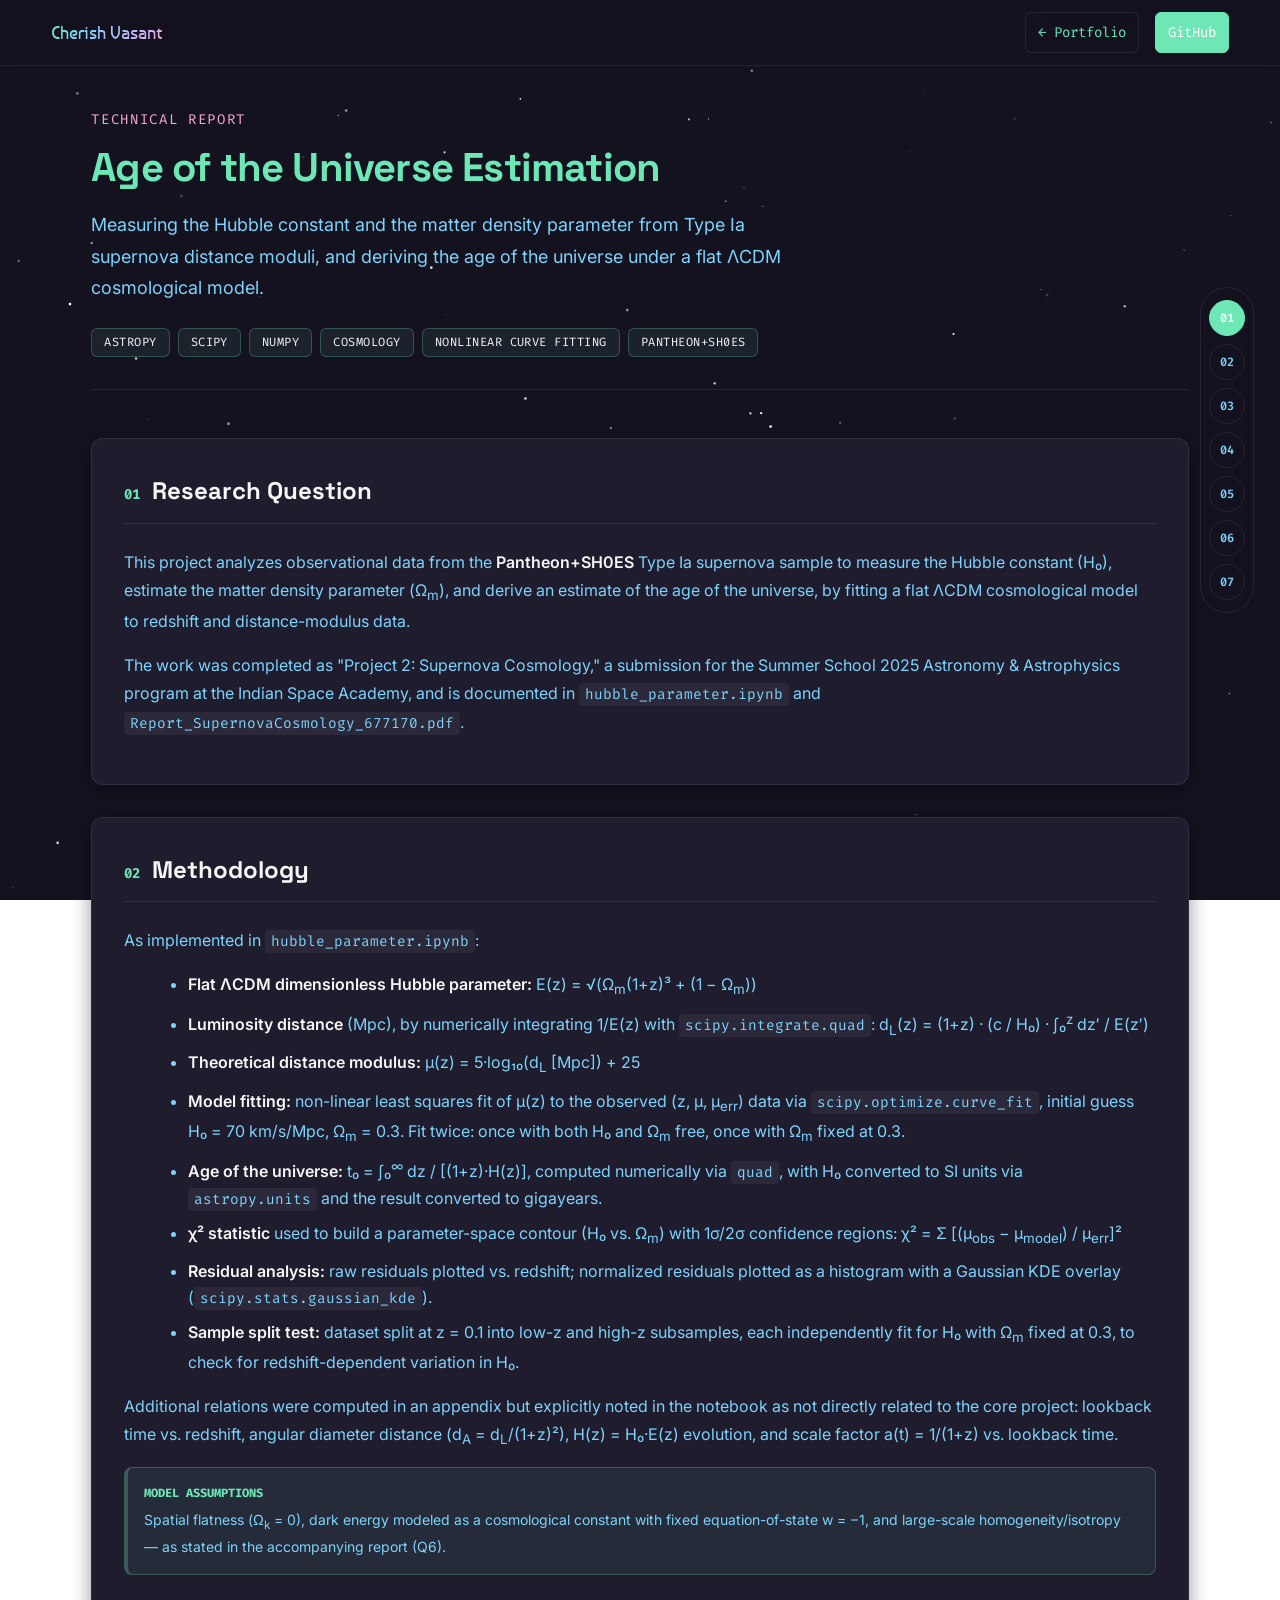
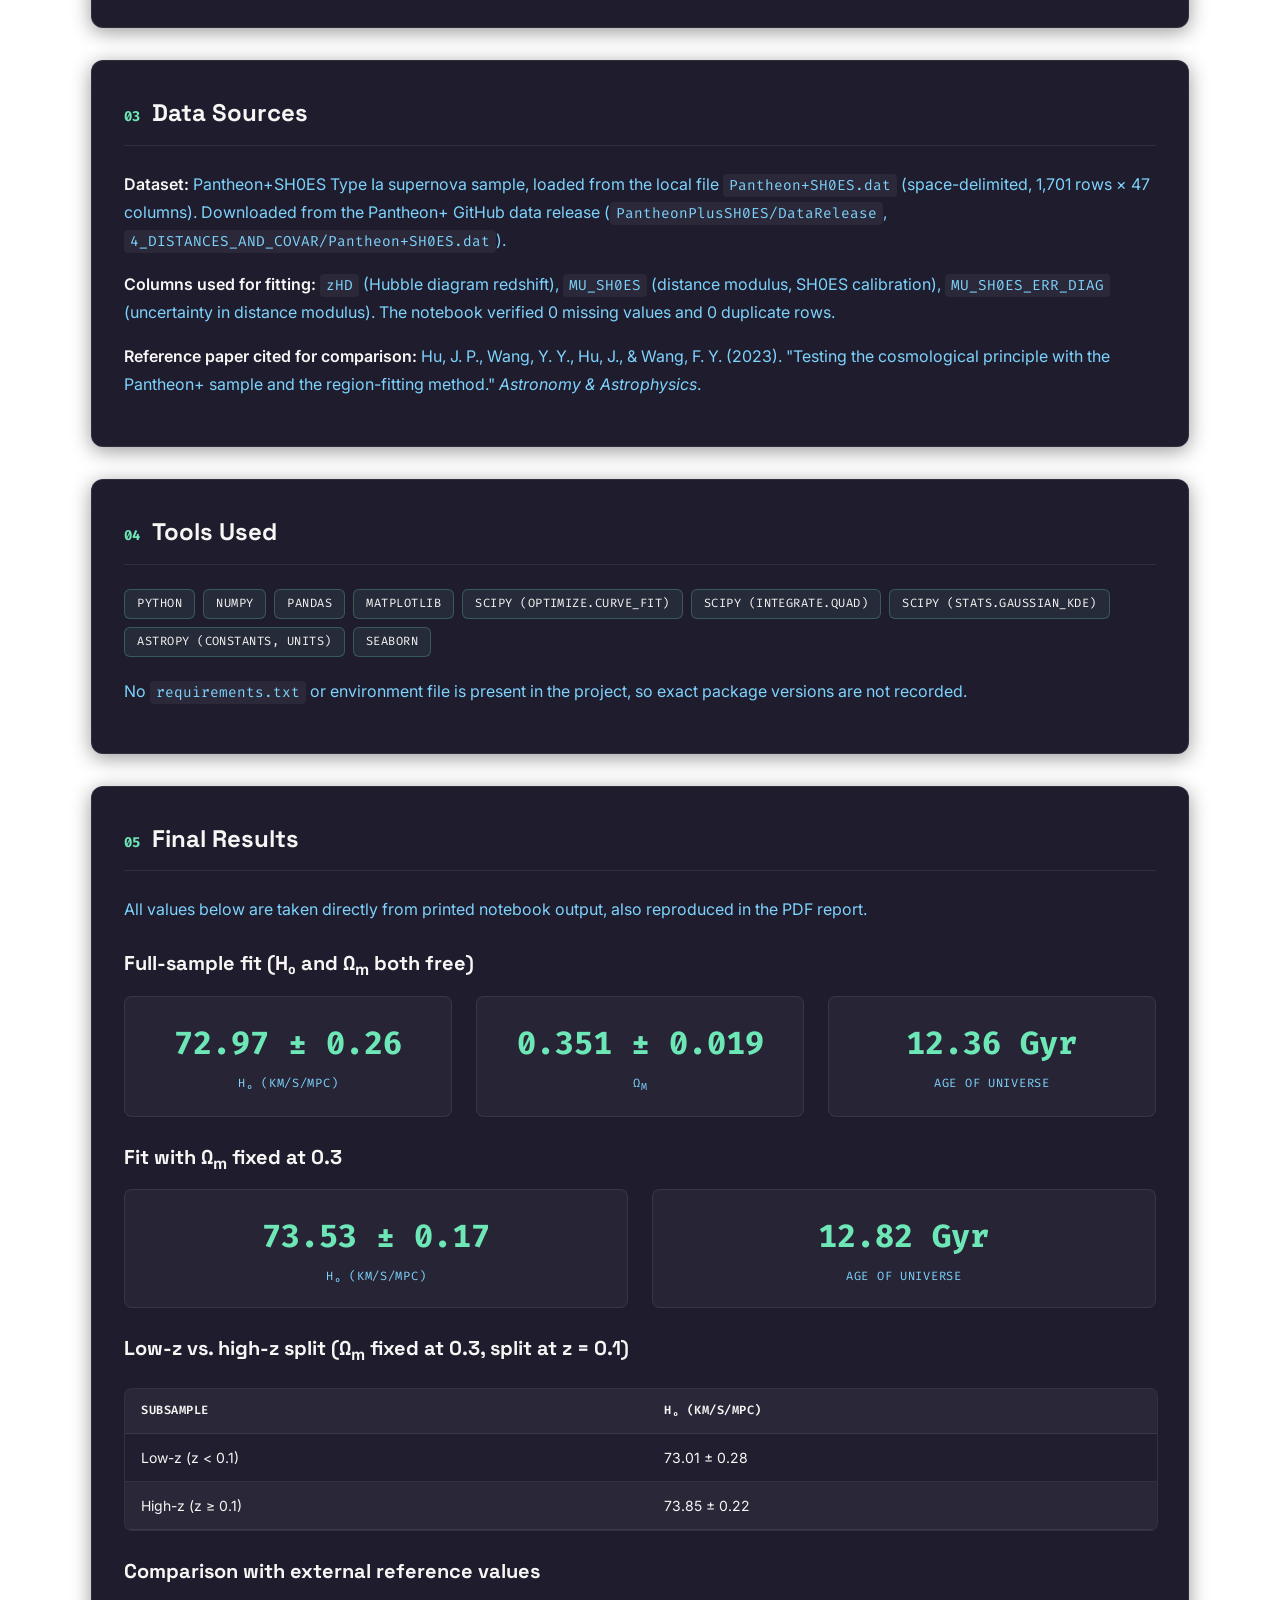
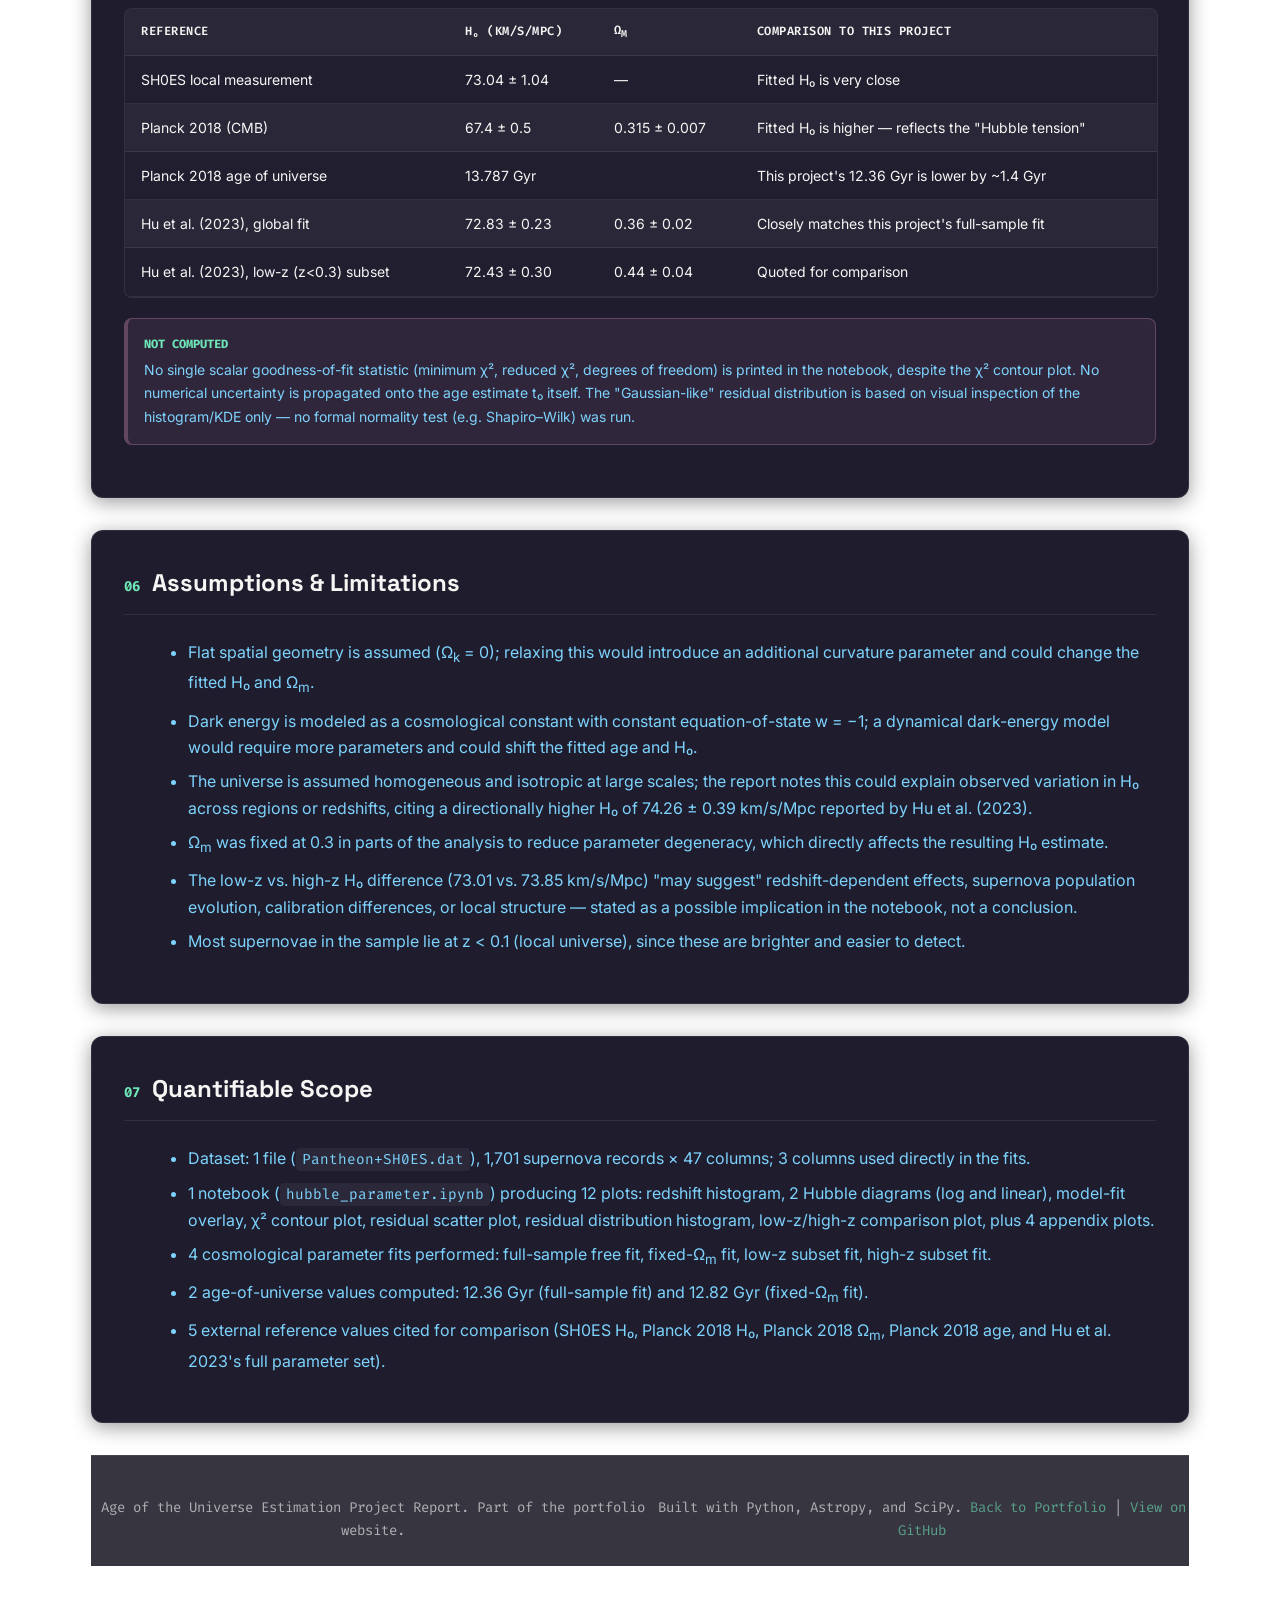
==== reports/Age-Of-Universe-Estimation_report.html @ efad7bba "Update" ====
<!DOCTYPE html>
<html lang="en">
<head>
    <meta charset="UTF-8">
    <meta name="viewport" content="width=device-width, initial-scale=1.0">
    <title>Age of the Universe Estimation — Technical Report</title>
    <meta name="description" content="Technical report on measuring the Hubble constant and estimating the age of the universe from Type Ia supernova data using a flat ΛCDM cosmological model.">

    <link rel="stylesheet" href="../styles.css">
    <link rel="preconnect" href="https://fonts.googleapis.com">
    <link rel="preconnect" href="https://fonts.gstatic.com" crossorigin>
    <link href="https://fonts.googleapis.com/css2?family=Baumans&family=Fira+Code:wght@400;500;700&family=Inter:wght@300;400;500;600;700&family=Space+Grotesk:wght@400;500;600;700&display=swap" rel="stylesheet">
    <link rel="stylesheet" href="reports.css">
    <script src="report.js" defer></script>
    <link rel="stylesheet" href="https://fonts.googleapis.com/css2?family=Material+Symbols+Outlined:opsz,wght,FILL,GRAD@24,400,0,0&icon_names=arrow_upward" />
</head>
<body class="report-page">
    <canvas id="starfield" aria-hidden="true"></canvas>
    <header>
        <nav class="navbar report-navbar">
            <a href="../index.html" class="nav-head"><span class="gradient-text">Cherish Vasant</span></a>
            <div class="report-nav-actions">
                <a href="../index.html" class="report-nav-link back-link">← Portfolio</a>
                <a href="https://github.com/CherishVasant/Age-Of-Universe-Estimation" class="report-nav-link github-link" target="_blank" rel="noopener">GitHub</a>
            </div>
        </nav>
    </header>
    <div class="report-layout">
        <nav class="section-nav-desktop" id="sectionNavDesktop" aria-label="Section navigation"></nav>
        <main class="report-main">

            <header class="report-hero">
                <span class="report-eyebrow">Technical Report</span>
                <h1 class="report-title">Age of the Universe Estimation</h1>
                <p class="report-intro">Measuring the Hubble constant and the matter density parameter from Type Ia supernova distance moduli, and deriving the age of the universe under a flat &Lambda;CDM cosmological model.</p>
                <div class="report-tags">
                    <span class="tag">Astropy</span>
                    <span class="tag">SciPy</span>
                    <span class="tag">NumPy</span>
                    <span class="tag">Cosmology</span>
                    <span class="tag">Nonlinear Curve Fitting</span>
                    <span class="tag">Pantheon+SH0ES</span>
                </div>
            </header>

            <section class="report-section card" id="research-question">
                <h2 class="section-header">Research Question</h2>
                <p>
                    This project analyzes observational data from the <span class="bold-text">Pantheon+SH0ES</span> Type Ia supernova sample to measure the Hubble constant (H&#8320;), estimate the matter density parameter (&Omega;<sub>m</sub>), and derive an estimate of the age of the universe, by fitting a flat &Lambda;CDM cosmological model to redshift and distance-modulus data.
                </p>
                <p>
                    The work was completed as "Project 2: Supernova Cosmology," a submission for the Summer School 2025 Astronomy &amp; Astrophysics program at the Indian Space Academy, and is documented in <code>hubble_parameter.ipynb</code> and <code>Report_SupernovaCosmology_677170.pdf</code>.
                </p>
            </section>

            <section class="report-section card" id="methodology">
                <h2 class="section-header">Methodology</h2>
                <p>As implemented in <code>hubble_parameter.ipynb</code>:</p>
                <ul>
                    <li><span class="bold-text">Flat &Lambda;CDM dimensionless Hubble parameter:</span> E(z) = &radic;(&Omega;<sub>m</sub>(1+z)&sup3; + (1 &minus; &Omega;<sub>m</sub>))</li>
                    <li><span class="bold-text">Luminosity distance</span> (Mpc), by numerically integrating 1/E(z) with <code>scipy.integrate.quad</code>: d<sub>L</sub>(z) = (1+z) &middot; (c / H&#8320;) &middot; &int;&#8320;<sup>z</sup> dz&prime; / E(z&prime;)</li>
                    <li><span class="bold-text">Theoretical distance modulus:</span> &mu;(z) = 5&middot;log&#8321;&#8320;(d<sub>L</sub> [Mpc]) + 25</li>
                    <li><span class="bold-text">Model fitting:</span> non-linear least squares fit of &mu;(z) to the observed (z, &mu;, &mu;<sub>err</sub>) data via <code>scipy.optimize.curve_fit</code>, initial guess H&#8320; = 70 km/s/Mpc, &Omega;<sub>m</sub> = 0.3. Fit twice: once with both H&#8320; and &Omega;<sub>m</sub> free, once with &Omega;<sub>m</sub> fixed at 0.3.</li>
                    <li><span class="bold-text">Age of the universe:</span> t&#8320; = &int;&#8320;<sup>&infin;</sup> dz / [(1+z)&middot;H(z)], computed numerically via <code>quad</code>, with H&#8320; converted to SI units via <code>astropy.units</code> and the result converted to gigayears.</li>
                    <li><span class="bold-text">&chi;&sup2; statistic</span> used to build a parameter-space contour (H&#8320; vs. &Omega;<sub>m</sub>) with 1&sigma;/2&sigma; confidence regions: &chi;&sup2; = &Sigma; [(&mu;<sub>obs</sub> &minus; &mu;<sub>model</sub>) / &mu;<sub>err</sub>]&sup2;</li>
                    <li><span class="bold-text">Residual analysis:</span> raw residuals plotted vs. redshift; normalized residuals plotted as a histogram with a Gaussian KDE overlay (<code>scipy.stats.gaussian_kde</code>).</li>
                    <li><span class="bold-text">Sample split test:</span> dataset split at z = 0.1 into low-z and high-z subsamples, each independently fit for H&#8320; with &Omega;<sub>m</sub> fixed at 0.3, to check for redshift-dependent variation in H&#8320;.</li>
                </ul>
                <p>
                    Additional relations were computed in an appendix but explicitly noted in the notebook as not directly related to the core project: lookback time vs. redshift, angular diameter distance (d<sub>A</sub> = d<sub>L</sub>/(1+z)&sup2;), H(z) = H&#8320;&middot;E(z) evolution, and scale factor a(t) = 1/(1+z) vs. lookback time.
                </p>
                <div class="alert">
                    <div class="alert-title">Model assumptions</div>
                    <div class="alert-text">Spatial flatness (&Omega;<sub>k</sub> = 0), dark energy modeled as a cosmological constant with fixed equation-of-state w = &minus;1, and large-scale homogeneity/isotropy &mdash; as stated in the accompanying report (Q6).</div>
                </div>
            </section>

            <section class="report-section card" id="data-sources">
                <h2 class="section-header">Data Sources</h2>
                <p>
                    <span class="bold-text">Dataset:</span> Pantheon+SH0ES Type Ia supernova sample, loaded from the local file <code>Pantheon+SH0ES.dat</code> (space-delimited, 1,701 rows &times; 47 columns). Downloaded from the Pantheon+ GitHub data release (<code>PantheonPlusSH0ES/DataRelease</code>, <code>4_DISTANCES_AND_COVAR/Pantheon+SH0ES.dat</code>).
                </p>
                <p>
                    <span class="bold-text">Columns used for fitting:</span> <code>zHD</code> (Hubble diagram redshift), <code>MU_SH0ES</code> (distance modulus, SH0ES calibration), <code>MU_SH0ES_ERR_DIAG</code> (uncertainty in distance modulus). The notebook verified 0 missing values and 0 duplicate rows.
                </p>
                <p>
                    <span class="bold-text">Reference paper cited for comparison:</span> Hu, J. P., Wang, Y. Y., Hu, J., &amp; Wang, F. Y. (2023). "Testing the cosmological principle with the Pantheon+ sample and the region-fitting method." <em>Astronomy &amp; Astrophysics</em>.
                </p>
            </section>

            <section class="report-section card" id="tools-used">
                <h2 class="section-header">Tools Used</h2>
                <div class="report-tags">
                    <span class="tag">Python</span>
                    <span class="tag">NumPy</span>
                    <span class="tag">Pandas</span>
                    <span class="tag">Matplotlib</span>
                    <span class="tag">SciPy (optimize.curve_fit)</span>
                    <span class="tag">SciPy (integrate.quad)</span>
                    <span class="tag">SciPy (stats.gaussian_kde)</span>
                    <span class="tag">Astropy (constants, units)</span>
                    <span class="tag">Seaborn</span>
                </div>
                <p style="margin-top: var(--space-5);">
                    No <code>requirements.txt</code> or environment file is present in the project, so exact package versions are not recorded.
                </p>
            </section>

            <section class="report-section card" id="results">
                <h2 class="section-header">Final Results</h2>
                <p>All values below are taken directly from printed notebook output, also reproduced in the PDF report.</p>

                <h3>Full-sample fit (H&#8320; and &Omega;<sub>m</sub> both free)</h3>
                <div class="metrics-summary-grid" style="margin-bottom: var(--space-6);">
                    <div class="metric-card">
                        <div class="metric-val">72.97 &plusmn; 0.26</div>
                        <div class="metric-lbl">H&#8320; (km/s/Mpc)</div>
                    </div>
                    <div class="metric-card">
                        <div class="metric-val">0.351 &plusmn; 0.019</div>
                        <div class="metric-lbl">&Omega;<sub>m</sub></div>
                    </div>
                    <div class="metric-card">
                        <div class="metric-val">12.36 Gyr</div>
                        <div class="metric-lbl">Age of universe</div>
                    </div>
                </div>

                <h3>Fit with &Omega;<sub>m</sub> fixed at 0.3</h3>
                <div class="metrics-summary-grid" style="margin-bottom: var(--space-6);">
                    <div class="metric-card">
                        <div class="metric-val">73.53 &plusmn; 0.17</div>
                        <div class="metric-lbl">H&#8320; (km/s/Mpc)</div>
                    </div>
                    <div class="metric-card">
                        <div class="metric-val">12.82 Gyr</div>
                        <div class="metric-lbl">Age of universe</div>
                    </div>
                </div>

                <h3>Low-z vs. high-z split (&Omega;<sub>m</sub> fixed at 0.3, split at z = 0.1)</h3>
                <div class="table-container">
                    <table>
                        <thead>
                            <tr><th>Subsample</th><th>H&#8320; (km/s/Mpc)</th></tr>
                        </thead>
                        <tbody>
                            <tr><td>Low-z (z &lt; 0.1)</td><td>73.01 &plusmn; 0.28</td></tr>
                            <tr><td>High-z (z &ge; 0.1)</td><td>73.85 &plusmn; 0.22</td></tr>
                        </tbody>
                    </table>
                </div>

                <h3>Comparison with external reference values</h3>
                <div class="table-container">
                    <table>
                        <thead>
                            <tr><th>Reference</th><th>H&#8320; (km/s/Mpc)</th><th>&Omega;<sub>m</sub></th><th>Comparison to this project</th></tr>
                        </thead>
                        <tbody>
                            <tr><td>SH0ES local measurement</td><td>73.04 &plusmn; 1.04</td><td>&mdash;</td><td>Fitted H&#8320; is very close</td></tr>
                            <tr><td>Planck 2018 (CMB)</td><td>67.4 &plusmn; 0.5</td><td>0.315 &plusmn; 0.007</td><td>Fitted H&#8320; is higher &mdash; reflects the "Hubble tension"</td></tr>
                            <tr><td>Planck 2018 age of universe</td><td colspan="2">13.787 Gyr</td><td>This project's 12.36 Gyr is lower by ~1.4 Gyr</td></tr>
                            <tr><td>Hu et al. (2023), global fit</td><td>72.83 &plusmn; 0.23</td><td>0.36 &plusmn; 0.02</td><td>Closely matches this project's full-sample fit</td></tr>
                            <tr><td>Hu et al. (2023), low-z (z&lt;0.3) subset</td><td>72.43 &plusmn; 0.30</td><td>0.44 &plusmn; 0.04</td><td>Quoted for comparison</td></tr>
                        </tbody>
                    </table>
                </div>

                <div class="alert alert-tip">
                    <div class="alert-title">Not computed</div>
                    <div class="alert-text">
                        No single scalar goodness-of-fit statistic (minimum &chi;&sup2;, reduced &chi;&sup2;, degrees of freedom) is printed in the notebook, despite the &chi;&sup2; contour plot. No numerical uncertainty is propagated onto the age estimate t&#8320; itself. The "Gaussian-like" residual distribution is based on visual inspection of the histogram/KDE only &mdash; no formal normality test (e.g. Shapiro&ndash;Wilk) was run.
                    </div>
                </div>
            </section>

            <section class="report-section card" id="assumptions-limitations">
                <h2 class="section-header">Assumptions &amp; Limitations</h2>
                <ul>
                    <li>Flat spatial geometry is assumed (&Omega;<sub>k</sub> = 0); relaxing this would introduce an additional curvature parameter and could change the fitted H&#8320; and &Omega;<sub>m</sub>.</li>
                    <li>Dark energy is modeled as a cosmological constant with constant equation-of-state w = &minus;1; a dynamical dark-energy model would require more parameters and could shift the fitted age and H&#8320;.</li>
                    <li>The universe is assumed homogeneous and isotropic at large scales; the report notes this could explain observed variation in H&#8320; across regions or redshifts, citing a directionally higher H&#8320; of 74.26 &plusmn; 0.39 km/s/Mpc reported by Hu et al. (2023).</li>
                    <li>&Omega;<sub>m</sub> was fixed at 0.3 in parts of the analysis to reduce parameter degeneracy, which directly affects the resulting H&#8320; estimate.</li>
                    <li>The low-z vs. high-z H&#8320; difference (73.01 vs. 73.85 km/s/Mpc) "may suggest" redshift-dependent effects, supernova population evolution, calibration differences, or local structure &mdash; stated as a possible implication in the notebook, not a conclusion.</li>
                    <li>Most supernovae in the sample lie at z &lt; 0.1 (local universe), since these are brighter and easier to detect.</li>
                </ul>
            </section>

            <section class="report-section card" id="quantifiable-scope">
                <h2 class="section-header">Quantifiable Scope</h2>
                <ul>
                    <li>Dataset: 1 file (<code>Pantheon+SH0ES.dat</code>), 1,701 supernova records &times; 47 columns; 3 columns used directly in the fits.</li>
                    <li>1 notebook (<code>hubble_parameter.ipynb</code>) producing 12 plots: redshift histogram, 2 Hubble diagrams (log and linear), model-fit overlay, &chi;&sup2; contour plot, residual scatter plot, residual distribution histogram, low-z/high-z comparison plot, plus 4 appendix plots.</li>
                    <li>4 cosmological parameter fits performed: full-sample free fit, fixed-&Omega;<sub>m</sub> fit, low-z subset fit, high-z subset fit.</li>
                    <li>2 age-of-universe values computed: 12.36 Gyr (full-sample fit) and 12.82 Gyr (fixed-&Omega;<sub>m</sub> fit).</li>
                    <li>5 external reference values cited for comparison (SH0ES H&#8320;, Planck 2018 H&#8320;, Planck 2018 &Omega;<sub>m</sub>, Planck 2018 age, and Hu et al. 2023's full parameter set).</li>
                </ul>
            </section>

            <footer class="report-footer">
                <p>Age of the Universe Estimation Project Report. Part of the portfolio website.</p>
                <p>
                    Built with Python, Astropy, and SciPy.
                    <a href="../index.html">Back to Portfolio</a> |
                    <a href="https://github.com/CherishVasant/Age-Of-Universe-Estimation" target="_blank" rel="noopener">View on GitHub</a>
                </p>
            </footer>

        </main>
    </div>
    <nav class="section-nav-mobile" id="sectionNavMobile" aria-label="Section navigation mobile">
        <div class="section-nav-mobile-inner"></div>
    </nav>
    <div class="back-to-top" id="backToTop" aria-label="Back to top">
        <span class="material-symbols-outlined" style="font-size:24px;color:#fff;">arrow_upward</span>
    </div>
</body>
</html>
---- styles.css ----
/* ═══════════════════════════════════════════════════════════
   DESIGN TOKENS — single source of truth for ALL colors
   Palette: Aurora Palette (Mint, Sky, Lavender, Pink)
   Change values here → updates the entire site
   ═══════════════════════════════════════════════════════════ */
:root {
    /* ── Aurora Palette Brand Tokens (Dark Mode Default) ── */
    --color-mint: #6EE7B7;
    --color-sky: #7DD3FC;
    --color-lavender: #C4B5FD;
    --color-pink: #F9A8D4;

    /* ── Core Brand Mappings ──────────────────────────── */
    --color-primary: var(--color-mint);
    --color-primary-dark: #34D399;
    --color-primary-dim: rgba(110, 231, 183, 0.15);
    --color-primary-faint: rgba(110, 231, 183, 0.08);
    --color-primary-border: rgba(110, 231, 183, 0.25);
    --color-primary-glow: rgba(110, 231, 183, 0.35);
    --color-primary-line: rgba(110, 231, 183, 0.20);

    --color-secondary: var(--color-sky);
    --color-secondary-dim: rgba(125, 211, 252, 0.15);
    --color-secondary-border: rgba(125, 211, 252, 0.25);

    --color-accent: var(--color-pink);
    --color-accent-dim: rgba(249, 168, 212, 0.15);
    --color-accent-faint: rgba(249, 168, 212, 0.08);
    --color-accent-border: rgba(249, 168, 212, 0.25);

    --color-accent-lavender: var(--color-lavender);
    --color-lavender-dim: rgba(196, 181, 253, 0.15);

    /* ── Aurora Gradient System ───────────────────────── */
    --gradient-aurora: linear-gradient(135deg, var(--color-mint) 0%, var(--color-sky) 33%, var(--color-lavender) 66%, var(--color-pink) 100%);
    --gradient-aurora-text: linear-gradient(135deg, var(--color-mint) 0%, var(--color-sky) 35%, var(--color-lavender) 70%, var(--color-pink) 100%);
    --gradient-aurora-btn: linear-gradient(135deg, rgba(110,231,183,0.15) 0%, rgba(125,211,252,0.15) 33%, rgba(196,181,253,0.15) 66%, rgba(249,168,212,0.15) 100%);

    /* ── Backgrounds (Deep Obsidian Dark Default) ─────── */
    --bg-dark: #14121F;
    --bg-dark-alpha: rgba(20, 18, 31, 0.45);
    --bg-dark-alpha-heavy: rgba(20, 18, 31, 0.85);
    --bg-card: #1f1c2e;
    --bg-card-hover: rgba(255, 255, 255, 0.05);
    --bg-mobile-menu: rgba(20, 18, 31, 0.98);
    --bg-mobile-menu-blur: rgba(20, 18, 31, 0.85);
    --bg-social-icon: rgba(20, 18, 31, 0.60);

    /* ── Borders ──────────────────────────────────────── */
    --border-color: rgba(255,255,255,0.08);
    --border-subtle: rgba(255,255,255,0.05);
    --border-faint: rgba(255,255,255,0.04);
    --border-hover: rgba(255,255,255,0.25);

    /* ── Text ─────────────────────────────────────────── */
    --text-primary: #F8F6F4;
    --text-secondary: var(--color-sky);
    --text-white: #ffffff;
    --text-white-dim: rgba(255,255,255,0.80);
    --text-white-muted: rgba(255,255,255,0.40);
    --text-white-soft: rgba(255,255,255,0.90);
    --text-body: #E2E8F0;

    /* ── Shadows ─────────────────────────────────────── */
    --shadow-sm: rgba(0, 0, 0, 0.20);
    --shadow-md: rgba(0, 0, 0, 0.30);
    --shadow-lg: rgba(0, 0, 0, 0.40);
    --shadow-xl: rgba(0, 0, 0, 0.50);
    --shadow-2xl: rgba(0, 0, 0, 0.60);

    /* ── Overlay dims ────────────────────────────────── */
    --overlay-light: rgba(255, 255, 255, 0.01);
    --overlay-subtle: rgba(0, 0, 0, 0.15);
    --overlay-medium: rgba(0, 0, 0, 0.25);
    --bg-mobile-menu-near: rgba(20, 18, 31, 0.95);

    /* ── Intensity scale ─────────────────────────────── */
    --intensity-high: rgba(110, 231, 183, 0.85);
    --intensity-medium: rgba(110, 231, 183, 0.55);
    --intensity-low: rgba(110, 231, 183, 0.25);

    /* ── Report / data UI (semantic) ─────────────────── */
    --color-success: #34d399;
    --color-success-bg: rgba(16, 185, 129, 0.12);
    --color-success-border: rgba(16, 185, 129, 0.35);
    --color-success-badge-bg: rgba(16, 185, 129, 0.15);
    --color-success-badge-border: rgba(16, 185, 129, 0.30);

    --color-error: #f87171;
    --color-error-bg: rgba(239, 68, 68, 0.10);
    --color-error-border: rgba(239, 68, 68, 0.30);
    --color-error-badge-bg: rgba(239, 68, 68, 0.15);
    --color-error-badge-border: rgba(239, 68, 68, 0.30);

    --color-accent-chat-bg: rgba(249, 168, 212, 0.08);
    --color-primary-chat-bg: rgba(110, 231, 183, 0.08);
    --color-primary-chat-border: rgba(110, 231, 183, 0.25);

    --react-thought-bg: rgba(59, 130, 246, 0.20);
    --react-thought-text: #60a5fa;
    --react-thought-border: rgba(59, 130, 246, 0.30);
    --react-action-bg: rgba(234, 179, 8, 0.20);
    --react-action-text: #facc15;
    --react-action-border: rgba(234, 179, 8, 0.30);
    --react-observation-bg: rgba(34, 197, 94, 0.20);
    --react-observation-text: #4ade80;
    --react-observation-border: rgba(34, 197, 94, 0.30);

    --color-json-text: #34d399;

    --terminal-dot-red: #ff5f56;
    --terminal-dot-yellow: #ffbd2e;
    --terminal-dot-green: #27c93f;

    --transition: all 0.3s ease;

    /* ── Typography ─────────────────────────────────── */
    --font-heading: 'Space Grotesk', 'Baumans', sans-serif;
    --font-body: 'Inter', sans-serif;
    --font-mono: 'Fira Code', monospace;
    --text-xs: 0.75rem;
    --text-sm: 0.875rem;
    --text-base: 1rem;
    --text-lg: 1.125rem;
    --text-xl: 1.25rem;
    --text-2xl: 1.5rem;
    --text-3xl: 2rem;
    --text-4xl: 2.5rem;
    --text-5xl: 3.5rem;
    --leading-tight: 1.25;
    --leading-normal: 1.65;
    --leading-relaxed: 1.75;

    /* ── Spacing ─────────────────────────────────────── */
    --space-1: 0.25rem;
    --space-2: 0.5rem;
    --space-3: 0.75rem;
    --space-4: 1rem;
    --space-5: 1.25rem;
    --space-6: 1.5rem;
    --space-8: 2rem;
    --space-10: 2.5rem;
    --space-12: 3rem;
    --space-16: 4rem;

    /* ── Layout ──────────────────────────────────────── */
    --container-max: 1120px;
    --navbar-height: 52px;
    --section-pad-x: clamp(1.25rem, 4vw, 5rem);
    --section-pad-y: clamp(2rem, 5vw, 4rem);
}

/* ── Light Theme Overrides (Aurora Light Palette) ── */
[data-theme="light"] {
    --color-mint: #34D399;
    --color-sky: #38BDF8;
    --color-lavender: #A78BFA;
    --color-pink: #F472B6;

    --color-primary: var(--color-mint);
    --color-primary-dark: #059669;
    --color-primary-dim: rgba(52, 211, 153, 0.15);
    --color-primary-faint: rgba(52, 211, 153, 0.08);
    --color-primary-border: rgba(52, 211, 153, 0.35);
    --color-primary-glow: rgba(52, 211, 153, 0.35);
    --color-primary-line: rgba(52, 211, 153, 0.25);

    --color-secondary: var(--color-sky);
    --color-secondary-dim: rgba(56, 189, 248, 0.15);
    --color-secondary-border: rgba(56, 189, 248, 0.30);

    --color-accent: var(--color-pink);
    --color-accent-dim: rgba(244, 114, 182, 0.15);
    --color-accent-faint: rgba(244, 114, 182, 0.08);
    --color-accent-border: rgba(244, 114, 182, 0.30);

    --color-accent-lavender: var(--color-lavender);
    --color-lavender-dim: rgba(167, 139, 250, 0.15);

    --gradient-aurora: linear-gradient(135deg, #34D399 0%, #38BDF8 33%, #A78BFA 66%, #F472B6 100%);
    --gradient-aurora-text: linear-gradient(135deg, #059669 0%, #0284C7 35%, #7C3AED 70%, #DB2777 100%);
    --gradient-aurora-btn: linear-gradient(135deg, rgba(52,211,153,0.15) 0%, rgba(56,189,248,0.15) 33%, rgba(167,139,250,0.15) 66%, rgba(244,114,182,0.15) 100%);

    --bg-dark: #F8FAFC;
    --bg-dark-alpha: rgba(248, 250, 252, 0.85);
    --bg-dark-alpha-heavy: rgba(248, 250, 252, 0.95);
    --bg-card: #FFFFFF;
    --bg-card-hover: rgba(0, 0, 0, 0.03);
    --bg-mobile-menu: rgba(248, 250, 252, 0.98);
    --bg-mobile-menu-blur: rgba(248, 250, 252, 0.90);
    --bg-social-icon: rgba(241, 245, 249, 0.90);

    --border-color: rgba(15, 23, 42, 0.12);
    --border-subtle: rgba(15, 23, 42, 0.08);
    --border-faint: rgba(15, 23, 42, 0.04);
    --border-hover: rgba(15, 23, 42, 0.30);

    --shadow-sm: rgba(0, 0, 0, 0.06);
    --shadow-md: rgba(0, 0, 0, 0.10);
    --shadow-lg: rgba(0, 0, 0, 0.14);
    --shadow-xl: rgba(0, 0, 0, 0.18);
    --shadow-2xl: rgba(0, 0, 0, 0.22);

    --text-primary: #0F172A;
    --text-secondary: #0284C7;
    --text-white: #0F172A;
    --text-white-dim: rgba(15, 23, 42, 0.85);
    --text-white-muted: rgba(15, 23, 42, 0.55);
    --text-white-soft: #334155;
    --text-body: #334155;
}em;
    --text-base: 1rem;
    --text-lg: 1.125rem;
    --text-xl: 1.25rem;
    --text-2xl: 1.5rem;
    --text-3xl: 2rem;
    --text-4xl: 2.5rem;
    --text-5xl: 3.5rem;
    --leading-tight: 1.25;
    --leading-normal: 1.65;
    --leading-relaxed: 1.75;

    /* ── Spacing ─────────────────────────────────────── */
    --space-1: 0.25rem;
    --space-2: 0.5rem;
    --space-3: 0.75rem;
    --space-4: 1rem;
    --space-5: 1.25rem;
    --space-6: 1.5rem;
    --space-8: 2rem;
    --space-10: 2.5rem;
    --space-12: 3rem;
    --space-16: 4rem;

    /* ── Layout ──────────────────────────────────────── */
    --container-max: 1120px;
    --navbar-height: 52px;
    --section-pad-x: clamp(1.25rem, 4vw, 5rem);
    --section-pad-y: clamp(2rem, 5vw, 4rem);
}



/* ═══════════════════════════════════════════════════════════
   BASE
═══════════════════════════════════════════════════════════ */
html {
    scroll-padding-top: calc(var(--navbar-height) + 16px);
    scroll-behavior: smooth;
}

/*
  REMOVED the local @font-face for "Baumans" that previously pointed at
  fonts/Baumans-Regular.ttf.

  Two real bugs there:
   1) format("ttf") is not a valid CSS format token — it should be
      format("truetype") — so most browsers silently ignored the rule.
   2) It depended on a fonts/ folder actually existing in the deployed
      repo with matching case. If that file wasn't committed (or the
      case didn't match, e.g. Baumans-regular.ttf vs Baumans-Regular.ttf),
      it 404s on GitHub Pages' case-sensitive Linux server even though it
      may have resolved fine locally on Windows/Mac.

  Baumans is already loaded reliably via the Google Fonts <link> in
  index.html, which --font-heading already references as a fallback, so
  this local @font-face was redundant risk with no upside. If you want
  to self-host it later, re-add it correctly as:

  @font-face {
    font-family: "Baumans";
    src: url("fonts/Baumans-Regular.ttf") format("truetype");
    font-display: swap;
  }
*/

::-webkit-scrollbar {
    width: 8px;
    height: 8px;
    background-color: var(--bg-dark);
}

::-webkit-scrollbar-track {
    background: var(--bg-dark);
}

::-webkit-scrollbar-thumb {
    background: var(--border-color);
    border-radius: 4px;
}

::-webkit-scrollbar-thumb:hover {
    background: var(--color-primary);
}

header {
    position: relative;
    z-index: 100;
}

h1,
h2,
h3,
h4 {
    font-family: var(--font-heading);
}

h1.cherish,
.nav-head,
.section-head {
    font-family: 'Baumans', var(--font-heading);
}

body,
p,
button,
input,
textarea {
    font-family: var(--font-body);
}

body {
    background-color: transparent;
    color: var(--text-white);
    font-size: 1rem;
    margin: 0;
    padding: 0;
    width: 100%;
    overflow-x: hidden;
}


/* ═══════════════════════════════════════════════════════════
   NAVBAR
═══════════════════════════════════════════════════════════ */
.navbar {
    display: flex;
    justify-content: space-between;
    align-items: center;
    background-color: var(--bg-dark-alpha);
    backdrop-filter: blur(10px);
    -webkit-backdrop-filter: blur(10px);
    border-bottom: 1px solid var(--border-color);
    color: var(--text-primary);
    width: 100%;
    position: fixed;
    top: 0;
    left: 0;
    z-index: 100;
    opacity: 1;
    pointer-events: all;
    transition: all 0.4s ease;
    padding: var(--space-2) var(--section-pad-x);
    box-sizing: border-box;
    min-height: var(--navbar-height);
}

.navbar.scrolled {
    background-color: var(--bg-mobile-menu-blur);
    border-bottom: 1px solid var(--color-primary-dim);
    box-shadow: 0 4px 20px var(--shadow-xl);
}

.nav-toggle {
    display: none;
    flex-direction: column;
    justify-content: space-between;
    width: 26px;
    height: 18px;
    background: transparent;
    border: none;
    cursor: pointer;
    padding: 0;
    z-index: 102;
    margin-right: 20px;
}

.nav-toggle span {
    width: 100%;
    height: 2px;
    background-color: var(--text-white);
    border-radius: 2px;
    transition: all 0.3s cubic-bezier(0.4, 0, 0.2, 1);
}

.nav-toggle.active span:nth-child(1) {
    transform: translateY(8px) rotate(45deg);
}

.nav-toggle.active span:nth-child(2) {
    opacity: 0;
}

.nav-toggle.active span:nth-child(3) {
    transform: translateY(-8px) rotate(-45deg);
}

.nav-head {
    margin: 0;
    padding: 0;
    font-size: clamp(1.15rem, 2.5vw, 1.5rem);
    color: var(--color-primary);
}

ul.menu {
    list-style: none;
    display: flex;
    justify-content: flex-end;
    margin: 0;
    padding: 0;
}

ul.menu li {
    position: relative;
    margin: 0 15px;
}

ul.menu li a {
    display: block;
    padding: 10px;
    text-decoration: none;
    color: var(--text-secondary);
    font-size: 1.125rem;
    transition: color 0.3s ease, text-shadow 0.3s ease;
}

ul.menu li a:hover {
    color: var(--color-accent);
    text-shadow: 0 0 10px var(--color-accent-dim);
}

a.selected {
    border-bottom: 2px solid var(--color-accent);
    color: var(--color-accent) !important;
}

.gradient-text {
    background: var(--gradient-aurora-text);
    -webkit-background-clip: text;
    background-clip: text;
    -webkit-text-fill-color: transparent;
    color: var(--color-mint);
    display: inline-block;
}

.theme-toggle-btn {
    background: var(--bg-social-icon);
    border: 1px solid var(--border-color);
    color: var(--text-primary);
    width: 38px;
    height: 38px;
    border-radius: 50%;
    display: flex;
    align-items: center;
    justify-content: center;
    cursor: pointer;
    font-size: 1.1rem;
    transition: all 0.3s ease;
    margin-left: 15px;
}

.theme-toggle-btn:hover {
    border-color: var(--color-sky);
    color: var(--color-sky);
    transform: rotate(15deg) scale(1.05);
    box-shadow: 0 0 12px var(--color-secondary-dim);
}


/* ═══════════════════════════════════════════════════════════
   HERO — left-aligned, minimal, one thesis + two CTAs
═══════════════════════════════════════════════════════════ */
.hero {
    position: relative;
    background-color: transparent;
    width: 100%;
    min-height: 100vh;
    min-height: 100dvh;
    display: flex;
    align-items: center;
    overflow: hidden;
    padding: calc(var(--navbar-height) + var(--space-8)) var(--section-pad-x) var(--space-16);
    box-sizing: border-box;
}

.hero-glow {
    position: absolute;
    top: -15%;
    left: -12%;
    width: 65%;
    height: 70%;
    background: radial-gradient(circle at 30% 30%, var(--color-primary-glow) 0%, var(--color-secondary-dim) 35%, var(--color-lavender-dim) 65%, transparent 85%);
    filter: blur(80px);
    opacity: 0.85;
    pointer-events: none;
    z-index: 1;
}

.cosmic-dust {
    position: absolute;
    inset: 0;
    background: none;
    pointer-events: none;
}

.hero-content {
    position: relative;
    z-index: 5;
    display: flex;
    flex-direction: column;
    align-items: flex-start;
    text-align: left;
    max-width: 850px;
    width: 100%;
}

.hire-badge {
    display: inline-flex;
    align-items: center;
    gap: 6px;
    background-color: var(--color-accent-faint);
    border: 1px solid var(--color-accent-border);
    color: var(--color-mint);
    padding: 6px 14px;
    border-radius: 999px;
    font-size: clamp(0.8rem, 2vw, 0.9rem);
    font-family: var(--font-mono);
    font-weight: 500;
    margin-bottom: var(--space-4);
    letter-spacing: 0.5px;
    animation: pulse-glow 2.5s infinite ease-in-out;
}

@keyframes pulse-glow {
    0%,
    100% {
        box-shadow: 0 0 5px var(--color-primary-dim);
        border-color: var(--color-accent-border);
    }

    50% {
        box-shadow: 0 0 15px var(--color-primary-glow);
        border-color: var(--color-mint);
    }
}

.greeting {
    font-size: clamp(1rem, 2vw, 1.15rem);
    margin: 0 0 var(--space-3);
    letter-spacing: 1.5px;
    text-transform: uppercase;
    font-family: var(--font-mono);
    color: var(--color-primary);
}

.name-line {
    font-family: var(--font-heading);
    font-size: clamp(2.8rem, 6.5vw, 4.8rem);
    font-weight: 700;
    line-height: 1.1;
    margin: 0 0 var(--space-5);
    color: var(--text-primary);
    white-space: nowrap;
}

.name-line .accent {
    background: var(--gradient-aurora-text);
    -webkit-background-clip: text;
    background-clip: text;
    -webkit-text-fill-color: transparent;
    color: var(--color-pink);
    display: inline-block;
}

.tagline {
    font-size: clamp(1.15rem, 2.5vw, 1.35rem);
    line-height: var(--leading-relaxed);
    color: var(--text-white);
    max-width: 600px;
    margin: 0 0 var(--space-4);
}

.contact-info-header {
    font-family: var(--font-mono);
    font-size: clamp(0.9rem, 2vw, 1.05rem);
    color: var(--text-secondary);
    margin: 0 0 var(--space-8);
    letter-spacing: 0.5px;
}

.contact-info-header a {
    color: var(--color-accent);
    text-decoration: none;
}

.cta-group {
    display: flex;
    flex-wrap: wrap;
    gap: 16px;
    margin-bottom: var(--space-8);
}

.cta {
    display: inline-block;
    text-decoration: none;
    text-align: center;
    padding: 13px 28px;
    border-radius: 30px;
    font-size: 1rem;
    font-weight: 600;
    font-family: var(--font-heading);
    transition: var(--transition);
}

.cta-primary {
    background-color: transparent;
    color: var(--text-white);
    border: 2px solid var(--color-accent);
}

.cta-primary:hover {
    transform: translateY(-2px);
}

.cta-secondary {
    background-color: var(--color-accent);
    color: var(--text-white);
    border: 2px solid var(--color-accent);
}

.cta-secondary:hover {
    transform: translateY(-2px);
}

.cta i {
    margin-right: 8px;
}

.social-buttons {
    display: flex;
    gap: 16px;
    align-items: center;
}

.social-buttons a {
    text-decoration: none;
    font-size: 20px;
    width: 42px;
    height: 42px;
    display: flex;
    align-items: center;
    justify-content: center;
    border-radius: 50%;
    color: var(--text-secondary);
    background: var(--bg-social-icon);
    backdrop-filter: blur(4px);
    border: 1px solid var(--border-color);
    transition: all 0.3s ease-in-out;
}

.social-buttons a:hover {
    transform: scale(1.1);
    color: var(--color-accent);
    border-color: var(--color-accent);
}


/* ═══════════════════════════════════════════════════════════
   ABOUT ME
═══════════════════════════════════════════════════════════ */
.about-grid {
    display: grid;
    grid-template-columns: 260px 1fr;
    gap: var(--space-10);
    align-items: start;
    margin-top: var(--space-6);
}

.about-media {
    display: flex;
    flex-direction: column;
    align-items: center;
    gap: var(--space-5);
}

.image-container {
    width: 220px;
    height: 280px;
    border: 2px solid var(--color-primary);
    border-radius: 8px;
    overflow: hidden;
    box-shadow: 0 4px 15px var(--shadow-lg);
}

.image-container img {
    width: 100%;
    height: 100%;
    object-fit: cover;
}

.resume-download-btn {
    display: inline-flex;
    align-items: center;
    gap: 8px;
    text-decoration: none;
    padding: 11px 22px;
    border-radius: 8px;
    font-family: var(--font-heading);
    font-weight: 600;
    font-size: 0.95rem;
    background: transparent;
    border: 1.5px solid var(--color-accent);
    color: var(--color-accent);
    transition: var(--transition);
    white-space: nowrap;
}

.resume-download-btn:hover {
    background: var(--color-accent);
    color: var(--bg-dark);
    transform: translateY(-2px);
}

.cert-grid {
    display: grid;
    grid-template-columns: repeat(auto-fill, minmax(210px, 1fr));
    gap: 12px;
    margin-top: 12px;
}

.cert-card {
    display: flex;
    flex-direction: column;
    gap: 8px;
    background-color: var(--bg-card);
    border: 1px solid var(--border-color);
    border-radius: 8px;
    padding: 14px 16px;
    text-decoration: none;
    transition: transform 0.25s ease, border-color 0.25s ease, box-shadow 0.25s ease;
}

.cert-card:hover {
    transform: translateY(-3px);
    border-color: var(--color-primary-border);
    box-shadow: 0 8px 20px var(--shadow-md);
}

.cert-card-icon {
    color: var(--color-primary);
    font-size: 1.1rem;
}

.cert-card-title {
    color: var(--text-primary);
    font-weight: 600;
    font-size: 0.88rem;
    line-height: 1.35;
}

.cert-card-meta {
    color: var(--text-secondary);
    font-size: 0.75rem;
    line-height: 1.4;
}

.cert-card-action {
    margin-top: auto;
    padding-top: 4px;
    color: var(--color-primary);
    font-family: var(--font-mono);
    font-size: 0.72rem;
    letter-spacing: 0.4px;
    text-transform: uppercase;
    display: flex;
    align-items: center;
    gap: 6px;
}

.cert-card.cert-card-compact {
    flex-direction: row;
    align-items: center;
    gap: 10px;
    padding: 10px 14px;
    width: fit-content;
}

.cert-card.cert-card-compact .cert-card-action {
    margin-top: 0;
    padding-top: 0;
}

.research-card {
    background-color: var(--bg-card);
    border: 1px solid var(--border-color);
    border-radius: 10px;
    padding: clamp(18px, 4vw, 28px);
    max-width: 720px;
}

.research-card-header {
    display: flex;
    align-items: center;
    gap: 12px;
    margin-bottom: 12px;
}

.research-card-icon {
    color: var(--color-primary);
    font-size: 1.3rem;
}

.research-card-title {
    color: var(--text-primary);
    font-weight: 600;
    font-size: clamp(0.95rem, 2.5vw, 1.1rem);
    line-height: 1.5;
    margin-bottom: 8px;
}

.research-card-meta {
    color: var(--text-secondary);
    font-size: 0.9rem;
    line-height: 1.5;
}

.about-me-content {
    max-width: 720px;
}

.about-quote {
    font-style: italic;
    font-size: 1.25rem;
    margin: 0 0 var(--space-6);
    font-family: var(--font-heading);
    color: var(--color-accent);
    border-left: 3px solid var(--color-primary);
    padding-left: 16px;
    font-weight: 500;
}

.about-text {
    font-family: var(--font-body);
    font-size: 1.05rem;
    line-height: var(--leading-relaxed);
    color: var(--text-white-soft);
    margin: 0 0 var(--space-5);
}

.about-text .accent {
    color: var(--color-accent);
    font-weight: 600;
}

.highlight-primary {
    color: var(--color-primary) !important;
}

.highlight-accent {
    color: var(--color-accent) !important;
}

.highlight-italic {
    font-style: italic !important;
}

.role {
    font-size: 1.12rem;
    font-weight: 700;
    font-style: italic;
    color: var(--color-primary);
    margin: 0 0 4px 0;
    font-family: var(--font-heading);
}





/* ═══════════════════════════════════════════════════════════
   UTILITIES & LAYOUT
═══════════════════════════════════════════════════════════ */
hr {
    margin: 0;
    border: 1px solid var(--border-color);
}

#starfield {
    position: fixed;
    top: 0;
    left: 0;
    width: 100vw;
    height: 100vh;
    z-index: -1;
    pointer-events: none;
    background-color: var(--bg-dark);
}

.fade-in {
    opacity: 1;
    transform: none;
}

.back-to-top {
    z-index: 20;
    position: fixed;
    bottom: 30px;
    right: 30px;
    width: 50px;
    height: 50px;
    background: var(--color-primary);
    border-radius: 50%;
    display: flex;
    align-items: center;
    justify-content: center;
    cursor: pointer;
    opacity: 0;
    visibility: hidden;
    transition: all 0.3s ease;
    box-shadow: 0px 4px 10px var(--shadow-md);
}

.material-symbols-outlined {
    font-size: 30px;
    color: var(--text-white);
    transition: all 0.3s ease;
}

.back-to-top.show {
    opacity: 1;
    visibility: visible;
    transform: scale(1);
}

.back-to-top:hover {
    background: var(--color-accent);
}

.back-to-top:hover .material-symbols-outlined {
    transform: translateY(-5px);
    color: var(--bg-dark);
}

.content {
    position: relative;
    display: grid;
    width: 100%;
    max-width: var(--container-max);
    margin: 0 auto;
    box-sizing: border-box;
}

.component {
    z-index: 15;
    padding: var(--section-pad-y) var(--section-pad-x);
    border-color: var(--text-white);
    box-sizing: border-box;
    width: 100%;
}

.comp,
.comp2 {
    background-color: transparent;
}

.glow {
    box-shadow: none;
}

h1.section-head {
    display: block;
    font-size: clamp(1.85rem, 4vw, 2.8rem);
    color: var(--text-primary);
    margin: 0;
    margin-bottom: 0.5em;
    font-weight: bold;
    font-family: var(--font-heading);
    text-shadow: none;
    border-bottom: 2px solid var(--color-primary-line);
    padding-bottom: 10px;
}

p,
.project-card p,
.timeline-content p,
.connect-intro {
    font-family: var(--font-body) !important;
    font-size: 1.05rem;
    line-height: 1.65;
    color: var(--text-secondary);
}

img,
svg,
video,
canvas:not(#starfield) {
    max-width: 100%;
    height: auto;
}

table {
    max-width: 100%;
}


/* ═══════════════════════════════════════════════════════════
   PROJECTS GRID
═══════════════════════════════════════════════════════════ */
.projects-grid {
    display: grid;
    grid-template-columns: repeat(2, 1fr);
    gap: clamp(20px, 4.5vw, 40px);
    margin-top: 30px;
    width: 100%;
    box-sizing: border-box;
}

.project-card {
    background-color: var(--bg-card);
    border: 1px solid var(--border-color);
    border-radius: 8px;
    overflow: hidden;
    display: flex;
    flex-direction: column;
    box-shadow: 0 2px 10px var(--shadow-sm);
    transition: transform 0.3s ease, border-color 0.3s ease, box-shadow 0.3s ease;
}

.project-card:hover {
    transform: translateY(-4px);
    border-color: var(--color-primary-border);
    box-shadow: 0 12px 30px var(--shadow-xl);
}

.project-card img {
    width: 100%;
    height: 190px;
    object-fit: cover;
    border-bottom: 1px solid var(--border-color);
}

.project-card-content {
    padding: clamp(20px, 4.5vw, 32px);
    display: flex;
    flex-direction: column;
    flex-grow: 1;
}

.project-eyebrow {
    display: flex;
    align-items: center;
    gap: 8px;
    margin-bottom: 8px;
    color: var(--text-secondary);
}

.project-eyebrow i {
    font-size: clamp(0.8rem, 1.8vw, 0.9rem);
}

.status-pill {
    margin-left: auto;
    background-color: var(--color-accent-faint);
    border: 1px solid var(--color-accent-border);
    color: var(--color-accent);
    padding: 3px 10px;
    border-radius: 999px;
    white-space: nowrap;
}

.project-eyebrow span {
    font-family: var(--font-mono);
    font-size: clamp(0.65rem, 1.5vw, 0.72rem);
    letter-spacing: 1.2px;
    text-transform: uppercase;
    font-weight: 500;
}

.project-card-content h2 {
    margin-top: 0;
    margin-bottom: 10px;
    font-size: clamp(1.1rem, 2.5vw, 1.25rem);
    line-height: 1.3;
    color: var(--text-primary);
    font-weight: 600;
    font-family: var(--font-heading);
}

.project-card-content p {
    color: var(--text-white-soft) !important;
    font-size: clamp(0.85rem, 1.8vw, 0.92rem);
    line-height: 1.6;
    margin: 0 0 10px 0;
}

.project-stat {
    font-family: var(--font-mono);
    font-size: clamp(0.75rem, 1.6vw, 0.8rem);
    font-weight: 500;
    color: var(--color-mint);
    margin: 8px 0;
}

.card-divider {
    border: none;
    border-top: 1px solid var(--border-subtle);
    margin: 16px 0;
    width: 100%;
}

.tech-tags {
    display: flex;
    flex-wrap: wrap;
    gap: 6px;
    margin: 0;
}

.tech-tag {
    background: var(--color-primary-faint);
    color: var(--text-primary);
    border: 1px solid var(--border-subtle);
    padding: 3px 9px;
    border-radius: 4px;
    font-size: clamp(0.7rem, 1.5vw, 0.75rem);
    font-family: var(--font-mono);
    transition: border-color 0.2s ease, background-color 0.2s ease;
}

.tech-tag:hover {
    border-color: var(--color-primary-border);
    background-color: var(--color-primary-dim);
}

.project-ctas {
    display: flex;
    justify-content: flex-start;
    align-items: center;
    gap: 20px;
    margin-top: auto;
}

.project-cta {
    flex: 0 0 auto;
    width: clamp(120px, 30vw, 150px);
    padding: 10px 0;
    text-align: center;
    border-radius: 6px;
    font-size: clamp(0.78rem, 1.8vw, 0.85rem);
    font-weight: 600;
    letter-spacing: 0.3px;
    text-decoration: none;
    font-family: var(--font-heading);
    background: var(--gradient-aurora);
    color: #0F172A;
    transition: transform 0.2s ease, box-shadow 0.2s ease, opacity 0.2s ease;
    border: none;
    box-shadow: 0 4px 15px var(--color-primary-dim);
}

.project-cta:hover {
    opacity: 0.92;
    transform: translateY(-2px);
    box-shadow: 0 6px 20px var(--color-primary-glow);
}

.project-cta.secondary {
    background: transparent;
    border: none;
    padding: 0;
    color: #D5D9EC;
    text-decoration: none;
    text-align: left;
    font-size: clamp(0.78rem, 1.8vw, 0.85rem);
    font-weight: 600;
    width: auto;
    flex: 0 0 auto;
    transition: color 0.2s ease;
    display: inline-flex;
    align-items: center;
    gap: 6px;
}

.project-cta.secondary:hover {
    background: transparent;
    border: none;
    color: #F8F6F4;
    text-decoration: underline;
}


/* ═══════════════════════════════════════════════════════════
   SKILLS — terminal style
═══════════════════════════════════════════════════════════ */
.terminal-bio-container {
    background-color: var(--bg-card);
    border: 1px solid rgba(255, 255, 255, 0.08);
    border-radius: 8px;
    overflow: hidden;
    box-shadow: 0 4px 20px rgba(0, 0, 0, 0.40);
    width: 100%;
}

.terminal-header {
    background-color: rgba(255, 255, 255, 0.03);
    padding: 12px 18px;
    display: flex;
    align-items: center;
    gap: 8px;
    border-bottom: 1px solid var(--border-color);
}

.terminal-dot {
    width: 12px;
    height: 12px;
    border-radius: 50%;
}

.terminal-dot.red {
    background-color: var(--terminal-dot-red);
}

.terminal-dot.yellow {
    background-color: var(--terminal-dot-yellow);
}

.terminal-dot.green {
    background-color: var(--terminal-dot-green);
}

.terminal-title {
    margin: 0 auto;
    font-family: var(--font-mono);
    font-size: 0.8rem;
    color: rgba(255, 255, 255, 0.40);
    transform: translateX(-15px);
}

.terminal-body {
    padding: 24px;
}

.prompt-line {
    font-family: var(--font-mono);
    font-size: 0.95rem;
    color: rgba(255, 255, 255, 0.90);
    margin: 0 0 12px 0;
}

.prompt {
    color: var(--color-primary);
    font-weight: bold;
}

.terminal-text {
    color: rgba(255, 255, 255, 0.90);
    font-family: var(--font-mono);
    font-size: 0.95rem;
    margin: 4px 0 12px 0;
}

.skills-terminal {
    padding: 18px 24px 24px;
}

.skills-category {
    margin-bottom: 22px;
}

.skills-category:last-child {
    margin-bottom: 0;
}

.skills-list {
    display: flex;
    flex-wrap: wrap;
    gap: 10px;
}

.skills-list .skill-tag {
    background-color: var(--color-primary-faint);
    border: 1px solid var(--color-primary-border);
    color: #F8F6F4;
    padding: 8px 16px;
    border-radius: 6px;
    font-size: 0.9rem;
    font-family: var(--font-mono);
    transition: all 0.2s ease;
}

.skills-list .skill-tag:hover {
    border-color: var(--color-primary);
    background-color: var(--color-primary-dim);
    transform: translateY(-2px);
}


/* ═══════════════════════════════════════════════════════════
   RESUME / JOURNEY — stacked (work experience, then education)
═══════════════════════════════════════════════════════════ */
.journey-stack {
    display: flex;
    flex-direction: column;
    gap: var(--space-16);
    margin-top: 30px;
}

.work-experience-block h2,
.education-block h2 {
    margin-top: 0;
    color: var(--color-primary);
    margin-bottom: 25px;
    font-family: var(--font-heading);
    font-size: 1.5rem;
}

.timeline {
    position: relative;
    padding-left: 30px;
    margin-left: 10px;
    border-left: 3px solid var(--color-primary-line);
}

.timeline-item {
    position: relative;
    margin-bottom: 30px;
}

.timeline-item:last-child {
    margin-bottom: 10px;
}

.timeline-dot {
    position: absolute;
    left: -41px;
    top: 6px;
    width: 14px;
    height: 14px;
    background: var(--color-primary);
    border-radius: 50%;
    border: 3px solid var(--bg-dark);
}

.timeline-content {
    padding: 0;
}

.timeline-header {
    display: flex;
    justify-content: space-between;
    align-items: flex-start;
    width: 100%;
    gap: 16px;
    margin-bottom: 8px;
}

.timeline-title-group {
    display: flex;
    flex-direction: column;
}

.year {
    font-weight: normal;
    font-style: italic;
    color: #94a3b8;
    font-size: 0.95rem;
    margin: 0;
    font-family: var(--font-mono);
    white-space: nowrap;
    text-align: right;
}

.institute {
    font-size: 1.15rem;
    font-weight: bold;
    color: var(--text-white);
    margin: 0;
    font-family: var(--font-heading);
}

.cont {
    font-size: 1.02rem;
    opacity: 0.95;
    margin: 4px 0;
    color: var(--text-white-soft) !important;
}

.timeline-content p {
    color: var(--text-white-soft) !important;
}


/* ═══════════════════════════════════════════════════════════
   CONTACT — single row of link cards, no form
═══════════════════════════════════════════════════════════ */
.connect-links {
    display: grid;
    grid-template-columns: repeat(2, 1fr);
    gap: 20px;
    margin-top: 30px;
}

@media (max-width: 768px) {
    .connect-links {
        grid-template-columns: 1fr;
    }
}

.connect-card {
    display: flex;
    align-items: center;
    gap: 16px;
    text-decoration: none;
    background: var(--bg-card);
    border: 1px solid var(--border-subtle);
    border-radius: 12px;
    padding: 20px 22px;
    box-shadow: 0 4px 20px var(--shadow-sm);
    transition: transform 0.25s ease, border-color 0.25s ease, box-shadow 0.25s ease;
}

.connect-card:hover {
    transform: translateY(-4px);
    border-color: var(--color-accent) !important;
    box-shadow: 0 12px 30px var(--shadow-2xl);
}

.connect-icon {
    flex-shrink: 0;
    width: 46px;
    height: 46px;
    border-radius: 50%;
    display: flex;
    align-items: center;
    justify-content: center;
    font-size: 1.2rem;
    color: var(--color-accent);
    background: var(--bg-dark);
    border: 1px solid var(--border-color);
    transition: all 0.25s ease;
}

.connect-card:hover .connect-icon {
    border-color: var(--color-accent) !important;
}

.connect-text {
    display: flex;
    flex-direction: column;
    gap: 4px;
    min-width: 0;
}

.connect-label {
    font-family: var(--font-mono);
    font-size: 0.78rem;
    letter-spacing: 0.5px;
    text-transform: uppercase;
    color: var(--text-secondary);
}

.connect-value {
    font-family: var(--font-body);
    font-size: clamp(0.85rem, 1.8vw, 0.98rem);
    color: var(--text-primary);
    white-space: normal;
    word-break: break-all;
}


/* ═══════════════════════════════════════════════════════════
   ACCESSIBILITY
═══════════════════════════════════════════════════════════ */
a:focus-visible,
button:focus-visible,
input:focus-visible,
textarea:focus-visible {
    outline: 2px solid var(--color-accent) !important;
    outline-offset: 3px !important;
}


/* ═══════════════════════════════════════════════════════════
   FOOTER
═══════════════════════════════════════════════════════════ */
footer {
    background-color: var(--bg-dark-alpha-heavy);
    border-top: 1px solid var(--border-subtle);
    padding: var(--space-5) 0;
    margin-top: var(--space-16);
    display: flex;
    justify-content: center;
    align-items: center;
}

footer p {
    font-family: var(--font-mono) !important;
    font-size: var(--text-sm) !important;
    margin: 0;
    opacity: 0.6;
    color: var(--text-white);
}


/* ═══════════════════════════════════════════════════════════
   RESPONSIVE — BREAKPOINTS
═══════════════════════════════════════════════════════════ */
@media (max-width: 992px) {
    .name-line {
        font-size: 3rem;
    }

    .tagline {
        font-size: 1.05rem;
    }

    h1.section-head {
        font-size: 2.25rem;
    }

    .about-grid {
        grid-template-columns: 1fr;
        text-align: center;
    }

    .about-media {
        flex-direction: row;
        justify-content: center;
        position: static;
    }

    .about-me-content {
        text-align: left;
        margin: 0 auto;
    }

    .projects-grid {
        grid-template-columns: 1fr;
        gap: var(--space-6);
    }

    .journey-stack {
        gap: var(--space-10);
    }

    .skills-categories {
        grid-template-columns: repeat(auto-fit, minmax(240px, 1fr));
    }
}

@media (max-width: 768px) {
    .name-line {
        font-size: 2.3rem;
        white-space: normal;
    }

    .contact-info-header {
        font-size: 0.8rem !important;
        line-height: 1.6;
        word-break: break-word;
    }

    .hero {
        min-height: auto;
        padding-top: calc(var(--navbar-height) + var(--space-10));
        padding-bottom: var(--space-12);
    }

    .cta-group {
        flex-direction: column;
        align-items: stretch;
        width: 100%;
    }

    .cta {
        width: 100%;
    }

    .navbar {
        padding: var(--space-3) var(--section-pad-x);
    }

    .nav-toggle {
        display: flex;
    }

    ul.menu {
        display: flex;
        flex-direction: column;
        justify-content: flex-start;
        position: fixed;
        top: 0;
        right: -100%;
        width: min(75%, 320px);
        height: 100vh;
        background-color: var(--bg-mobile-menu);
        backdrop-filter: blur(20px);
        -webkit-backdrop-filter: blur(20px);
        box-shadow: -10px 0 30px var(--shadow-xl);
        padding-top: 80px;
        transition: right 0.4s cubic-bezier(0.4, 0, 0.2, 1);
        z-index: 101;
    }

    ul.menu.active {
        right: 0;
    }

    ul.menu li {
        margin: var(--space-4) var(--space-8);
    }

    ul.menu li a {
        font-size: var(--text-xl);
        padding: var(--space-2) 0;
    }

    .connect-links {
        grid-template-columns: 1fr;
        gap: var(--space-4);
    }

    .about-media {
        flex-direction: column;
    }

    .projects-grid {
        grid-template-columns: 1fr;
    }

    .project-ctas {
        flex-direction: row;
        align-items: center;
        gap: 20px;
    }

    .skills-categories {
        grid-template-columns: 1fr;
    }
}

@media (max-width: 576px) {
    .name-line {
        font-size: 2rem;
        letter-spacing: 0.5px;
    }

    h1.section-head {
        font-size: 1.85rem;
    }

    .image-container {
        width: 170px;
        height: 170px;
    }
}

@media (max-width: 768px) {
    .component {
        padding: var(--section-pad-y) var(--section-pad-x);
    }
}
---- reports/reports.css ----
/* ============================================================
   Unified Report Design System — shared across all report pages
   ============================================================ */

/* Legacy aliases — keeps migrated report markup on-brand */
.report-page {
    --accent-mint: var(--color-mint);
    --accent-sky: var(--color-sky);
    --accent-lavender: var(--color-lavender);
    --accent-pink: var(--color-pink);
    --accent-purple: var(--color-lavender);
    --bg-tertiary: var(--bg-card);
    --text-muted: var(--text-secondary);
    --monospace-font: var(--font-mono);
    --success: var(--color-success);
    --color-json-text: var(--color-mint);
    --react-observation-bg: rgba(110, 231, 183, 0.15);
    --react-observation-text: var(--color-mint);
    --react-observation-border: rgba(110, 231, 183, 0.30);
}

.report-page {
    background-color: transparent;
    color: var(--text-primary);
    font-family: var(--font-body);
    line-height: var(--leading-normal);
    overflow-x: hidden;
    padding-top: calc(var(--navbar-height) + var(--space-6));
    padding-bottom: calc(var(--space-16) + 60px);
}

.report-page a {
    color: var(--color-primary);
    text-decoration: none;
    transition: color 0.2s ease;
}

.report-page a:hover {
    color: var(--color-accent);
}

.report-page .mono {
    font-family: var(--font-mono);
}

/* Report navbar */
.report-navbar {
    padding: var(--space-3) var(--section-pad-x);
}

.report-navbar .nav-head {
    font-size: var(--text-lg);
    text-decoration: none;
}

.report-nav-actions {
    display: flex;
    align-items: center;
    gap: var(--space-4);
}

.report-nav-link {
    color: var(--text-secondary);
    font-family: var(--font-mono);
    font-size: var(--text-sm);
    text-decoration: none;
    padding: var(--space-2) var(--space-3);
    border: 1px solid var(--border-color);
    border-radius: 6px;
    background: var(--bg-social-icon);
    transition: var(--transition);
    white-space: nowrap;
}

.report-nav-link:hover {
    color: var(--color-primary);
    border-color: var(--color-primary-glow);
}

.report-nav-link.github-link {
    background: var(--color-primary);
    color: var(--text-white);
    border-color: var(--color-primary);
}

.report-nav-link.github-link:hover {
    background: transparent;
    color: var(--color-primary);
}

/* Report layout shell */
.report-layout {
    display: flex;
    justify-content: center;
    gap: var(--space-8);
    max-width: calc(var(--container-max) + 80px);
    margin: 0 auto;
    padding: 0 var(--section-pad-x);
    box-sizing: border-box;
}

.report-main {
    flex: 1;
    min-width: 0;
    max-width: var(--container-max);
    padding: var(--space-8) 0 var(--space-16);
}

/* Report hero header */
.report-hero {
    margin-bottom: var(--space-12);
    padding-bottom: var(--space-8);
    border-bottom: 1px solid var(--border-color);
}

.report-eyebrow {
    font-family: var(--font-mono);
    font-size: var(--text-sm);
    color: var(--color-accent);
    text-transform: uppercase;
    letter-spacing: 0.12em;
    margin-bottom: var(--space-3);
    display: block;
}

.report-title {
    font-family: var(--font-heading);
    font-size: clamp(1.75rem, 4vw, var(--text-4xl));
    font-weight: 700;
    color: var(--color-primary);
    margin: 0 0 var(--space-4);
    line-height: var(--leading-tight);
    letter-spacing: -0.02em;
}

.report-intro,
.report-subtitle,
.project-subtitle,
.subtitle,
.problem-statement {
    font-size: var(--text-lg);
    color: var(--text-secondary);
    max-width: 720px;
    margin: 0 0 var(--space-6);
    line-height: var(--leading-relaxed);
    font-weight: 400;
}

.report-tags,
.tech-stack,
.tech-tags,
.tags,
.tag-container {
    display: flex;
    flex-wrap: wrap;
    gap: var(--space-2);
}

.report-tags .tag,
.tech-stack .tag,
.tech-tags .tech-tag,
.tags .tag,
.tag-container .tag {
    font-family: var(--font-mono);
    font-size: var(--text-xs);
    padding: var(--space-1) var(--space-3);
    border-radius: 6px;
    background: var(--color-primary-faint);
    border: 1px solid var(--color-primary-border);
    color: var(--text-primary);
    text-transform: uppercase;
    letter-spacing: 0.04em;
}

.tag-ai {
    border-color: var(--color-accent-dim) !important;
    background: var(--color-accent-faint) !important;
    color: var(--color-accent) !important;
}

.tag-infra {
    border-color: var(--color-primary-dim) !important;
    background: var(--color-primary-faint) !important;
    color: var(--color-primary) !important;
}

/* Report sections */
.report-section,
.report-page section.report-section,
.report-page section[id].report-section,
.report-page section.card.report-section,
.report-page article.card.report-section {
    background-color: var(--bg-card);
    border: 1px solid var(--border-color);
    border-radius: 12px;
    padding: clamp(1.25rem, 3vw, 2rem);
    margin-bottom: var(--space-8);
    box-shadow: 0 4px 20px var(--shadow-lg);
    scroll-margin-top: calc(var(--navbar-height) + 24px);
    transition: border-color 0.3s ease;
}

.report-section:hover {
    border-color: var(--color-primary-glow);
}

.report-section.summary-section {
    border-color: var(--color-primary-dim);
    background-color: var(--bg-card);
}

/* Numbered section headings */
.report-section-heading,
.report-section .section-title,
.report-section .section-header,
.report-section h2.section-title,
.report-section h2.section-header,
.report-section h2:not(.chart-box h2) {
    display: flex;
    align-items: baseline;
    flex-wrap: wrap;
    gap: var(--space-3);
    font-family: var(--font-heading);
    font-size: clamp(1.15rem, 2.5vw, var(--text-2xl));
    color: var(--text-primary);
    margin: 0 0 var(--space-6);
    padding-bottom: var(--space-3);
    border-bottom: 1px solid var(--border-color);
    border-left: none;
    text-transform: none;
    letter-spacing: normal;
}

.report-section-heading::before,
.report-section .section-title::before {
    content: none !important;
}

.section-number {
    font-family: var(--font-mono);
    font-size: var(--text-sm);
    font-weight: 700;
    color: var(--color-primary);
    flex-shrink: 0;
}

.section-title-text {
    flex: 1;
    min-width: 0;
}

.report-section h3 {
    font-family: var(--font-heading);
    font-size: var(--text-xl);
    color: var(--text-primary);
    margin: var(--space-6) 0 var(--space-3);
}

.report-section p,
.report-page section p {
    color: var(--text-secondary);
    font-size: var(--text-base);
    line-height: var(--leading-relaxed);
    margin-bottom: var(--space-4);
}

.report-section ol,
.report-section ul {
    margin: 0 0 var(--space-4) var(--space-6);
    color: var(--text-secondary);
}

.report-section li {
    margin-bottom: var(--space-2);
    line-height: var(--leading-normal);
}

.report-section li strong,
.bold-text {
    color: var(--text-primary);
    font-weight: 600;
}

.report-section code {
    font-family: var(--font-mono);
    font-size: 0.9em;
    background: var(--border-subtle);
    padding: 2px 6px;
    border-radius: 4px;
}

/* Section navigator — desktop */
.section-nav-desktop {
    position: fixed;
    right: clamp(12px, 2vw, 28px);
    top: 50%;
    transform: translateY(-50%);
    z-index: 90;
    display: flex;
    flex-direction: column;
    align-items: center;
    gap: var(--space-2);
    padding: var(--space-3) var(--space-2);
    background: var(--bg-mobile-menu-blur);
    border: 1px solid var(--border-color);
    border-radius: 999px;
    backdrop-filter: blur(12px);
    -webkit-backdrop-filter: blur(12px);
}

.section-nav-item {
    width: 36px;
    height: 36px;
    border: 1px solid var(--border-color);
    border-radius: 50%;
    background: transparent;
    color: var(--text-secondary);
    font-family: var(--font-mono);
    font-size: var(--text-xs);
    font-weight: 600;
    cursor: pointer;
    transition: var(--transition);
    display: flex;
    align-items: center;
    justify-content: center;
    padding: 0;
}

.section-nav-item:hover {
    border-color: var(--color-primary-glow);
    color: var(--color-primary);
}

.section-nav-item.active {
    background: var(--color-primary);
    border-color: var(--color-primary);
    color: var(--text-white);
}

.section-nav-item.active:hover {
    background: var(--color-primary);
    color: var(--text-white);
}

/* Chart panels */
.chart-panel {
    background: var(--bg-tertiary);
    border: 1px solid var(--border-color);
    border-radius: 8px;
    padding: var(--space-5);
}

.chart-panel-title {
    font-family: var(--font-mono);
    font-size: var(--text-sm);
    margin-bottom: var(--space-4);
    text-align: center;
    color: var(--color-primary);
}

.chart-panel-title.accent {
    color: var(--color-accent);
}

.chart-panel-body {
    position: relative;
    height: clamp(220px, 40vw, 300px);
}

.chart-panel-body canvas {
    max-width: 100%;
}

/* CKD confusion matrix */
.matrix-title {
    font-family: var(--font-mono);
    font-size: var(--text-sm);
    color: var(--text-primary);
    text-align: center;
    margin-bottom: var(--space-4);
}

.matrix-label-top,
.matrix-label-left {
    font-family: var(--font-mono);
    font-size: var(--text-xs);
    color: var(--text-secondary);
    display: flex;
    align-items: center;
    justify-content: center;
}

.matrix-header {
    font-size: var(--text-xs);
    color: var(--text-secondary);
    display: flex;
    align-items: center;
    justify-content: center;
    text-align: center;
}

.matrix-value {
    font-family: var(--font-mono);
    font-size: var(--text-xl);
    font-weight: 700;
}

.matrix-value.tp,
.matrix-value.tn {
    color: var(--color-success);
}

.matrix-value.fn,
.matrix-value.fp {
    color: var(--color-error);
}

.matrix-cell-label {
    font-family: var(--font-mono);
    font-size: 0.6rem;
    color: var(--text-secondary);
    text-transform: uppercase;
    letter-spacing: 0.04em;
}

.matrix-stats {
    display: flex;
    flex-wrap: wrap;
    gap: var(--space-3);
    justify-content: center;
    margin-top: var(--space-5);
}

.stat-badge {
    background: var(--color-primary-faint);
    border: 1px solid var(--color-primary-border);
    border-radius: 999px;
    padding: var(--space-2) var(--space-4);
    font-family: var(--font-mono);
    font-size: var(--text-xs);
}

.stat-badge-title {
    color: var(--text-secondary);
    margin-right: var(--space-2);
}

.stat-badge-value {
    color: var(--color-primary);
    font-weight: 700;
}

/* Confusion matrix grid labels */
.cm-label {
    font-family: var(--font-mono);
    font-size: var(--text-xs);
    color: var(--text-secondary);
    display: flex;
    align-items: center;
    justify-content: center;
    padding: var(--space-1);
}

.cm-count {
    font-family: var(--font-mono);
    font-size: var(--text-sm);
    font-weight: 700;
    color: var(--text-primary);
}

.cm-pct {
    font-family: var(--font-mono);
    font-size: 0.65rem;
    color: var(--text-secondary);
}

.alert-body,
.alert-text {
    margin: 0;
    color: var(--text-secondary);
    font-size: var(--text-sm);
    line-height: var(--leading-normal);
}

.model-name {
    font-weight: 600;
    color: var(--text-primary);
}

.matrix-table {
    width: 100%;
    border-collapse: collapse;
}

.report-page .matrix-table td,
.report-page .matrix-table th {
    padding: var(--space-2);
    text-align: center;
    font-size: var(--text-xs);
}

/* Report footer */
.report-footer .footer-links {
    display: flex;
    flex-wrap: wrap;
    gap: var(--space-4);
    justify-content: center;
    margin-bottom: var(--space-3);
}

.report-footer .footer-link {
    font-family: var(--font-mono);
    font-size: var(--text-sm);
    color: var(--color-primary);
    text-decoration: none;
    transition: color 0.2s ease;
}

.report-footer .footer-link:hover {
    color: var(--color-accent);
}

.report-footer .footer-text {
    font-size: var(--text-xs);
    color: var(--text-secondary);
    opacity: 0.8;
}

/* Back-to-top offset above mobile section nav */
.report-page .back-to-top {
    z-index: 94;
}

@media (max-width: 992px) {
    .report-page .back-to-top {
        bottom: calc(72px + env(safe-area-inset-bottom, 0px));
    }
}

/* Section navigator — mobile bottom bar */
.section-nav-mobile {
    display: none;
    position: fixed;
    bottom: 0;
    left: 0;
    right: 0;
    z-index: 95;
    padding: var(--space-2) var(--space-3);
    padding-bottom: max(var(--space-2), env(safe-area-inset-bottom));
    background: var(--bg-mobile-menu-near);
    border-top: 1px solid var(--border-color);
    backdrop-filter: blur(16px);
    -webkit-backdrop-filter: blur(16px);
    overflow-x: auto;
    -webkit-overflow-scrolling: touch;
    scrollbar-width: none;
}

.section-nav-mobile::-webkit-scrollbar {
    display: none;
}

.section-nav-mobile-inner {
    display: flex;
    gap: var(--space-2);
    justify-content: flex-start;
    min-width: min-content;
    margin: 0 auto;
    max-width: var(--container-max);
}

.section-nav-mobile .section-nav-item {
    width: auto;
    min-width: 44px;
    height: 36px;
    border-radius: 999px;
    padding: 0 var(--space-3);
    flex-shrink: 0;
}

/* Grids */
.grid-2,
.charts-container,
.metrics-summary-grid,
.pages-details,
.section-split {
    display: grid;
    gap: var(--space-6);
    grid-template-columns: 1fr;
}

@media (min-width: 768px) {

    .grid-2,
    .charts-container {
        grid-template-columns: 1fr 1fr;
    }

    .metrics-summary-grid {
        grid-template-columns: repeat(auto-fit, minmax(200px, 1fr));
    }

    .pages-details {
        grid-template-columns: repeat(3, 1fr);
    }

    .section-split {
        grid-template-columns: 1fr 1.2fr;
    }
}

/* Tables */
.table-container,
.table-responsive {
    width: 100%;
    overflow-x: auto;
    -webkit-overflow-scrolling: touch;
    border: 1px solid var(--border-color);
    border-radius: 8px;
    margin: var(--space-5) 0;
    background: var(--overlay-light);
}

.report-page table {
    width: 100%;
    min-width: 480px;
    border-collapse: collapse;
    font-size: var(--text-sm);
    text-align: left;
}

.report-page th,
.report-page td {
    padding: var(--space-3) var(--space-4);
    border-bottom: 1px solid var(--border-color);
}

.report-page th {
    background: var(--border-faint);
    font-family: var(--font-mono);
    font-weight: 600;
    color: var(--text-primary);
    text-transform: uppercase;
    font-size: var(--text-xs);
    letter-spacing: 0.04em;
    white-space: nowrap;
}

.report-page tr:nth-child(even) td {
    background: var(--border-faint);
}

.report-page tr:hover td {
    background: var(--color-primary-faint);
}

/* Charts */
.chart-container,
.chart-box {
    position: relative;
    width: 100%;
    height: clamp(240px, 40vw, 320px);
    margin: var(--space-5) 0;
}

.chart-box canvas,
.chart-container canvas {
    max-width: 100%;
}

/* Timeline */
.report-page .timeline {
    display: flex;
    flex-direction: column;
    gap: var(--space-4);
    margin: var(--space-6) 0;
    padding-left: var(--space-5);
    position: relative;
    border-left: none;
}

.report-page .timeline::before {
    content: '';
    position: absolute;
    left: 4px;
    top: 8px;
    bottom: 8px;
    width: 2px;
    background: var(--border-color);
}

.timeline-step {
    position: relative;
}

.timeline-step::before {
    content: '';
    position: absolute;
    left: calc(-1 * var(--space-5) + 1px);
    top: 8px;
    width: 10px;
    height: 10px;
    border-radius: 50%;
    background: var(--color-accent);
    border: 2px solid var(--bg-dark);
}

.timeline-number {
    color: var(--color-primary);
    font-family: var(--font-mono);
    font-weight: 700;
    margin-right: var(--space-2);
}

.timeline-text {
    color: var(--text-primary);
    font-weight: 500;
}

.timeline-desc {
    color: var(--text-secondary);
    font-size: var(--text-sm);
    margin: var(--space-1) 0 0 var(--space-6);
}

/* Metrics */
.metric-card {
    background: var(--border-faint);
    border: 1px solid var(--border-color);
    border-radius: 8px;
    padding: var(--space-5);
    text-align: center;
    transition: var(--transition);
}

.metric-card:hover {
    border-color: var(--color-primary-dim);
    transform: translateY(-2px);
}

.metric-val {
    font-family: var(--font-mono);
    font-size: var(--text-3xl);
    font-weight: 700;
    color: var(--color-primary);
    margin-bottom: var(--space-1);
}

.metric-lbl {
    font-family: var(--font-mono);
    font-size: var(--text-xs);
    color: var(--text-secondary);
    text-transform: uppercase;
    letter-spacing: 0.06em;
}

/* Alerts */
.alert {
    border-radius: 8px;
    padding: var(--space-4);
    margin-bottom: var(--space-5);
    border-left: 4px solid transparent;
    font-size: var(--text-sm);
}

.alert-important,
.alert {
    background: var(--color-primary-faint);
    border-left-color: var(--color-primary);
    border: 1px solid var(--color-primary-border);
    border-left-width: 4px;
}

.alert-tip {
    background: var(--color-accent-faint);
    border-left-color: var(--color-accent);
    border: 1px solid var(--color-accent-border);
    border-left-width: 4px;
}

.alert-title {
    font-family: var(--font-mono);
    font-size: var(--text-xs);
    color: var(--color-primary);
    font-weight: 700;
    text-transform: uppercase;
    margin-bottom: var(--space-1);
}

/* Confusion matrix — shared */
.confusion-matrix-wrapper,
.matrix-wrapper {
    overflow-x: auto;
    margin: var(--space-5) 0;
}

.matrix-grid-container {
    display: grid;
    grid-template-columns: 80px 100px 100px;
    grid-template-rows: 40px 100px 100px;
    gap: 6px;
    margin: 0 auto;
    max-width: 100%;
}

.matrix-cell {
    background: var(--bg-card-hover);
    border: 1px solid var(--border-color);
    border-radius: 6px;
    display: flex;
    flex-direction: column;
    justify-content: center;
    align-items: center;
    transition: var(--transition);
    cursor: help;
}

.matrix-cell.tp,
.matrix-cell.tn {
    background: var(--color-success-bg);
    border-color: var(--color-success-border);
}

.matrix-cell.fn,
.matrix-cell.fp {
    background: var(--color-error-bg);
    border-color: var(--color-error-border);
}

.cm-grid {
    display: grid;
    grid-template-columns: repeat(5, 1fr);
    gap: 4px;
    max-width: 420px;
    margin: var(--space-5) auto;
    text-align: center;
}

.cm-cell {
    background: var(--bg-card);
    border: 1px solid var(--border-color);
    border-radius: 6px;
    aspect-ratio: 1;
    display: flex;
    flex-direction: column;
    justify-content: center;
    align-items: center;
    transition: var(--transition);
    cursor: pointer;
}

.intensity-high {
    background-color: var(--intensity-high);
}

.intensity-medium {
    background-color: var(--intensity-medium);
}

.intensity-low {
    background-color: var(--intensity-low);
}

.intensity-zero {
    background-color: var(--border-faint);
}

/* TrebleAI components */
.resume-highlights {
    background: var(--border-faint);
    border: 1px solid var(--border-color);
    border-radius: 8px;
    padding: var(--space-5);
    margin-bottom: var(--space-6);
}

.resume-list {
    list-style: none;
    margin: 0;
    padding: 0;
}

.resume-list li {
    position: relative;
    padding-left: var(--space-6);
    margin-bottom: var(--space-3);
    color: var(--text-primary);
}

.resume-list li::before {
    content: "•";
    position: absolute;
    left: var(--space-2);
    color: var(--color-primary);
    font-weight: bold;
}

.agent-trace-box {
    background: var(--bg-mobile-menu-blur);
    border: 1px solid var(--border-color);
    border-radius: 8px;
    padding: var(--space-5);
    margin-top: var(--space-5);
}

.chat-bubble {
    display: flex;
    flex-direction: column;
    gap: var(--space-2);
    margin-bottom: var(--space-5);
    max-width: 90%;
}

.chat-bubble.user {
    margin-left: auto;
}

.chat-bubble.tutor {
    margin-right: auto;
}

.chat-header {
    font-family: var(--font-mono);
    font-size: var(--text-xs);
    color: var(--text-secondary);
}

.chat-content {
    padding: var(--space-4);
    border-radius: 12px;
    font-size: var(--text-sm);
}

.chat-bubble.user .chat-content {
    background: var(--color-primary-chat-bg);
    border: 1px solid var(--color-primary-chat-border);
    border-top-right-radius: 2px;
}

.chat-bubble.tutor .chat-content {
    background: var(--color-accent-chat-bg);
    border: 1px solid var(--color-accent-border);
    border-top-left-radius: 2px;
}

.react-container {
    border-left: 2px dashed var(--color-accent);
    padding-left: var(--space-5);
    margin: var(--space-4) 0 var(--space-5) var(--space-4);
    display: flex;
    flex-direction: column;
    gap: var(--space-3);
}

.react-step {
    background: var(--border-faint);
    border: 1px solid var(--border-color);
    border-radius: 6px;
    padding: var(--space-3) var(--space-4);
}

.react-badge {
    font-family: var(--font-mono);
    font-size: 0.7rem;
    text-transform: uppercase;
    padding: 2px 6px;
    border-radius: 3px;
    font-weight: 600;
    display: inline-block;
    margin-bottom: var(--space-1);
}

.react-badge.thought {
    background: var(--react-thought-bg);
    color: var(--react-thought-text);
    border: 1px solid var(--react-thought-border);
}

.react-badge.action {
    background: var(--react-action-bg);
    color: var(--react-action-text);
    border: 1px solid var(--react-action-border);
}

.react-badge.observation {
    background: var(--react-observation-bg);
    color: var(--react-observation-text);
    border: 1px solid var(--react-observation-border);
}

.react-text {
    font-size: var(--text-sm);
    color: var(--text-secondary);
    font-family: var(--font-mono);
    white-space: pre-line;
    line-height: 1.5;
}

.json-wrapper {
    margin-top: var(--space-4);
    border: 1px solid var(--border-color);
    border-radius: 6px;
    overflow: hidden;
}

.json-header {
    background: var(--border-subtle);
    padding: var(--space-2) var(--space-4);
    font-family: var(--font-mono);
    font-size: var(--text-xs);
    color: var(--text-secondary);
    display: flex;
    justify-content: space-between;
    align-items: center;
    cursor: pointer;
}

.json-content {
    background: var(--bg-dark);
    padding: var(--space-4);
    font-family: var(--font-mono);
    font-size: var(--text-xs);
    color: var(--color-json-text);
    overflow-x: auto;
    border-top: 1px solid var(--border-color);
}

.json-content.collapsed {
    display: none;
}

.arch-diagram-wrapper {
    margin: var(--space-6) 0;
    padding: var(--space-4);
    background: var(--overlay-medium);
    border-radius: 8px;
    border: 1px solid var(--border-color);
    overflow-x: auto;
}

.arch-diagram-wrapper svg {
    max-width: 100%;
    height: auto;
}

.page-card {
    background: var(--border-faint);
    border: 1px solid var(--border-color);
    border-radius: 8px;
    padding: var(--space-5);
    transition: var(--transition);
}

.page-card:hover {
    border-color: var(--color-primary-glow);
}

.guide-step {
    display: flex;
    gap: var(--space-4);
    margin-bottom: var(--space-5);
    background: var(--overlay-subtle);
    border: 1px solid var(--border-color);
    padding: var(--space-5);
    border-radius: 8px;
}

.guide-step-num {
    font-family: var(--font-mono);
    font-weight: 700;
    color: var(--color-primary);
    background: var(--color-accent-faint);
    border: 1px solid var(--color-accent-border);
    width: 32px;
    height: 32px;
    border-radius: 50%;
    display: flex;
    align-items: center;
    justify-content: center;
    flex-shrink: 0;
}

.info-pane {
    background: var(--overlay-subtle);
    border: 1px solid var(--border-color);
    padding: var(--space-5);
    border-radius: 8px;
}

.highlight-cell {
    font-weight: 600;
    color: var(--color-primary);
}

/* Atrial Fibrillation — single column override */
.report-page .af-layout {
    display: flex;
    flex-direction: column;
    gap: var(--space-6);
}

.report-page .column-left,
.report-page .column-right {
    display: contents;
}

.report-page .hero-section {
    background: var(--bg-card);
    border: 1px solid var(--border-color);
    border-radius: 12px;
    padding: clamp(1.5rem, 4vw, 2.5rem);
    margin-bottom: var(--space-8);
    box-shadow: 0 4px 20px var(--shadow-md);
    position: relative;
    overflow: hidden;
}

.report-page .hero-section::before {
    content: '';
    position: absolute;
    top: 0;
    left: 0;
    width: 100%;
    height: 4px;
    background: var(--color-primary);
}

/* Report footer */
.report-footer {
    text-align: center;
    padding: var(--space-10) 0 var(--space-6);
    border-top: 1px solid var(--border-color);
    margin-top: var(--space-8);
    color: var(--text-secondary);
    font-family: var(--font-mono);
    font-size: var(--text-sm);
}

.report-footer a {
    color: var(--color-primary);
}

.custom-tooltip {
    position: fixed;
    background: var(--bg-card);
    border: 1px solid var(--color-primary);
    border-radius: 6px;
    padding: var(--space-2) var(--space-3);
    color: var(--text-primary);
    font-family: var(--font-mono);
    font-size: var(--text-xs);
    pointer-events: none;
    display: none;
    z-index: 1000;
    box-shadow: 0 6px 20px var(--shadow-2xl);
    white-space: nowrap;
}

.badge {
    display: inline-block;
    padding: 2px 8px;
    border-radius: 4px;
    font-size: var(--text-xs);
    font-family: var(--font-mono);
    font-weight: bold;
}

.badge-pass {
    background: var(--color-success-badge-bg);
    color: var(--color-success);
    border: 1px solid var(--color-success-badge-border);
}

.badge-fail {
    background: var(--color-error-badge-bg);
    color: var(--color-error);
    border: 1px solid var(--color-error-badge-border);
}

/* Responsive report layout */
@media (max-width: 1200px) {
    .section-nav-desktop {
        right: 12px;
    }
}

@media (max-width: 992px) {
    .section-nav-desktop {
        display: none;
    }

    .section-nav-mobile {
        display: block;
    }

    .report-page {
        padding-bottom: calc(var(--space-16) + 72px);
    }

    .report-nav-actions .report-nav-link:not(.github-link):not(.back-link) {
        display: none;
    }

    .report-navbar {
        justify-content: space-between;
    }
}

@media (max-width: 768px) {
    .report-layout {
        padding: 0 var(--section-pad-x);
    }

    .report-main {
        padding: var(--space-6) 0 var(--space-12);
    }

    .report-nav-actions {
        gap: var(--space-2);
    }

    .report-nav-link {
        font-size: var(--text-xs);
        padding: var(--space-1) var(--space-2);
    }

    .chat-bubble {
        max-width: 100%;
    }

    .matrix-grid-container {
        grid-template-columns: 60px 80px 80px;
        grid-template-rows: 32px 80px 80px;
        transform-origin: left center;
    }

    .cm-grid {
        max-width: 100%;
        gap: 3px;
    }

    .pages-details {
        grid-template-columns: 1fr;
    }

    .guide-step {
        flex-direction: column;
    }

    .matrix-stats {
        flex-direction: column;
        align-items: stretch;
    }

    .stat-badge {
        text-align: center;
    }
}

@media (max-width: 576px) {
    .report-navbar {
        padding: var(--space-2) var(--space-4);
    }

    .report-navbar .nav-head {
        font-size: 1.1rem;
    }

    .report-nav-actions {
        gap: 6px;
    }

    .report-nav-link {
        font-size: 11px;
        padding: 4px 8px;
    }

    .report-title {
        font-size: 1.5rem;
    }

    .report-intro,
    .report-subtitle {
        font-size: var(--text-base);
    }

    .report-section {
        padding: var(--space-4);
    }

    .section-nav-mobile .section-nav-item {
        min-width: 40px;
        height: 32px;
        font-size: 0.65rem;
    }

    .matrix-grid-container {
        transform: scale(0.92);
    }
}
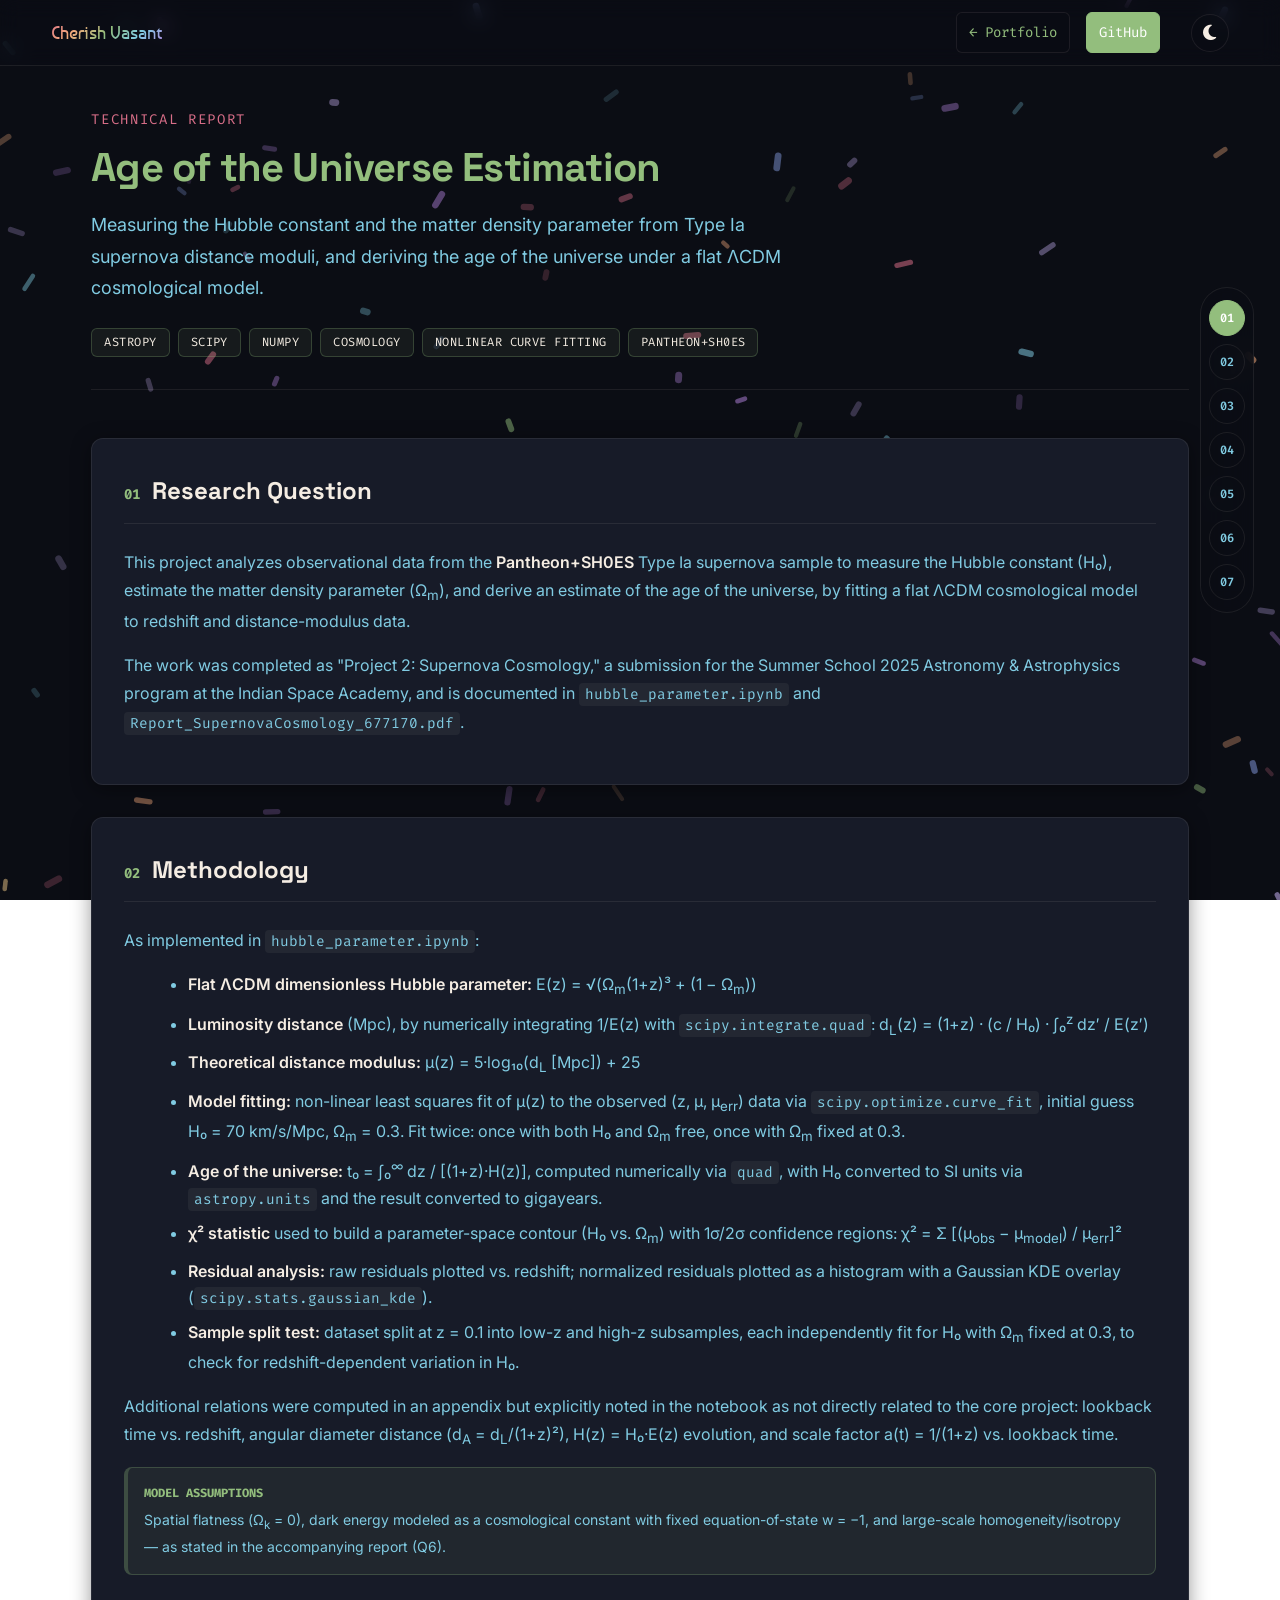
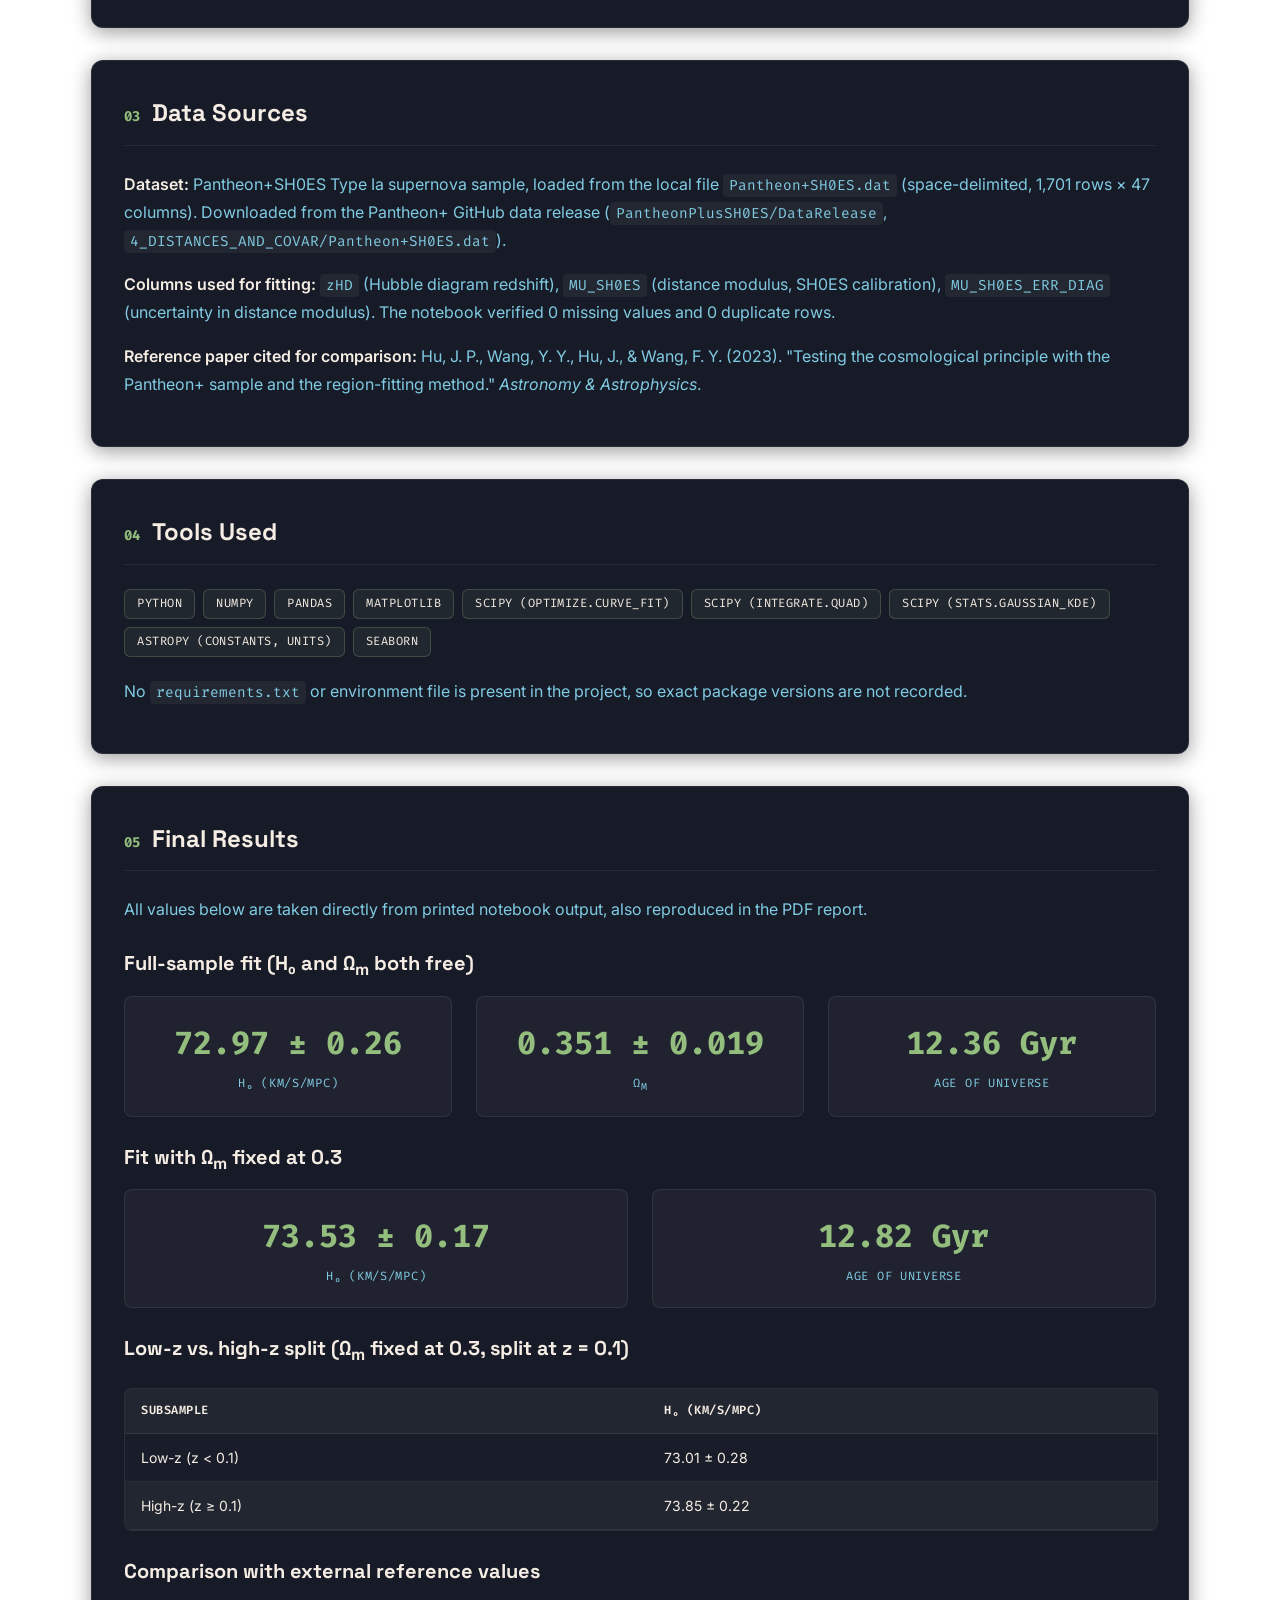
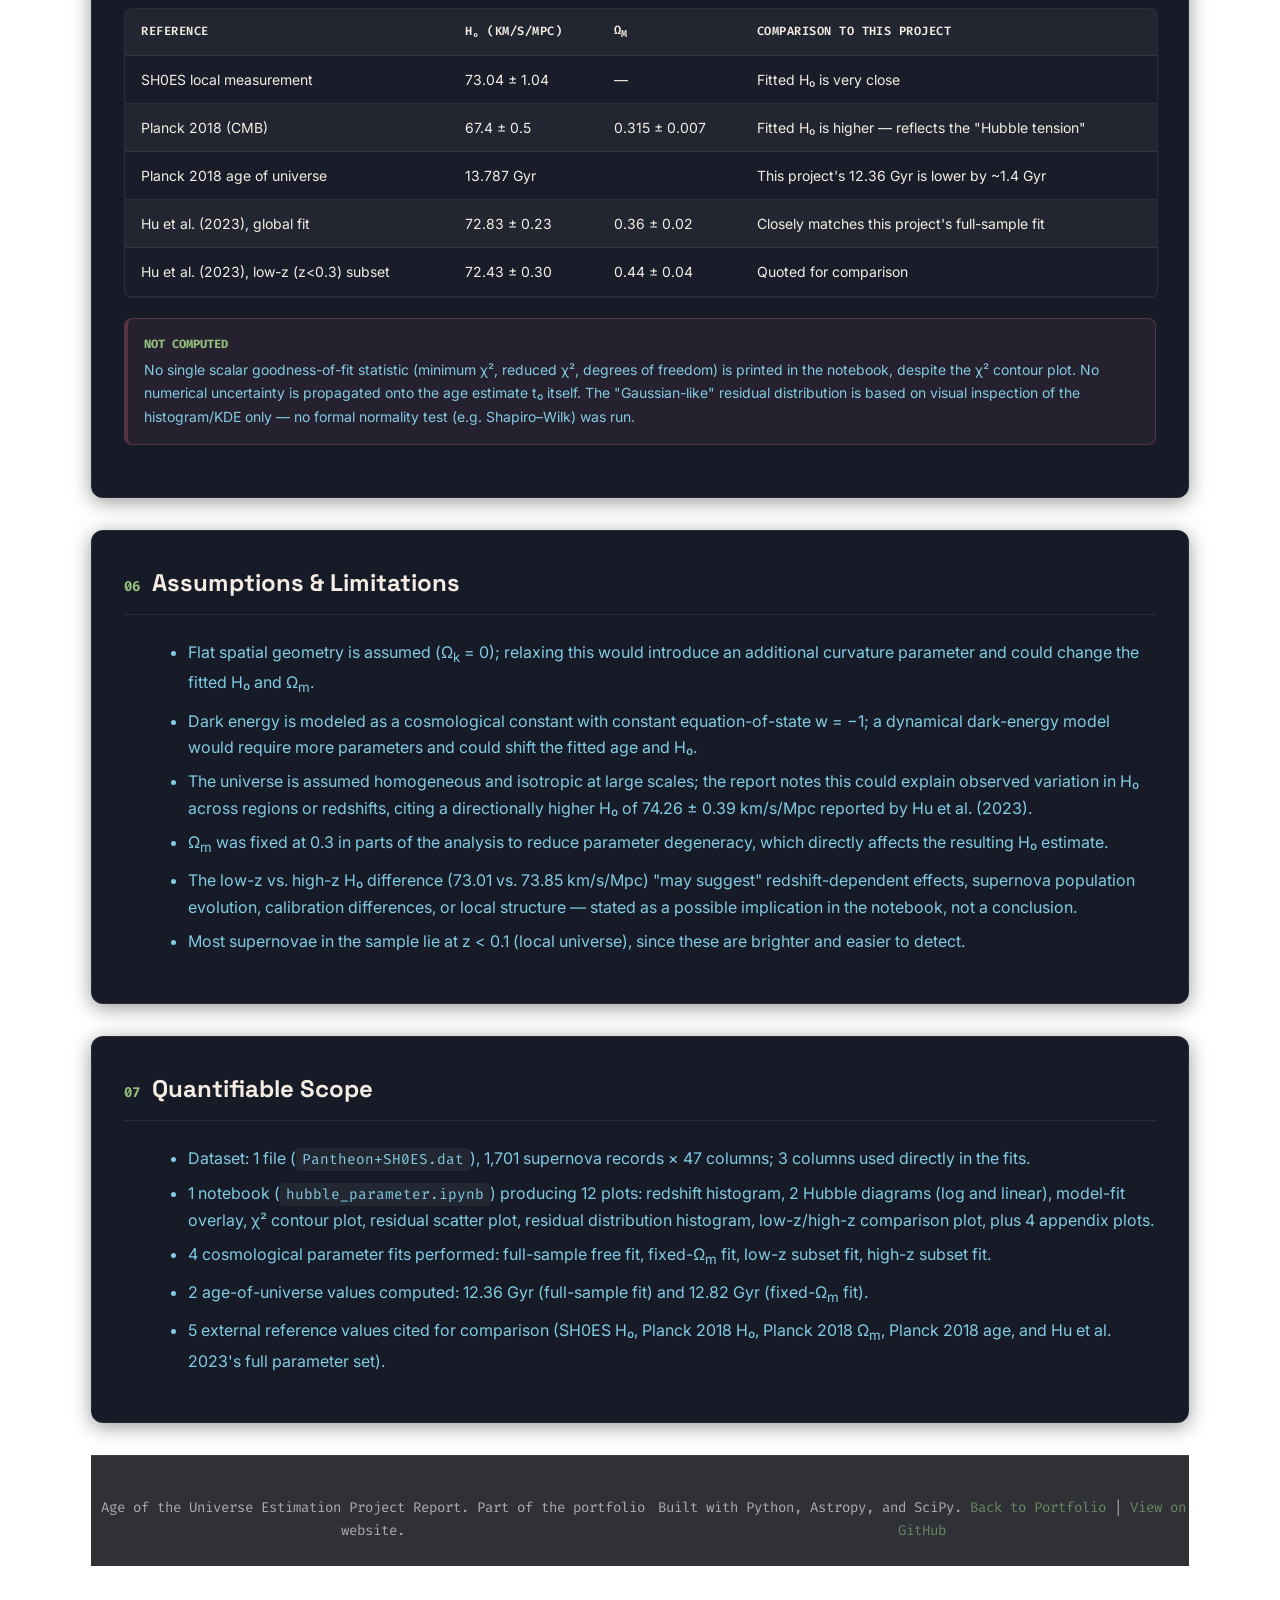
==== commit 9f4e4673: "Update" ====
--- a/reports/Age-Of-Universe-Estimation_report.html
+++ b/reports/Age-Of-Universe-Estimation_report.html
@@ -6,22 +6,26 @@
     <title>Age of the Universe Estimation — Technical Report</title>
     <meta name="description" content="Technical report on measuring the Hubble constant and estimating the age of the universe from Type Ia supernova data using a flat ΛCDM cosmological model.">
 
-    <link rel="stylesheet" href="../styles.css">
+    <link rel="stylesheet" href="../styles.css?v=5">
     <link rel="preconnect" href="https://fonts.googleapis.com">
     <link rel="preconnect" href="https://fonts.gstatic.com" crossorigin>
     <link href="https://fonts.googleapis.com/css2?family=Baumans&family=Fira+Code:wght@400;500;700&family=Inter:wght@300;400;500;600;700&family=Space+Grotesk:wght@400;500;600;700&display=swap" rel="stylesheet">
-    <link rel="stylesheet" href="reports.css">
-    <script src="report.js" defer></script>
+    <link rel="stylesheet" href="reports.css?v=3">
+    <script src="report.js?v=4" defer></script>
     <link rel="stylesheet" href="https://fonts.googleapis.com/css2?family=Material+Symbols+Outlined:opsz,wght,FILL,GRAD@24,400,0,0&icon_names=arrow_upward" />
+    <link rel="stylesheet" href="https://cdnjs.cloudflare.com/ajax/libs/font-awesome/6.4.2/css/all.min.css" />
 </head>
 <body class="report-page">
-    <canvas id="starfield" aria-hidden="true"></canvas>
+    <canvas id="sprinkles" aria-hidden="true"></canvas>
     <header>
         <nav class="navbar report-navbar">
             <a href="../index.html" class="nav-head"><span class="gradient-text">Cherish Vasant</span></a>
             <div class="report-nav-actions">
                 <a href="../index.html" class="report-nav-link back-link">← Portfolio</a>
                 <a href="https://github.com/CherishVasant/Age-Of-Universe-Estimation" class="report-nav-link github-link" target="_blank" rel="noopener">GitHub</a>
+                <button type="button" class="theme-toggle-btn" id="themeToggle" aria-label="Toggle Light and Dark Mode" title="Toggle Theme">
+                    <i class="fa-solid fa-moon" id="themeIcon"></i>
+                </button>
             </div>
         </nav>
     </header>
@@ -213,7 +217,7 @@
         <div class="section-nav-mobile-inner"></div>
     </nav>
     <div class="back-to-top" id="backToTop" aria-label="Back to top">
-        <span class="material-symbols-outlined" style="font-size:24px;color:#fff;">arrow_upward</span>
+        <span class="material-symbols-outlined" style="font-size:24px;">arrow_upward</span>
     </div>
 </body>
 </html>
--- a/styles.css
+++ b/styles.css
@@ -1,65 +1,93 @@
 /* ═══════════════════════════════════════════════════════════
    DESIGN TOKENS — single source of truth for ALL colors
-   Palette: Aurora Palette (Mint, Sky, Lavender, Pink)
+   Palette: Warm Rainbow (9-color, no single primary — each
+   token is used for a different part of the site in sequence)
    Change values here → updates the entire site
    ═══════════════════════════════════════════════════════════ */
 :root {
-    /* ── Aurora Palette Brand Tokens (Dark Mode Default) ── */
-    --color-mint: #6EE7B7;
-    --color-sky: #7DD3FC;
-    --color-lavender: #C4B5FD;
-    --color-pink: #F9A8D4;
+    /* ── Rainbow Palette Tokens (Dark Mode Default) ── */
+    --color-rose: #DA6F89;
+    --color-salmon: #EA93A0;
+    --color-coral: #F3AA7C;
+    --color-gold: #EEC888;
+    --color-sage: #93BE7D;
+    --color-sky: #80CBE2;
+    --color-periwinkle: #8CA4EC;
+    --color-lavender: #C6B0F1;
+    --color-amethyst: #B685E1;
+
+    /* ── Legacy aliases (kept so existing rules still resolve) ── */
+    --color-mint: var(--color-sage);
+    --color-pink: var(--color-rose);
 
     /* ── Core Brand Mappings ──────────────────────────── */
-    --color-primary: var(--color-mint);
-    --color-primary-dark: #34D399;
-    --color-primary-dim: rgba(110, 231, 183, 0.15);
-    --color-primary-faint: rgba(110, 231, 183, 0.08);
-    --color-primary-border: rgba(110, 231, 183, 0.25);
-    --color-primary-glow: rgba(110, 231, 183, 0.35);
-    --color-primary-line: rgba(110, 231, 183, 0.20);
+    --color-primary: var(--color-sage);
+    --color-primary-dark: #6B9950;
+    --color-primary-dim: rgba(147, 190, 125, 0.15);
+    --color-primary-faint: rgba(147, 190, 125, 0.08);
+    --color-primary-border: rgba(147, 190, 125, 0.25);
+    --color-primary-glow: rgba(147, 190, 125, 0.35);
+    --color-primary-line: rgba(147, 190, 125, 0.20);
 
     --color-secondary: var(--color-sky);
-    --color-secondary-dim: rgba(125, 211, 252, 0.15);
-    --color-secondary-border: rgba(125, 211, 252, 0.25);
-
-    --color-accent: var(--color-pink);
-    --color-accent-dim: rgba(249, 168, 212, 0.15);
-    --color-accent-faint: rgba(249, 168, 212, 0.08);
-    --color-accent-border: rgba(249, 168, 212, 0.25);
-
-    --color-accent-lavender: var(--color-lavender);
-    --color-lavender-dim: rgba(196, 181, 253, 0.15);
-
-    /* ── Aurora Gradient System ───────────────────────── */
-    --gradient-aurora: linear-gradient(135deg, var(--color-mint) 0%, var(--color-sky) 33%, var(--color-lavender) 66%, var(--color-pink) 100%);
-    --gradient-aurora-text: linear-gradient(135deg, var(--color-mint) 0%, var(--color-sky) 35%, var(--color-lavender) 70%, var(--color-pink) 100%);
-    --gradient-aurora-btn: linear-gradient(135deg, rgba(110,231,183,0.15) 0%, rgba(125,211,252,0.15) 33%, rgba(196,181,253,0.15) 66%, rgba(249,168,212,0.15) 100%);
-
-    /* ── Backgrounds (Deep Obsidian Dark Default) ─────── */
-    --bg-dark: #14121F;
-    --bg-dark-alpha: rgba(20, 18, 31, 0.45);
-    --bg-dark-alpha-heavy: rgba(20, 18, 31, 0.85);
-    --bg-card: #1f1c2e;
+    --color-secondary-dim: rgba(128, 203, 226, 0.15);
+    --color-secondary-border: rgba(128, 203, 226, 0.25);
+
+    --color-accent: var(--color-rose);
+    --color-accent-dim: rgba(218, 111, 137, 0.15);
+    --color-accent-faint: rgba(218, 111, 137, 0.08);
+    --color-accent-border: rgba(218, 111, 137, 0.25);
+
+    --color-accent-lavender: var(--color-periwinkle);
+    --color-lavender-dim: rgba(140, 164, 236, 0.15);
+    --color-lavender-faint: rgba(140, 164, 236, 0.08);
+    --color-lavender-border: rgba(140, 164, 236, 0.25);
+    --color-lavender-glow: rgba(140, 164, 236, 0.35);
+    --color-lavender-line: rgba(140, 164, 236, 0.20);
+
+    --color-salmon-faint: rgba(234, 147, 160, 0.08);
+    --color-salmon-border: rgba(234, 147, 160, 0.30);
+    --color-coral-faint: rgba(243, 170, 124, 0.08);
+    --color-coral-border: rgba(243, 170, 124, 0.30);
+    --color-gold-faint: rgba(238, 200, 136, 0.08);
+    --color-gold-border: rgba(238, 200, 136, 0.30);
+    --color-gold-dim: rgba(238, 200, 136, 0.15);
+    --color-gold-glow: rgba(238, 200, 136, 0.40);
+    --color-lavender-light-faint: rgba(198, 176, 241, 0.08);
+    --color-lavender-light-border: rgba(198, 176, 241, 0.30);
+    --color-amethyst-faint: rgba(182, 133, 225, 0.08);
+    --color-amethyst-border: rgba(182, 133, 225, 0.30);
+
+    /* ── Rainbow Gradient System ───────────────────────── */
+    --gradient-aurora: linear-gradient(135deg, var(--color-rose) 0%, var(--color-coral) 25%, var(--color-sage) 50%, var(--color-sky) 75%, var(--color-amethyst) 100%);
+    --gradient-aurora-text: var(--gradient-aurora);
+    --gradient-aurora-btn: linear-gradient(135deg, rgba(218,111,137,0.15) 0%, rgba(243,170,124,0.15) 25%, rgba(147,190,125,0.15) 50%, rgba(128,203,226,0.15) 75%, rgba(182,133,225,0.15) 100%);
+
+    /* ── Backgrounds (Night Sky Dark Default) ─────── */
+    --bg-dark: #0B0D14;
+    --bg-dark-alpha: rgba(11, 13, 20, 0.45);
+    --bg-dark-alpha-heavy: rgba(11, 13, 20, 0.85);
+    --bg-card: #171B28;
     --bg-card-hover: rgba(255, 255, 255, 0.05);
-    --bg-mobile-menu: rgba(20, 18, 31, 0.98);
-    --bg-mobile-menu-blur: rgba(20, 18, 31, 0.85);
-    --bg-social-icon: rgba(20, 18, 31, 0.60);
+    --bg-mobile-menu: rgba(11, 13, 20, 0.98);
+    --bg-mobile-menu-blur: rgba(11, 13, 20, 0.85);
+    --bg-social-icon: rgba(11, 13, 20, 0.60);
+    --hero-cloud-color: rgba(255, 255, 255, 0.55);
 
     /* ── Borders ──────────────────────────────────────── */
-    --border-color: rgba(255,255,255,0.08);
-    --border-subtle: rgba(255,255,255,0.05);
-    --border-faint: rgba(255,255,255,0.04);
-    --border-hover: rgba(255,255,255,0.25);
+    --border-color: rgba(255,241,224,0.08);
+    --border-subtle: rgba(255,241,224,0.05);
+    --border-faint: rgba(255,241,224,0.04);
+    --border-hover: rgba(255,241,224,0.25);
 
     /* ── Text ─────────────────────────────────────────── */
-    --text-primary: #F8F6F4;
+    --text-primary: #F5EDE3;
     --text-secondary: var(--color-sky);
     --text-white: #ffffff;
     --text-white-dim: rgba(255,255,255,0.80);
     --text-white-muted: rgba(255,255,255,0.40);
     --text-white-soft: rgba(255,255,255,0.90);
-    --text-body: #E2E8F0;
+    --text-body: #E9E0D4;
 
     /* ── Shadows ─────────────────────────────────────── */
     --shadow-sm: rgba(0, 0, 0, 0.20);
@@ -150,93 +178,93 @@
     --section-pad-y: clamp(2rem, 5vw, 4rem);
 }
 
-/* ── Light Theme Overrides (Aurora Light Palette) ── */
+/* ── Light Theme Overrides (Warm Paper Rainbow) ── */
 [data-theme="light"] {
-    --color-mint: #34D399;
-    --color-sky: #38BDF8;
-    --color-lavender: #A78BFA;
-    --color-pink: #F472B6;
-
-    --color-primary: var(--color-mint);
-    --color-primary-dark: #059669;
-    --color-primary-dim: rgba(52, 211, 153, 0.15);
-    --color-primary-faint: rgba(52, 211, 153, 0.08);
-    --color-primary-border: rgba(52, 211, 153, 0.35);
-    --color-primary-glow: rgba(52, 211, 153, 0.35);
-    --color-primary-line: rgba(52, 211, 153, 0.25);
+    /* Exact user-provided rainbow palette tokens (same as dark theme default) */
+    --color-rose: #DA6F89;
+    --color-salmon: #EA93A0;
+    --color-coral: #F3AA7C;
+    --color-gold: #C98E1C;
+    --color-sage: #93BE7D;
+    --color-sky: #80CBE2;
+    --color-periwinkle: #8CA4EC;
+    --color-lavender: #C6B0F1;
+    --color-amethyst: #B685E1;
+
+    --color-mint: var(--color-sage);
+    --color-pink: var(--color-rose);
+
+    --color-primary: var(--color-sage);
+    --color-primary-dark: #6B9950;
+    --color-primary-dim: rgba(147, 190, 125, 0.15);
+    --color-primary-faint: rgba(147, 190, 125, 0.08);
+    --color-primary-border: rgba(147, 190, 125, 0.35);
+    --color-primary-glow: rgba(147, 190, 125, 0.35);
+    --color-primary-line: rgba(147, 190, 125, 0.25);
 
     --color-secondary: var(--color-sky);
-    --color-secondary-dim: rgba(56, 189, 248, 0.15);
-    --color-secondary-border: rgba(56, 189, 248, 0.30);
-
-    --color-accent: var(--color-pink);
-    --color-accent-dim: rgba(244, 114, 182, 0.15);
-    --color-accent-faint: rgba(244, 114, 182, 0.08);
-    --color-accent-border: rgba(244, 114, 182, 0.30);
-
-    --color-accent-lavender: var(--color-lavender);
-    --color-lavender-dim: rgba(167, 139, 250, 0.15);
-
-    --gradient-aurora: linear-gradient(135deg, #34D399 0%, #38BDF8 33%, #A78BFA 66%, #F472B6 100%);
-    --gradient-aurora-text: linear-gradient(135deg, #059669 0%, #0284C7 35%, #7C3AED 70%, #DB2777 100%);
-    --gradient-aurora-btn: linear-gradient(135deg, rgba(52,211,153,0.15) 0%, rgba(56,189,248,0.15) 33%, rgba(167,139,250,0.15) 66%, rgba(244,114,182,0.15) 100%);
-
-    --bg-dark: #F8FAFC;
-    --bg-dark-alpha: rgba(248, 250, 252, 0.85);
-    --bg-dark-alpha-heavy: rgba(248, 250, 252, 0.95);
-    --bg-card: #FFFFFF;
-    --bg-card-hover: rgba(0, 0, 0, 0.03);
-    --bg-mobile-menu: rgba(248, 250, 252, 0.98);
-    --bg-mobile-menu-blur: rgba(248, 250, 252, 0.90);
-    --bg-social-icon: rgba(241, 245, 249, 0.90);
-
-    --border-color: rgba(15, 23, 42, 0.12);
-    --border-subtle: rgba(15, 23, 42, 0.08);
-    --border-faint: rgba(15, 23, 42, 0.04);
-    --border-hover: rgba(15, 23, 42, 0.30);
-
-    --shadow-sm: rgba(0, 0, 0, 0.06);
-    --shadow-md: rgba(0, 0, 0, 0.10);
-    --shadow-lg: rgba(0, 0, 0, 0.14);
-    --shadow-xl: rgba(0, 0, 0, 0.18);
-    --shadow-2xl: rgba(0, 0, 0, 0.22);
-
-    --text-primary: #0F172A;
-    --text-secondary: #0284C7;
-    --text-white: #0F172A;
-    --text-white-dim: rgba(15, 23, 42, 0.85);
-    --text-white-muted: rgba(15, 23, 42, 0.55);
-    --text-white-soft: #334155;
-    --text-body: #334155;
-}em;
-    --text-base: 1rem;
-    --text-lg: 1.125rem;
-    --text-xl: 1.25rem;
-    --text-2xl: 1.5rem;
-    --text-3xl: 2rem;
-    --text-4xl: 2.5rem;
-    --text-5xl: 3.5rem;
-    --leading-tight: 1.25;
-    --leading-normal: 1.65;
-    --leading-relaxed: 1.75;
-
-    /* ── Spacing ─────────────────────────────────────── */
-    --space-1: 0.25rem;
-    --space-2: 0.5rem;
-    --space-3: 0.75rem;
-    --space-4: 1rem;
-    --space-5: 1.25rem;
-    --space-6: 1.5rem;
-    --space-8: 2rem;
-    --space-10: 2.5rem;
-    --space-12: 3rem;
-    --space-16: 4rem;
-
-    /* ── Layout ──────────────────────────────────────── */
-    --container-max: 1120px;
-    --navbar-height: 52px;
-    --section-pad-x: clamp(1.25rem, 4vw, 5rem);
-    --section-pad-y: clamp(2rem, 5vw, 4rem);
+    --color-secondary-dim: rgba(128, 203, 226, 0.15);
+    --color-secondary-border: rgba(128, 203, 226, 0.30);
+
+    --color-accent: var(--color-rose);
+    --color-accent-dim: rgba(218, 111, 137, 0.15);
+    --color-accent-faint: rgba(218, 111, 137, 0.08);
+    --color-accent-border: rgba(218, 111, 137, 0.30);
+
+    --color-accent-lavender: var(--color-periwinkle);
+    --color-lavender-dim: rgba(140, 164, 236, 0.15);
+    --color-lavender-faint: rgba(140, 164, 236, 0.08);
+    --color-lavender-border: rgba(140, 164, 236, 0.35);
+    --color-lavender-glow: rgba(140, 164, 236, 0.35);
+    --color-lavender-line: rgba(140, 164, 236, 0.25);
+
+    --color-salmon-faint: rgba(234, 147, 160, 0.08);
+    --color-salmon-border: rgba(234, 147, 160, 0.30);
+    --color-coral-faint: rgba(243, 170, 124, 0.08);
+    --color-coral-border: rgba(243, 170, 124, 0.30);
+    --color-gold-faint: rgba(201, 142, 28, 0.08);
+    --color-gold-border: rgba(201, 142, 28, 0.30);
+    --color-gold-dim: rgba(201, 142, 28, 0.15);
+    --color-gold-glow: rgba(201, 142, 28, 0.40);
+    --color-lavender-light-faint: rgba(198, 176, 241, 0.08);
+    --color-lavender-light-border: rgba(198, 176, 241, 0.30);
+    --color-amethyst-faint: rgba(182, 133, 225, 0.08);
+    --color-amethyst-border: rgba(182, 133, 225, 0.30);
+
+    --gradient-aurora: linear-gradient(135deg, var(--color-rose) 0%, var(--color-coral) 25%, var(--color-sage) 50%, var(--color-sky) 75%, var(--color-amethyst) 100%);
+    --gradient-aurora-text: var(--gradient-aurora);
+    --gradient-aurora-btn: linear-gradient(135deg, rgba(218,111,137,0.15) 0%, rgba(243,170,124,0.15) 25%, rgba(147,190,125,0.15) 50%, rgba(128,203,226,0.15) 75%, rgba(182,133,225,0.15) 100%);
+
+    /* Soft paper / cream background */
+    --bg-dark: #EFE6D8;
+    --bg-dark-alpha: rgba(239, 230, 216, 0.85);
+    --bg-dark-alpha-heavy: rgba(239, 230, 216, 0.95);
+    --bg-card: #F3E9D7;
+    --bg-card-hover: rgba(58, 46, 34, 0.03);
+    --bg-mobile-menu: rgba(239, 230, 216, 0.98);
+    --bg-mobile-menu-blur: rgba(239, 230, 216, 0.90);
+    --bg-social-icon: rgba(243, 233, 215, 0.90);
+    --hero-cloud-color: rgba(255, 255, 255, 0.9);
+
+    --border-color: rgba(58, 46, 34, 0.12);
+    --border-subtle: rgba(58, 46, 34, 0.08);
+    --border-faint: rgba(58, 46, 34, 0.04);
+    --border-hover: rgba(58, 46, 34, 0.30);
+
+    --shadow-sm: rgba(58, 46, 34, 0.06);
+    --shadow-md: rgba(58, 46, 34, 0.10);
+    --shadow-lg: rgba(58, 46, 34, 0.14);
+    --shadow-xl: rgba(58, 46, 34, 0.18);
+    --shadow-2xl: rgba(58, 46, 34, 0.22);
+
+    --text-primary: #3A2E22;
+    --text-secondary: var(--color-sky);
+    --text-white: #3A2E22;
+    --text-white: #3A2E22;
+    --text-white-dim: rgba(58, 46, 34, 0.85);
+    --text-white-muted: rgba(58, 46, 34, 0.55);
+    --text-white-soft: #55442F;
+    --text-body: #55442F;
 }
 
 
@@ -483,18 +511,93 @@
     box-sizing: border-box;
 }
 
-.hero-glow {
+.name-line {
+    position: relative;
+}
+
+/* Clouds are nested inside .accent (the "Cherish Vasant" span itself),
+   so left:0/right:0 always spans exactly the rendered width of the name
+   — no matter the viewport or font-size — instead of a fixed pixel
+   cluster that only lined up at one screen size. Sized in em so they
+   scale with the name's own responsive font-size. z-index:-1 sits them
+   behind the name text (see .name-line .accent for the stacking context). */
+.hero-name-clouds {
     position: absolute;
-    top: -15%;
-    left: -12%;
-    width: 65%;
-    height: 70%;
-    background: radial-gradient(circle at 30% 30%, var(--color-primary-glow) 0%, var(--color-secondary-dim) 35%, var(--color-lavender-dim) 65%, transparent 85%);
-    filter: blur(80px);
-    opacity: 0.85;
+    left: 0;
+    right: 0;
+    bottom: -0.25em;
+    display: flex;
+    justify-content: space-between;
+    align-items: flex-end;
+    z-index: 1;
     pointer-events: none;
-    z-index: 1;
-}
+    width: 100%;
+}
+
+.hero-cloud {
+    position: relative;
+    background: var(--hero-cloud-color);
+    border-radius: 100px;
+    transition: transform 0.4s cubic-bezier(0.34, 1.2, 0.64, 1);
+    cursor: default;
+    pointer-events: auto;
+}
+
+.hero-cloud::before,
+.hero-cloud::after {
+    content: "";
+    position: absolute;
+    background: inherit;
+    border-radius: 50%;
+    pointer-events: auto;
+}
+
+.hero-cloud-1 { width: 1.2em; height: 0.38em; }
+.hero-cloud-1::before { width: 0.6em; height: 0.6em; top: -0.3em; left: 0.12em; }
+.hero-cloud-1::after { width: 0.45em; height: 0.45em; top: -0.22em; left: 0.62em; }
+
+.hero-cloud-2 { width: 1.0em; height: 0.34em; }
+.hero-cloud-2::before { width: 0.5em; height: 0.5em; top: -0.25em; left: 0.1em; }
+.hero-cloud-2::after { width: 0.38em; height: 0.38em; top: -0.18em; left: 0.52em; }
+
+.hero-cloud-3 { width: 1.25em; height: 0.4em; }
+.hero-cloud-3::before { width: 0.62em; height: 0.62em; top: -0.32em; left: 0.14em; }
+.hero-cloud-3::after { width: 0.46em; height: 0.46em; top: -0.22em; left: 0.65em; }
+
+.hero-cloud-4 { width: 0.95em; height: 0.32em; }
+.hero-cloud-4::before { width: 0.48em; height: 0.48em; top: -0.24em; left: 0.09em; }
+.hero-cloud-4::after { width: 0.35em; height: 0.35em; top: -0.16em; left: 0.48em; }
+
+.hero-cloud-5 { width: 1.15em; height: 0.36em; }
+.hero-cloud-5::before { width: 0.58em; height: 0.58em; top: -0.28em; left: 0.12em; }
+.hero-cloud-5::after { width: 0.42em; height: 0.42em; top: -0.2em; left: 0.6em; }
+
+.hero-cloud-6 { width: 1.0em; height: 0.34em; }
+.hero-cloud-6::before { width: 0.5em; height: 0.5em; top: -0.25em; left: 0.1em; }
+.hero-cloud-6::after { width: 0.38em; height: 0.38em; top: -0.18em; left: 0.52em; }
+
+.hero-cloud-7 { width: 1.2em; height: 0.38em; }
+.hero-cloud-7::before { width: 0.6em; height: 0.6em; top: -0.3em; left: 0.12em; }
+.hero-cloud-7::after { width: 0.45em; height: 0.45em; top: -0.22em; left: 0.62em; }
+
+.hero-cloud-8 { width: 0.9em; height: 0.3em; }
+.hero-cloud-8::before { width: 0.45em; height: 0.45em; top: -0.22em; left: 0.08em; }
+.hero-cloud-8::after { width: 0.32em; height: 0.32em; top: -0.15em; left: 0.45em; }
+
+.hero-cloud-9 { width: 1.1em; height: 0.35em; }
+.hero-cloud-9::before { width: 0.55em; height: 0.55em; top: -0.27em; left: 0.11em; }
+.hero-cloud-9::after { width: 0.4em; height: 0.4em; top: -0.19em; left: 0.58em; }
+
+/* Every single cloud drifts downward (positive Y translation) on hover */
+.hero-cloud-1:hover { transform: translate(-0.3em, 0.35em); }
+.hero-cloud-2:hover { transform: translate(0.3em, 0.4em); }
+.hero-cloud-3:hover { transform: translate(0em, 0.38em); }
+.hero-cloud-4:hover { transform: translate(-0.25em, 0.35em); }
+.hero-cloud-5:hover { transform: translate(0.3em, 0.4em); }
+.hero-cloud-6:hover { transform: translate(0em, 0.35em); }
+.hero-cloud-7:hover { transform: translate(-0.3em, 0.4em); }
+.hero-cloud-8:hover { transform: translate(0.25em, 0.35em); }
+.hero-cloud-9:hover { transform: translate(-0.2em, 0.38em); }
 
 .cosmic-dust {
     position: absolute;
@@ -520,7 +623,7 @@
     gap: 6px;
     background-color: var(--color-accent-faint);
     border: 1px solid var(--color-accent-border);
-    color: var(--color-mint);
+    color: var(--color-lavender);
     padding: 6px 14px;
     border-radius: 999px;
     font-size: clamp(0.8rem, 2vw, 0.9rem);
@@ -534,13 +637,13 @@
 @keyframes pulse-glow {
     0%,
     100% {
-        box-shadow: 0 0 5px var(--color-primary-dim);
-        border-color: var(--color-accent-border);
+        box-shadow: 0 0 5px var(--color-gold-dim);
+        border-color: var(--color-gold-border);
     }
 
     50% {
-        box-shadow: 0 0 15px var(--color-primary-glow);
-        border-color: var(--color-mint);
+        box-shadow: 0 0 15px var(--color-gold-glow);
+        border-color: var(--color-gold);
     }
 }
 
@@ -550,7 +653,7 @@
     letter-spacing: 1.5px;
     text-transform: uppercase;
     font-family: var(--font-mono);
-    color: var(--color-primary);
+    color: var(--color-sky);
 }
 
 .name-line {
@@ -564,6 +667,8 @@
 }
 
 .name-line .accent {
+    position: relative;
+    z-index: 2;
     background: var(--gradient-aurora-text);
     -webkit-background-clip: text;
     background-clip: text;
@@ -583,20 +688,20 @@
 .contact-info-header {
     font-family: var(--font-mono);
     font-size: clamp(0.9rem, 2vw, 1.05rem);
-    color: var(--text-secondary);
+    color: var(--color-sky) !important;
     margin: 0 0 var(--space-8);
     letter-spacing: 0.5px;
 }
 
 .contact-info-header a {
-    color: var(--color-accent);
+    color: var(--color-sky) !important;
     text-decoration: none;
 }
 
 .cta-group {
     display: flex;
     flex-wrap: wrap;
-    gap: 16px;
+    gap: 14px;
     margin-bottom: var(--space-8);
 }
 
@@ -604,32 +709,37 @@
     display: inline-block;
     text-decoration: none;
     text-align: center;
-    padding: 13px 28px;
+    padding: 12px 24px;
     border-radius: 30px;
-    font-size: 1rem;
+    font-size: 0.95rem;
     font-weight: 600;
     font-family: var(--font-heading);
     transition: var(--transition);
 }
 
-.cta-primary {
+.cta-outline-lavender {
     background-color: transparent;
     color: var(--text-white);
-    border: 2px solid var(--color-accent);
-}
-
-.cta-primary:hover {
+    border: 2px solid var(--color-lavender);
+}
+
+.cta-outline-lavender:hover {
+    background-color: var(--color-lavender-faint);
+    border-color: var(--color-lavender);
     transform: translateY(-2px);
-}
-
-.cta-secondary {
-    background-color: var(--color-accent);
+    box-shadow: 0 4px 15px var(--color-lavender-dim);
+}
+
+.cta-filled-pink {
+    background-color: var(--color-rose);
     color: var(--text-white);
-    border: 2px solid var(--color-accent);
-}
-
-.cta-secondary:hover {
+    border: 2px solid var(--color-rose);
+}
+
+.cta-filled-pink:hover {
+    opacity: 0.92;
     transform: translateY(-2px);
+    box-shadow: 0 4px 15px var(--color-accent-dim);
 }
 
 .cta i {
@@ -686,7 +796,7 @@
 .image-container {
     width: 220px;
     height: 280px;
-    border: 2px solid var(--color-primary);
+    border: 2px solid var(--color-sky);
     border-radius: 8px;
     overflow: hidden;
     box-shadow: 0 4px 15px var(--shadow-lg);
@@ -795,7 +905,7 @@
     border: 1px solid var(--border-color);
     border-radius: 10px;
     padding: clamp(18px, 4vw, 28px);
-    max-width: 720px;
+    width: 100%;
 }
 
 .research-card-header {
@@ -819,9 +929,29 @@
 }
 
 .research-card-meta {
-    color: var(--text-secondary);
+    list-style: none;
+    margin: 0;
+    padding: 0;
+    color: var(--text-white-soft);
     font-size: 0.9rem;
     line-height: 1.5;
+}
+
+.research-card-meta li {
+    position: relative;
+    padding-left: var(--space-5);
+    margin-bottom: var(--space-2);
+}
+
+.research-card-meta li::before {
+    content: "";
+    position: absolute;
+    left: 4px;
+    top: 0.6em;
+    width: 5px;
+    height: 5px;
+    border-radius: 50%;
+    background: var(--text-primary);
 }
 
 .about-me-content {
@@ -852,6 +982,33 @@
     font-weight: 600;
 }
 
+.about-list {
+    list-style: none;
+    margin: 0;
+    padding: 0;
+    font-family: var(--font-body);
+    font-size: 1.05rem;
+    line-height: var(--leading-relaxed);
+    color: var(--text-white-soft);
+}
+
+.about-list li {
+    position: relative;
+    padding-left: var(--space-6);
+    margin-bottom: var(--space-4);
+}
+
+.about-list li::before {
+    content: "";
+    position: absolute;
+    left: 4px;
+    top: 0.7em;
+    width: 6px;
+    height: 6px;
+    border-radius: 50%;
+    background: var(--color-primary);
+}
+
 .highlight-primary {
     color: var(--color-primary) !important;
 }
@@ -868,7 +1025,7 @@
     font-size: 1.12rem;
     font-weight: 700;
     font-style: italic;
-    color: var(--color-primary);
+    color: var(--color-gold);
     margin: 0 0 4px 0;
     font-family: var(--font-heading);
 }
@@ -908,7 +1065,7 @@
     right: 30px;
     width: 50px;
     height: 50px;
-    background: var(--color-primary);
+    background: var(--color-lavender);
     border-radius: 50%;
     display: flex;
     align-items: center;
@@ -922,7 +1079,7 @@
 
 .material-symbols-outlined {
     font-size: 30px;
-    color: var(--text-white);
+    color: #14121F;
     transition: all 0.3s ease;
 }
 
@@ -938,7 +1095,6 @@
 
 .back-to-top:hover .material-symbols-outlined {
     transform: translateY(-5px);
-    color: var(--bg-dark);
 }
 
 .content {
@@ -987,7 +1143,7 @@
     font-family: var(--font-body) !important;
     font-size: 1.05rem;
     line-height: 1.65;
-    color: var(--text-secondary);
+    color: var(--text-primary);
 }
 
 img,
@@ -1051,7 +1207,7 @@
     align-items: center;
     gap: 8px;
     margin-bottom: 8px;
-    color: var(--text-secondary);
+    color: var(--text-primary);
 }
 
 .project-eyebrow i {
@@ -1081,7 +1237,7 @@
     margin-bottom: 10px;
     font-size: clamp(1.1rem, 2.5vw, 1.25rem);
     line-height: 1.3;
-    color: var(--text-primary);
+    color: var(--color-rose);
     font-weight: 600;
     font-family: var(--font-heading);
 }
@@ -1097,7 +1253,7 @@
     font-family: var(--font-mono);
     font-size: clamp(0.75rem, 1.6vw, 0.8rem);
     font-weight: 500;
-    color: var(--color-mint);
+    color: var(--color-gold);
     margin: 8px 0;
 }
 
@@ -1116,9 +1272,9 @@
 }
 
 .tech-tag {
-    background: var(--color-primary-faint);
+    background: var(--color-lavender-faint);
     color: var(--text-primary);
-    border: 1px solid var(--border-subtle);
+    border: 1px solid var(--color-lavender-border);
     padding: 3px 9px;
     border-radius: 4px;
     font-size: clamp(0.7rem, 1.5vw, 0.75rem);
@@ -1166,8 +1322,9 @@
 .project-cta.secondary {
     background: transparent;
     border: none;
+    box-shadow: none;
     padding: 0;
-    color: #D5D9EC;
+    color: var(--text-secondary);
     text-decoration: none;
     text-align: left;
     font-size: clamp(0.78rem, 1.8vw, 0.85rem);
@@ -1183,7 +1340,8 @@
 .project-cta.secondary:hover {
     background: transparent;
     border: none;
-    color: #F8F6F4;
+    box-shadow: none;
+    color: var(--text-primary);
     text-decoration: underline;
 }
 
@@ -1231,7 +1389,7 @@
     margin: 0 auto;
     font-family: var(--font-mono);
     font-size: 0.8rem;
-    color: rgba(255, 255, 255, 0.40);
+    color: var(--text-white-muted);
     transform: translateX(-15px);
 }
 
@@ -1242,17 +1400,17 @@
 .prompt-line {
     font-family: var(--font-mono);
     font-size: 0.95rem;
-    color: rgba(255, 255, 255, 0.90);
+    color: var(--text-white-soft);
     margin: 0 0 12px 0;
 }
 
 .prompt {
-    color: var(--color-primary);
+    color: var(--color-lavender);
     font-weight: bold;
 }
 
 .terminal-text {
-    color: rgba(255, 255, 255, 0.90);
+    color: var(--text-white-soft);
     font-family: var(--font-mono);
     font-size: 0.95rem;
     margin: 4px 0 12px 0;
@@ -1277,9 +1435,9 @@
 }
 
 .skills-list .skill-tag {
-    background-color: var(--color-primary-faint);
-    border: 1px solid var(--color-primary-border);
-    color: #F8F6F4;
+    background-color: var(--color-lavender-faint);
+    border: 1px solid var(--color-lavender-border);
+    color: var(--text-primary);
     padding: 8px 16px;
     border-radius: 6px;
     font-size: 0.9rem;
@@ -1288,8 +1446,8 @@
 }
 
 .skills-list .skill-tag:hover {
-    border-color: var(--color-primary);
-    background-color: var(--color-primary-dim);
+    border-color: var(--color-lavender);
+    background-color: var(--color-lavender-dim);
     transform: translateY(-2px);
 }
 
@@ -1307,7 +1465,7 @@
 .work-experience-block h2,
 .education-block h2 {
     margin-top: 0;
-    color: var(--color-primary);
+    color: var(--color-lavender);
     margin-bottom: 25px;
     font-family: var(--font-heading);
     font-size: 1.5rem;
@@ -1317,7 +1475,7 @@
     position: relative;
     padding-left: 30px;
     margin-left: 10px;
-    border-left: 3px solid var(--color-primary-line);
+    border-left: 3px solid var(--color-lavender-line);
 }
 
 .timeline-item {
@@ -1335,7 +1493,7 @@
     top: 6px;
     width: 14px;
     height: 14px;
-    background: var(--color-primary);
+    background: var(--color-lavender);
     border-radius: 50%;
     border: 3px solid var(--bg-dark);
 }
@@ -1369,6 +1527,22 @@
     text-align: right;
 }
 
+.timeline-date-group {
+    display: flex;
+    flex-direction: column;
+    align-items: flex-end;
+    gap: 2px;
+}
+
+.location-tag {
+    font-size: 0.72rem;
+    font-family: var(--font-mono);
+    color: var(--text-white-muted);
+    margin: 0;
+    text-align: right;
+    white-space: nowrap;
+}
+
 .institute {
     font-size: 1.15rem;
     font-weight: bold;
@@ -1386,6 +1560,14 @@
 
 .timeline-content p {
     color: var(--text-white-soft) !important;
+}
+
+.timeline-content p.location-tag {
+    color: var(--text-white-muted) !important;
+}
+
+.timeline-content p.role {
+    color: var(--color-gold) !important;
 }
 
 
@@ -1420,7 +1602,7 @@
 
 .connect-card:hover {
     transform: translateY(-4px);
-    border-color: var(--color-accent) !important;
+    border-color: var(--border-hover);
     box-shadow: 0 12px 30px var(--shadow-2xl);
 }
 
@@ -1440,7 +1622,7 @@
 }
 
 .connect-card:hover .connect-icon {
-    border-color: var(--color-accent) !important;
+    border-color: var(--border-hover);
 }
 
 .connect-text {
@@ -1455,7 +1637,7 @@
     font-size: 0.78rem;
     letter-spacing: 0.5px;
     text-transform: uppercase;
-    color: var(--text-secondary);
+    color: var(--color-lavender);
 }
 
 .connect-value {
@@ -1566,13 +1748,17 @@
     }
 
     .cta-group {
-        flex-direction: column;
-        align-items: stretch;
+        flex-direction: row;
+        flex-wrap: wrap;
+        gap: 10px;
+        align-items: center;
         width: 100%;
     }
 
     .cta {
-        width: 100%;
+        width: auto;
+        font-size: 0.88rem;
+        padding: 9px 18px;
     }
 
     .navbar {
@@ -1658,4 +1844,105 @@
     .component {
         padding: var(--section-pad-y) var(--section-pad-x);
     }
-}+}
+
+
+/* ═══════════════════════════════════════════════════════════
+   RAINBOW DISTRIBUTION — each section has its own curated
+   3-color palette (a primary + 2 harmonious supporting hues,
+   not necessarily rainbow-adjacent) rather than one flat cycle.
+   Anchored on the rose + sage pairing used in the About Me
+   highlight spans. Placed last so it wins same-specificity ties.
+═══════════════════════════════════════════════════════════ */
+
+/* Nav links — match the exact 7-section rainbow order */
+ul.menu li:nth-child(1) a { color: var(--color-salmon); }
+ul.menu li:nth-child(2) a { color: var(--color-coral); }
+ul.menu li:nth-child(3) a { color: var(--color-gold); }
+ul.menu li:nth-child(4) a { color: var(--color-sage); }
+ul.menu li:nth-child(5) a { color: var(--color-sky); }
+ul.menu li:nth-child(6) a { color: var(--color-periwinkle); }
+ul.menu li:nth-child(7) a { color: var(--color-lavender); }
+ul.menu li a:hover { opacity: 0.75; text-shadow: none; }
+
+/* Section headings — match exact 7-section rainbow order */
+#about-me h1.section-head { color: var(--color-salmon); }
+#skills h1.section-head { color: var(--color-coral); }
+#projects h1.section-head { color: var(--color-gold); }
+#resume h1.section-head { color: var(--color-sage); }
+#research h1.section-head { color: var(--color-sky); }
+#courses h1.section-head { color: var(--color-periwinkle); }
+#contact h1.section-head { color: var(--color-lavender); }
+
+/* Hero badge & image container accents */
+.hire-badge { color: var(--color-gold) !important; border-color: var(--color-gold-border) !important; }
+.image-container { border-color: var(--color-sage) !important; }
+
+/* Journey — Sage Green section theme & Peach/Coral cert action buttons */
+.work-experience-block h2,
+.education-block h2 { color: var(--color-sage); }
+.timeline-dot { background: var(--color-sage) !important; }
+.journey-stack .cert-card-action { color: var(--color-coral) !important; }
+
+/* Research — Sky Blue section theme */
+.research-card-icon { color: var(--color-sky); }
+
+/* Projects — Under Development status pill in Green */
+.status-pill,
+.project-card .status-pill {
+    background-color: var(--color-primary-faint) !important;
+    border: 1px solid var(--color-primary-border) !important;
+    color: var(--color-sage) !important;
+}
+
+/* Skills — Category-wise Rainbow Walk (Pink -> Red-Salmon -> Orange -> Yellow -> Green -> Blue) */
+.skills-category:nth-of-type(1) .prompt { color: var(--color-rose); }
+.skills-category:nth-of-type(1) .skill-tag { background-color: var(--color-accent-faint); border-color: var(--color-accent-border); }
+.skills-category:nth-of-type(1) .skill-tag:hover { border-color: var(--color-rose); background-color: var(--color-accent-dim); }
+
+.skills-category:nth-of-type(2) .prompt { color: var(--color-salmon); }
+.skills-category:nth-of-type(2) .skill-tag { background-color: var(--color-salmon-faint); border-color: var(--color-salmon-border); }
+.skills-category:nth-of-type(2) .skill-tag:hover { border-color: var(--color-salmon); background-color: var(--color-salmon-border); }
+
+.skills-category:nth-of-type(3) .prompt { color: var(--color-coral); }
+.skills-category:nth-of-type(3) .skill-tag { background-color: var(--color-coral-faint); border-color: var(--color-coral-border); }
+.skills-category:nth-of-type(3) .skill-tag:hover { border-color: var(--color-coral); background-color: var(--color-coral-border); }
+
+.skills-category:nth-of-type(4) .prompt { color: var(--color-gold); }
+.skills-category:nth-of-type(4) .skill-tag { background-color: var(--color-gold-faint); border-color: var(--color-gold-border); }
+.skills-category:nth-of-type(4) .skill-tag:hover { border-color: var(--color-gold); background-color: var(--color-gold-border); }
+
+.skills-category:nth-of-type(5) .prompt { color: var(--color-sage); }
+.skills-category:nth-of-type(5) .skill-tag { background-color: var(--color-primary-faint); border-color: var(--color-primary-border); }
+.skills-category:nth-of-type(5) .skill-tag:hover { border-color: var(--color-sage); background-color: var(--color-primary-dim); }
+
+.skills-category:nth-of-type(6) .prompt { color: var(--color-sky); }
+.skills-category:nth-of-type(6) .skill-tag { background-color: var(--color-secondary-dim); border-color: var(--color-secondary-border); }
+.skills-category:nth-of-type(6) .skill-tag:hover { border-color: var(--color-sky); background-color: var(--color-secondary-dim); }
+
+/* Courses & Hackathons — Gold metadata & Peach/Coral View Certificate buttons */
+.cert-grid .cert-card .cert-card-meta { color: var(--color-gold); }
+.cert-grid .cert-card .cert-card-action { color: var(--color-coral) !important; }
+
+/* Contact — Brand-inspired card colors (GitHub in Sage Green) */
+.connect-links .connect-card:nth-child(1) .connect-icon,
+.connect-links .connect-card:nth-child(1) .connect-label { color: var(--color-gold); }
+.connect-links .connect-card:nth-child(2) .connect-icon,
+.connect-links .connect-card:nth-child(2) .connect-label { color: var(--color-sky); }
+.connect-links .connect-card:nth-child(3) .connect-icon,
+.connect-links .connect-card:nth-child(3) .connect-label { color: var(--color-sage); }
+.connect-links .connect-card:nth-child(4) .connect-icon,
+.connect-links .connect-card:nth-child(4) .connect-label { color: var(--color-rose); }
+
+.connect-links .connect-card:nth-child(1):hover { border-color: var(--color-gold-border) !important; }
+.connect-links .connect-card:nth-child(1):hover .connect-icon { border-color: var(--color-gold) !important; }
+.connect-links .connect-card:nth-child(2):hover { border-color: var(--color-secondary-border) !important; }
+.connect-links .connect-card:nth-child(2):hover .connect-icon { border-color: var(--color-sky) !important; }
+.connect-links .connect-card:nth-child(3):hover { border-color: var(--color-primary-border) !important; }
+.connect-links .connect-card:nth-child(3):hover .connect-icon { border-color: var(--color-sage) !important; }
+.connect-links .connect-card:nth-child(4):hover { border-color: var(--color-accent-border) !important; }
+.connect-links .connect-card:nth-child(4):hover .connect-icon { border-color: var(--color-rose) !important; }
+
+/* Back-to-top — periwinkle to rose */
+.back-to-top { background: var(--color-periwinkle) !important; }
+.back-to-top:hover { background: var(--color-rose) !important; }
--- a/reports/reports.css
+++ b/reports/reports.css
@@ -27,6 +27,19 @@
     overflow-x: hidden;
     padding-top: calc(var(--navbar-height) + var(--space-6));
     padding-bottom: calc(var(--space-16) + 60px);
+}
+
+/* Sprinkles background layer — a handful of drifting, tinted capsule
+   shapes standing in for the old plain starfield */
+#sprinkles {
+    position: fixed;
+    top: 0;
+    left: 0;
+    width: 100vw;
+    height: 100vh;
+    z-index: -1;
+    pointer-events: none;
+    background-color: var(--bg-dark);
 }
 
 .report-page a {
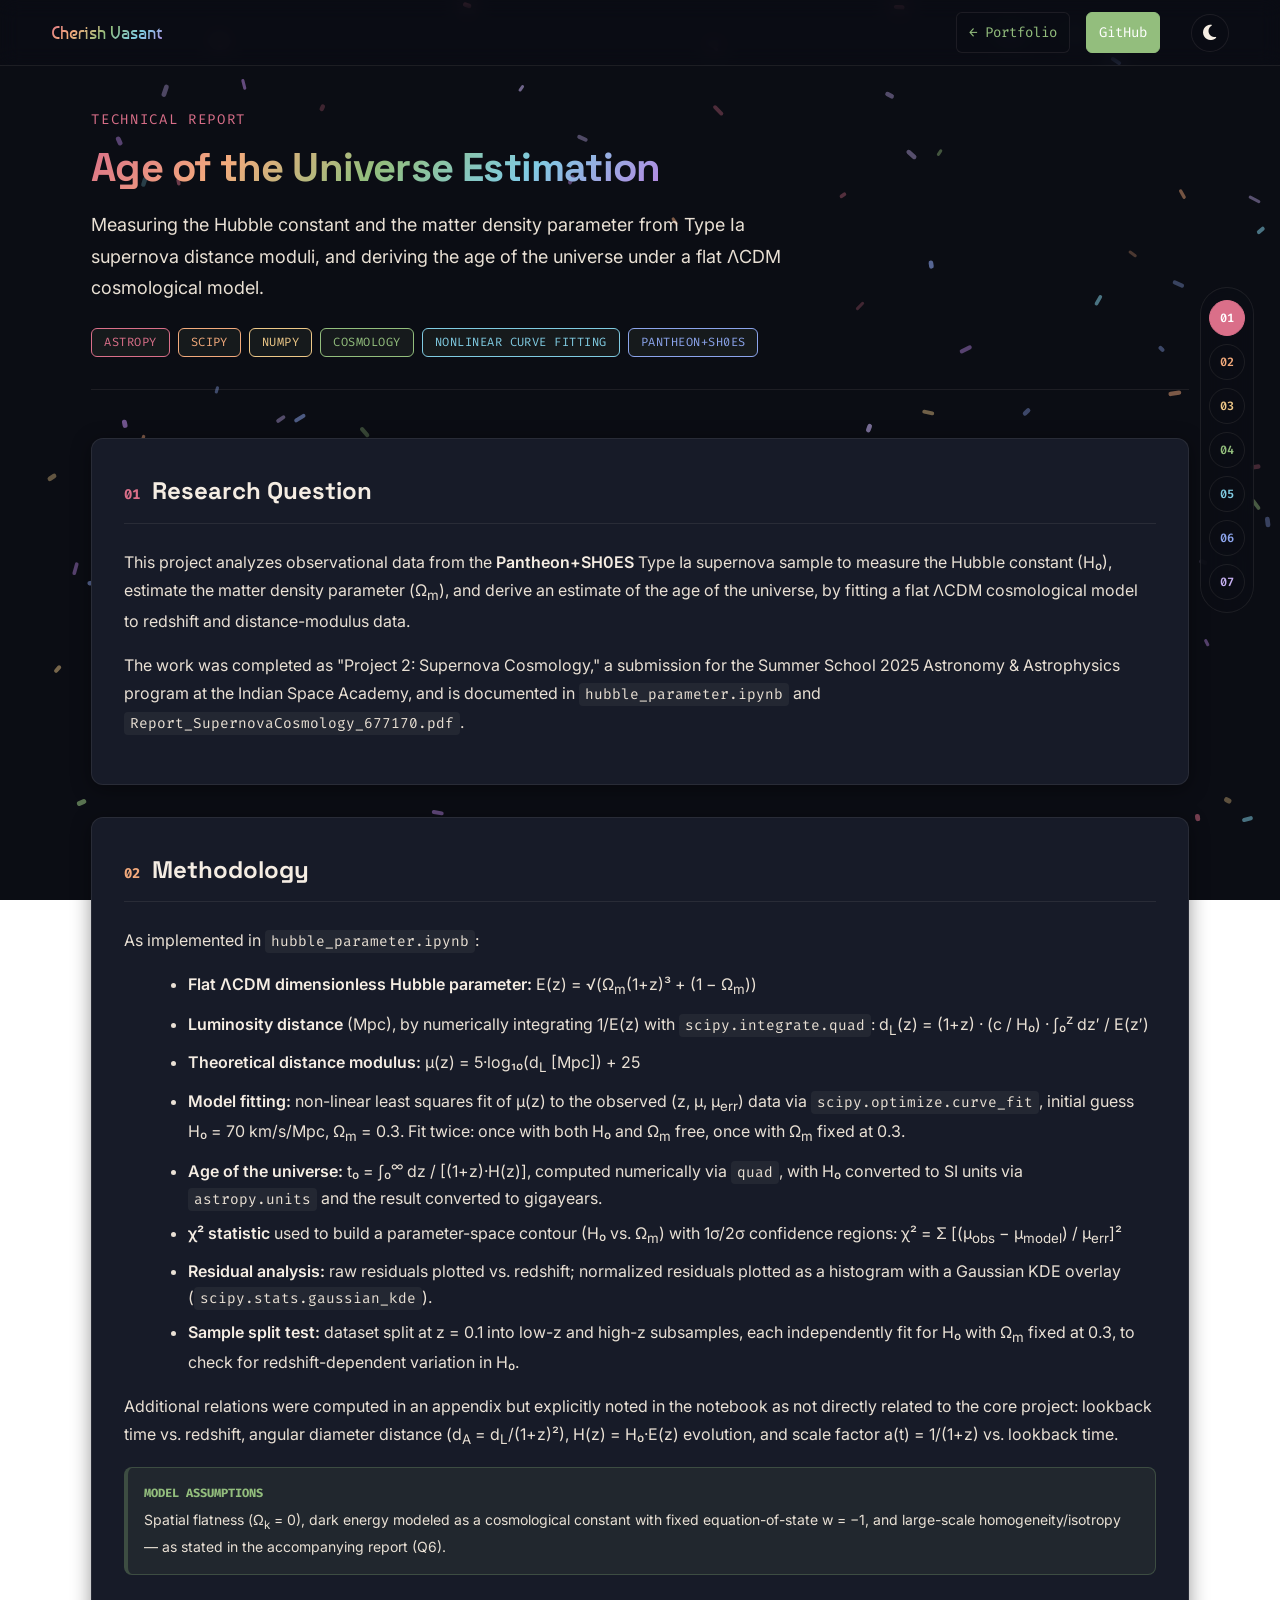
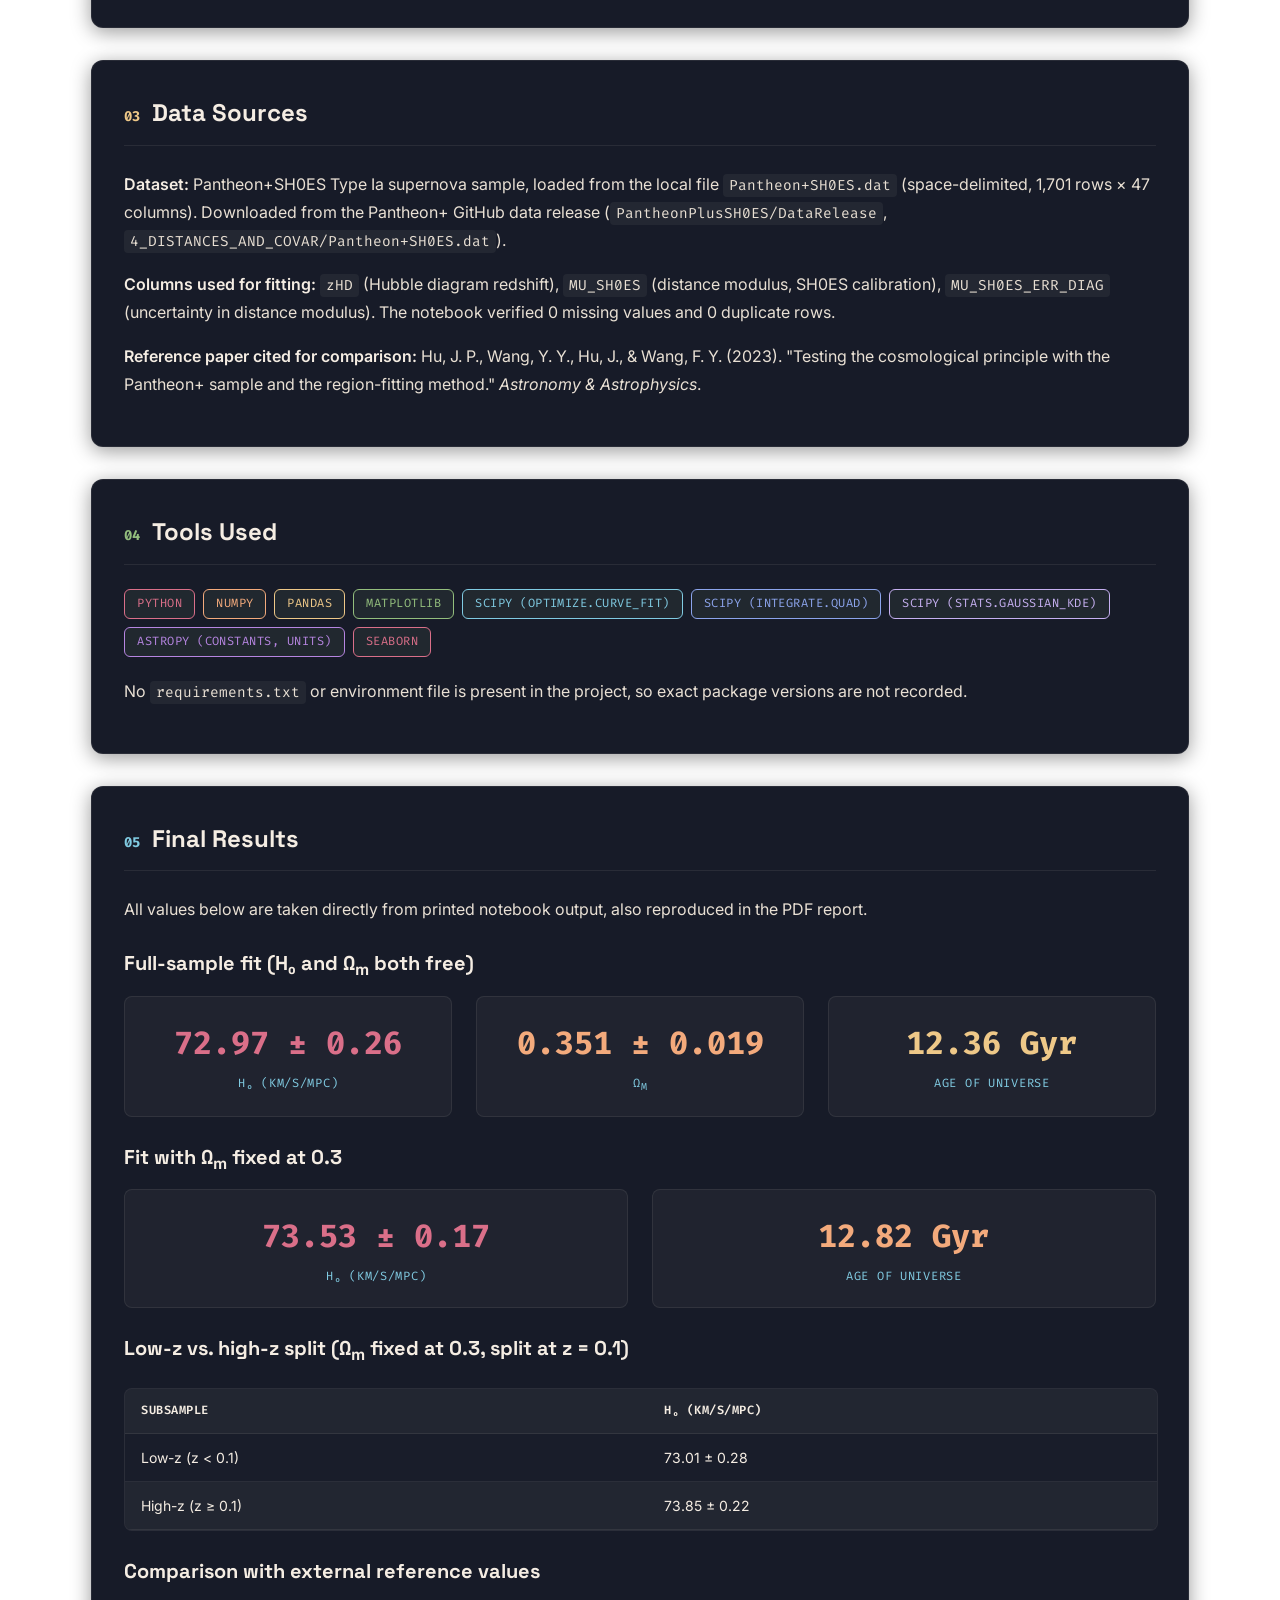
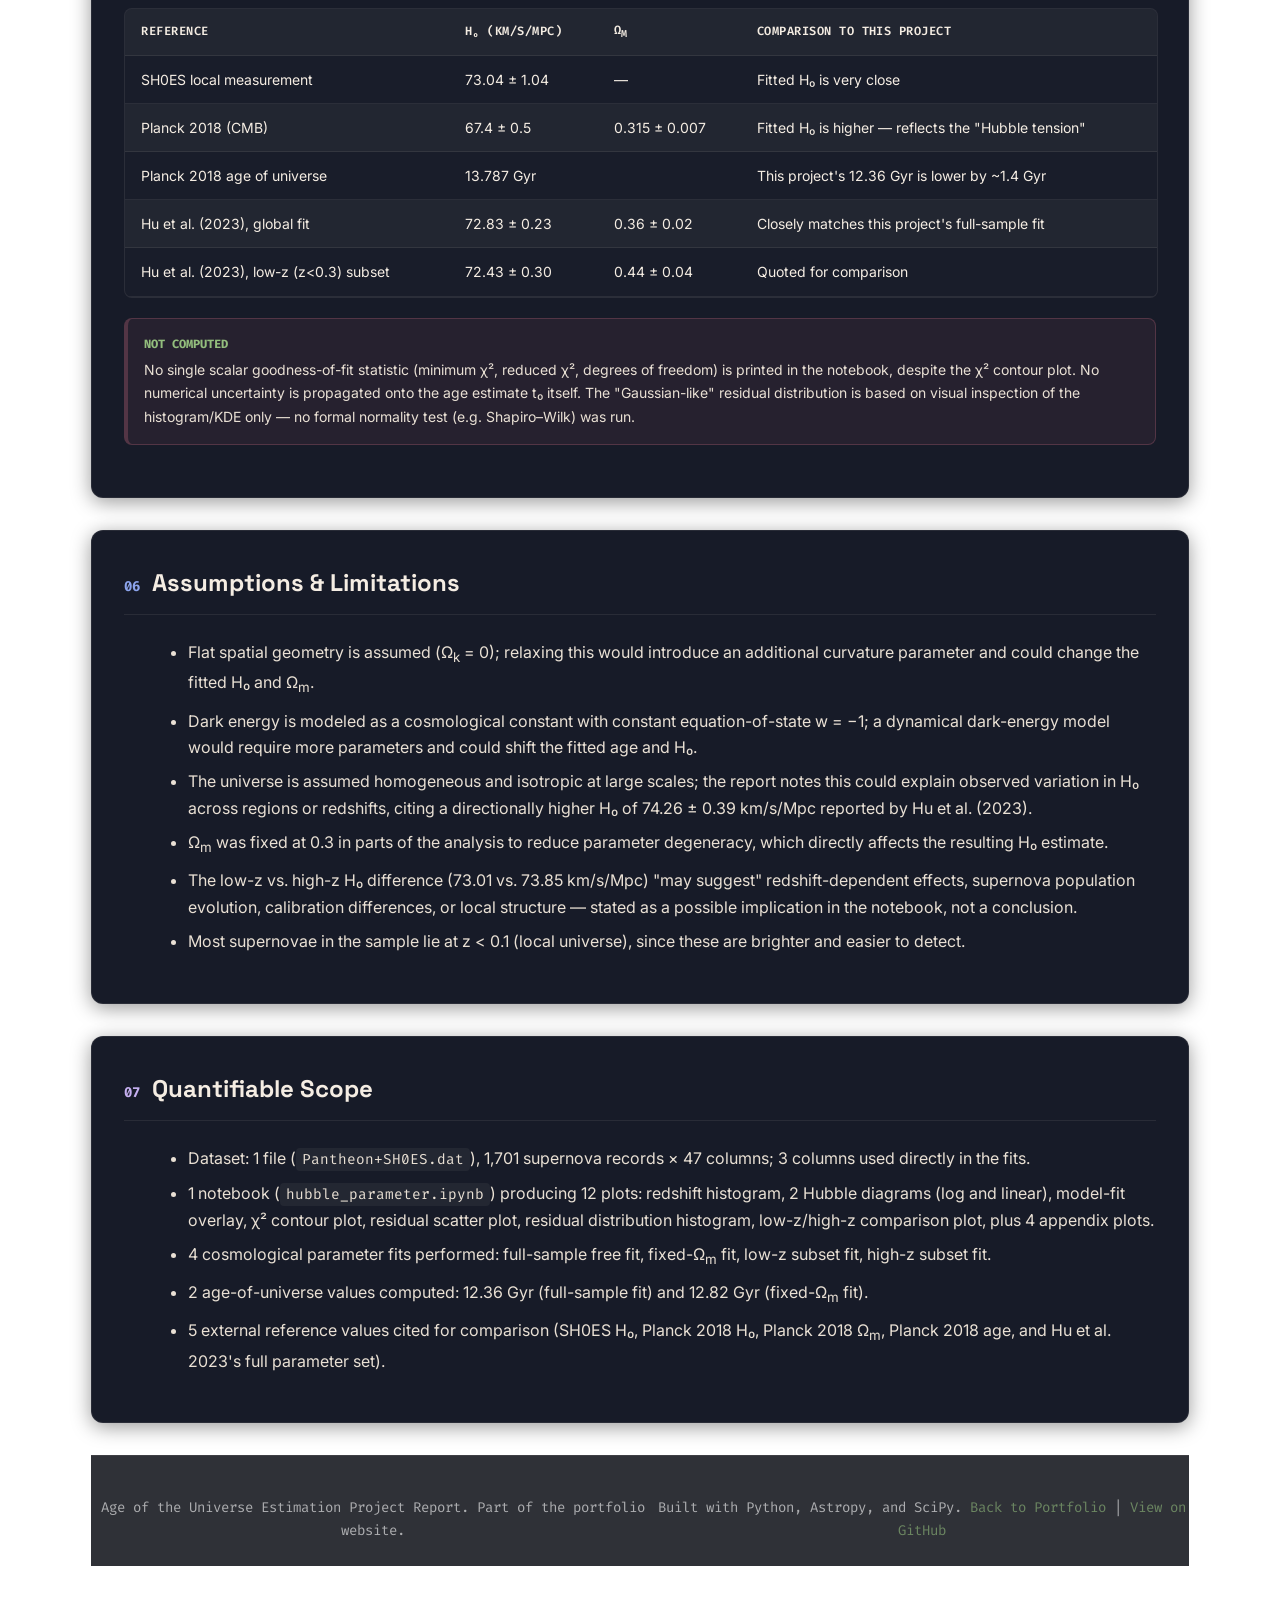
==== commit 31b2cbed: "Update" ====
--- a/reports/Age-Of-Universe-Estimation_report.html
+++ b/reports/Age-Of-Universe-Estimation_report.html
@@ -6,12 +6,13 @@
     <title>Age of the Universe Estimation — Technical Report</title>
     <meta name="description" content="Technical report on measuring the Hubble constant and estimating the age of the universe from Type Ia supernova data using a flat ΛCDM cosmological model.">
 
-    <link rel="stylesheet" href="../styles.css?v=5">
+    <link rel="stylesheet" href="../styles.css?v=9">
     <link rel="preconnect" href="https://fonts.googleapis.com">
     <link rel="preconnect" href="https://fonts.gstatic.com" crossorigin>
     <link href="https://fonts.googleapis.com/css2?family=Baumans&family=Fira+Code:wght@400;500;700&family=Inter:wght@300;400;500;600;700&family=Space+Grotesk:wght@400;500;600;700&display=swap" rel="stylesheet">
-    <link rel="stylesheet" href="reports.css?v=3">
-    <script src="report.js?v=4" defer></script>
+    <link rel="stylesheet" href="reports.css?v=6">
+    <script src="report.js?v=6" defer></script>
+    <script src="../sprinkles.js?v=1" defer></script>
     <link rel="stylesheet" href="https://fonts.googleapis.com/css2?family=Material+Symbols+Outlined:opsz,wght,FILL,GRAD@24,400,0,0&icon_names=arrow_upward" />
     <link rel="stylesheet" href="https://cdnjs.cloudflare.com/ajax/libs/font-awesome/6.4.2/css/all.min.css" />
 </head>
--- a/styles.css
+++ b/styles.css
@@ -72,7 +72,7 @@
     --bg-mobile-menu: rgba(11, 13, 20, 0.98);
     --bg-mobile-menu-blur: rgba(11, 13, 20, 0.85);
     --bg-social-icon: rgba(11, 13, 20, 0.60);
-    --hero-cloud-color: rgba(255, 255, 255, 0.55);
+    --hero-cloud-color: rgba(255, 245, 220, 0.55);
 
     /* ── Borders ──────────────────────────────────────── */
     --border-color: rgba(255,241,224,0.08);
@@ -244,7 +244,7 @@
     --bg-mobile-menu: rgba(239, 230, 216, 0.98);
     --bg-mobile-menu-blur: rgba(239, 230, 216, 0.90);
     --bg-social-icon: rgba(243, 233, 215, 0.90);
-    --hero-cloud-color: rgba(255, 255, 255, 0.9);
+    --hero-cloud-color: rgba(255, 245, 220, 0.9);
 
     --border-color: rgba(58, 46, 34, 0.12);
     --border-subtle: rgba(58, 46, 34, 0.08);
@@ -534,59 +534,27 @@
     width: 100%;
 }
 
-.hero-cloud {
+/* Cream swirls — soft-serve/frosting-swirl icon glyphs standing in for
+   the old CSS-blob clouds, still trailing the name in a scattered cluster */
+.hero-cloud.material-symbols-outlined {
     position: relative;
-    background: var(--hero-cloud-color);
-    border-radius: 100px;
+    display: inline-block;
+    color: var(--hero-cloud-color);
+    line-height: 1;
     transition: transform 0.4s cubic-bezier(0.34, 1.2, 0.64, 1);
     cursor: default;
     pointer-events: auto;
 }
 
-.hero-cloud::before,
-.hero-cloud::after {
-    content: "";
-    position: absolute;
-    background: inherit;
-    border-radius: 50%;
-    pointer-events: auto;
-}
-
-.hero-cloud-1 { width: 1.2em; height: 0.38em; }
-.hero-cloud-1::before { width: 0.6em; height: 0.6em; top: -0.3em; left: 0.12em; }
-.hero-cloud-1::after { width: 0.45em; height: 0.45em; top: -0.22em; left: 0.62em; }
-
-.hero-cloud-2 { width: 1.0em; height: 0.34em; }
-.hero-cloud-2::before { width: 0.5em; height: 0.5em; top: -0.25em; left: 0.1em; }
-.hero-cloud-2::after { width: 0.38em; height: 0.38em; top: -0.18em; left: 0.52em; }
-
-.hero-cloud-3 { width: 1.25em; height: 0.4em; }
-.hero-cloud-3::before { width: 0.62em; height: 0.62em; top: -0.32em; left: 0.14em; }
-.hero-cloud-3::after { width: 0.46em; height: 0.46em; top: -0.22em; left: 0.65em; }
-
-.hero-cloud-4 { width: 0.95em; height: 0.32em; }
-.hero-cloud-4::before { width: 0.48em; height: 0.48em; top: -0.24em; left: 0.09em; }
-.hero-cloud-4::after { width: 0.35em; height: 0.35em; top: -0.16em; left: 0.48em; }
-
-.hero-cloud-5 { width: 1.15em; height: 0.36em; }
-.hero-cloud-5::before { width: 0.58em; height: 0.58em; top: -0.28em; left: 0.12em; }
-.hero-cloud-5::after { width: 0.42em; height: 0.42em; top: -0.2em; left: 0.6em; }
-
-.hero-cloud-6 { width: 1.0em; height: 0.34em; }
-.hero-cloud-6::before { width: 0.5em; height: 0.5em; top: -0.25em; left: 0.1em; }
-.hero-cloud-6::after { width: 0.38em; height: 0.38em; top: -0.18em; left: 0.52em; }
-
-.hero-cloud-7 { width: 1.2em; height: 0.38em; }
-.hero-cloud-7::before { width: 0.6em; height: 0.6em; top: -0.3em; left: 0.12em; }
-.hero-cloud-7::after { width: 0.45em; height: 0.45em; top: -0.22em; left: 0.62em; }
-
-.hero-cloud-8 { width: 0.9em; height: 0.3em; }
-.hero-cloud-8::before { width: 0.45em; height: 0.45em; top: -0.22em; left: 0.08em; }
-.hero-cloud-8::after { width: 0.32em; height: 0.32em; top: -0.15em; left: 0.45em; }
-
-.hero-cloud-9 { width: 1.1em; height: 0.35em; }
-.hero-cloud-9::before { width: 0.55em; height: 0.55em; top: -0.27em; left: 0.11em; }
-.hero-cloud-9::after { width: 0.4em; height: 0.4em; top: -0.19em; left: 0.58em; }
+.hero-cloud.hero-cloud-1 { font-size: 0.5em; }
+.hero-cloud.hero-cloud-2 { font-size: 0.4em; }
+.hero-cloud.hero-cloud-3 { font-size: 0.52em; }
+.hero-cloud.hero-cloud-4 { font-size: 0.38em; }
+.hero-cloud.hero-cloud-5 { font-size: 0.48em; }
+.hero-cloud.hero-cloud-6 { font-size: 0.4em; }
+.hero-cloud.hero-cloud-7 { font-size: 0.5em; }
+.hero-cloud.hero-cloud-8 { font-size: 0.36em; }
+.hero-cloud.hero-cloud-9 { font-size: 0.46em; }
 
 /* Every single cloud drifts downward (positive Y translation) on hover */
 .hero-cloud-1:hover { transform: translate(-0.3em, 0.35em); }
@@ -1042,7 +1010,7 @@
     border: 1px solid var(--border-color);
 }
 
-#starfield {
+#sprinkles {
     position: fixed;
     top: 0;
     left: 0;
@@ -1149,7 +1117,7 @@
 img,
 svg,
 video,
-canvas:not(#starfield) {
+canvas:not(#sprinkles) {
     max-width: 100%;
     height: auto;
 }
--- a/reports/reports.css
+++ b/reports/reports.css
@@ -17,7 +17,101 @@
     --react-observation-bg: rgba(110, 231, 183, 0.15);
     --react-observation-text: var(--color-mint);
     --react-observation-border: rgba(110, 231, 183, 0.30);
-}
+
+    /* Rainbow rotation — spreads the full site palette across repeating
+       report UI (section numbers, nav dots, tags, metrics, timeline)
+       instead of leaning on sage green for everything */
+    --rainbow-1: var(--color-rose);
+    --rainbow-2: var(--color-coral);
+    --rainbow-3: var(--color-gold);
+    --rainbow-4: var(--color-sage);
+    --rainbow-5: var(--color-sky);
+    --rainbow-6: var(--color-periwinkle);
+    --rainbow-7: var(--color-lavender);
+    --rainbow-8: var(--color-amethyst);
+}
+
+.section-number.accent-1,
+.section-nav-item.accent-1 { color: var(--rainbow-1); }
+.section-number.accent-2,
+.section-nav-item.accent-2 { color: var(--rainbow-2); }
+.section-number.accent-3,
+.section-nav-item.accent-3 { color: var(--rainbow-3); }
+.section-number.accent-4,
+.section-nav-item.accent-4 { color: var(--rainbow-4); }
+.section-number.accent-5,
+.section-nav-item.accent-5 { color: var(--rainbow-5); }
+.section-number.accent-6,
+.section-nav-item.accent-6 { color: var(--rainbow-6); }
+.section-number.accent-7,
+.section-nav-item.accent-7 { color: var(--rainbow-7); }
+.section-number.accent-8,
+.section-nav-item.accent-8 { color: var(--rainbow-8); }
+
+.section-nav-item.accent-1.active { background: var(--rainbow-1); border-color: var(--rainbow-1); color: var(--text-white); }
+.section-nav-item.accent-2.active { background: var(--rainbow-2); border-color: var(--rainbow-2); color: var(--text-white); }
+.section-nav-item.accent-3.active { background: var(--rainbow-3); border-color: var(--rainbow-3); color: var(--text-white); }
+.section-nav-item.accent-4.active { background: var(--rainbow-4); border-color: var(--rainbow-4); color: var(--text-white); }
+.section-nav-item.accent-5.active { background: var(--rainbow-5); border-color: var(--rainbow-5); color: var(--text-white); }
+.section-nav-item.accent-6.active { background: var(--rainbow-6); border-color: var(--rainbow-6); color: var(--text-white); }
+.section-nav-item.accent-7.active { background: var(--rainbow-7); border-color: var(--rainbow-7); color: var(--text-white); }
+.section-nav-item.accent-8.active { background: var(--rainbow-8); border-color: var(--rainbow-8); color: var(--text-white); }
+
+.section-nav-item.accent-1:hover { border-color: var(--rainbow-1); color: var(--rainbow-1); }
+.section-nav-item.accent-2:hover { border-color: var(--rainbow-2); color: var(--rainbow-2); }
+.section-nav-item.accent-3:hover { border-color: var(--rainbow-3); color: var(--rainbow-3); }
+.section-nav-item.accent-4:hover { border-color: var(--rainbow-4); color: var(--rainbow-4); }
+.section-nav-item.accent-5:hover { border-color: var(--rainbow-5); color: var(--rainbow-5); }
+.section-nav-item.accent-6:hover { border-color: var(--rainbow-6); color: var(--rainbow-6); }
+.section-nav-item.accent-7:hover { border-color: var(--rainbow-7); color: var(--rainbow-7); }
+.section-nav-item.accent-8:hover { border-color: var(--rainbow-8); color: var(--rainbow-8); }
+
+.section-nav-item.accent-1.active:hover { color: var(--text-white); }
+.section-nav-item.accent-2.active:hover { color: var(--text-white); }
+.section-nav-item.accent-3.active:hover { color: var(--text-white); }
+.section-nav-item.accent-4.active:hover { color: var(--text-white); }
+.section-nav-item.accent-5.active:hover { color: var(--text-white); }
+.section-nav-item.accent-6.active:hover { color: var(--text-white); }
+.section-nav-item.accent-7.active:hover { color: var(--text-white); }
+.section-nav-item.accent-8.active:hover { color: var(--text-white); }
+
+/* Rainbow rotation for repeating content blocks: tags, metric numbers,
+   timeline steps, and matrix stat badges */
+.report-tags .tag:nth-child(8n+1), .tech-stack .tag:nth-child(8n+1), .tech-tags .tech-tag:nth-child(8n+1), .tags .tag:nth-child(8n+1), .tag-container .tag:nth-child(8n+1) { color: var(--rainbow-1); border-color: var(--rainbow-1); }
+.report-tags .tag:nth-child(8n+2), .tech-stack .tag:nth-child(8n+2), .tech-tags .tech-tag:nth-child(8n+2), .tags .tag:nth-child(8n+2), .tag-container .tag:nth-child(8n+2) { color: var(--rainbow-2); border-color: var(--rainbow-2); }
+.report-tags .tag:nth-child(8n+3), .tech-stack .tag:nth-child(8n+3), .tech-tags .tech-tag:nth-child(8n+3), .tags .tag:nth-child(8n+3), .tag-container .tag:nth-child(8n+3) { color: var(--rainbow-3); border-color: var(--rainbow-3); }
+.report-tags .tag:nth-child(8n+4), .tech-stack .tag:nth-child(8n+4), .tech-tags .tech-tag:nth-child(8n+4), .tags .tag:nth-child(8n+4), .tag-container .tag:nth-child(8n+4) { color: var(--rainbow-4); border-color: var(--rainbow-4); }
+.report-tags .tag:nth-child(8n+5), .tech-stack .tag:nth-child(8n+5), .tech-tags .tech-tag:nth-child(8n+5), .tags .tag:nth-child(8n+5), .tag-container .tag:nth-child(8n+5) { color: var(--rainbow-5); border-color: var(--rainbow-5); }
+.report-tags .tag:nth-child(8n+6), .tech-stack .tag:nth-child(8n+6), .tech-tags .tech-tag:nth-child(8n+6), .tags .tag:nth-child(8n+6), .tag-container .tag:nth-child(8n+6) { color: var(--rainbow-6); border-color: var(--rainbow-6); }
+.report-tags .tag:nth-child(8n+7), .tech-stack .tag:nth-child(8n+7), .tech-tags .tech-tag:nth-child(8n+7), .tags .tag:nth-child(8n+7), .tag-container .tag:nth-child(8n+7) { color: var(--rainbow-7); border-color: var(--rainbow-7); }
+.report-tags .tag:nth-child(8n+8), .tech-stack .tag:nth-child(8n+8), .tech-tags .tech-tag:nth-child(8n+8), .tags .tag:nth-child(8n+8), .tag-container .tag:nth-child(8n+8) { color: var(--rainbow-8); border-color: var(--rainbow-8); }
+
+.metric-card:nth-of-type(8n+1) .metric-val { color: var(--rainbow-1); }
+.metric-card:nth-of-type(8n+2) .metric-val { color: var(--rainbow-2); }
+.metric-card:nth-of-type(8n+3) .metric-val { color: var(--rainbow-3); }
+.metric-card:nth-of-type(8n+4) .metric-val { color: var(--rainbow-4); }
+.metric-card:nth-of-type(8n+5) .metric-val { color: var(--rainbow-5); }
+.metric-card:nth-of-type(8n+6) .metric-val { color: var(--rainbow-6); }
+.metric-card:nth-of-type(8n+7) .metric-val { color: var(--rainbow-7); }
+.metric-card:nth-of-type(8n+8) .metric-val { color: var(--rainbow-8); }
+
+.timeline-step:nth-of-type(8n+1) .timeline-number { color: var(--rainbow-1); }
+.timeline-step:nth-of-type(8n+2) .timeline-number { color: var(--rainbow-2); }
+.timeline-step:nth-of-type(8n+3) .timeline-number { color: var(--rainbow-3); }
+.timeline-step:nth-of-type(8n+4) .timeline-number { color: var(--rainbow-4); }
+.timeline-step:nth-of-type(8n+5) .timeline-number { color: var(--rainbow-5); }
+.timeline-step:nth-of-type(8n+6) .timeline-number { color: var(--rainbow-6); }
+.timeline-step:nth-of-type(8n+7) .timeline-number { color: var(--rainbow-7); }
+.timeline-step:nth-of-type(8n+8) .timeline-number { color: var(--rainbow-8); }
+
+.matrix-stats .stat-badge:nth-of-type(8n+1) .stat-badge-value { color: var(--rainbow-1); }
+.matrix-stats .stat-badge:nth-of-type(8n+2) .stat-badge-value { color: var(--rainbow-2); }
+.matrix-stats .stat-badge:nth-of-type(8n+3) .stat-badge-value { color: var(--rainbow-3); }
+.matrix-stats .stat-badge:nth-of-type(8n+4) .stat-badge-value { color: var(--rainbow-4); }
+.matrix-stats .stat-badge:nth-of-type(8n+5) .stat-badge-value { color: var(--rainbow-5); }
+.matrix-stats .stat-badge:nth-of-type(8n+6) .stat-badge-value { color: var(--rainbow-6); }
+.matrix-stats .stat-badge:nth-of-type(8n+7) .stat-badge-value { color: var(--rainbow-7); }
+.matrix-stats .stat-badge:nth-of-type(8n+8) .stat-badge-value { color: var(--rainbow-8); }
 
 .report-page {
     background-color: transparent;
@@ -29,18 +123,7 @@
     padding-bottom: calc(var(--space-16) + 60px);
 }
 
-/* Sprinkles background layer — a handful of drifting, tinted capsule
-   shapes standing in for the old plain starfield */
-#sprinkles {
-    position: fixed;
-    top: 0;
-    left: 0;
-    width: 100vw;
-    height: 100vh;
-    z-index: -1;
-    pointer-events: none;
-    background-color: var(--bg-dark);
-}
+/* #sprinkles background layer is defined once in ../styles.css (shared with the main site) */
 
 .report-page a {
     color: var(--color-primary);
@@ -140,10 +223,15 @@
     font-family: var(--font-heading);
     font-size: clamp(1.75rem, 4vw, var(--text-4xl));
     font-weight: 700;
-    color: var(--color-primary);
     margin: 0 0 var(--space-4);
     line-height: var(--leading-tight);
     letter-spacing: -0.02em;
+    background: var(--gradient-aurora-text);
+    -webkit-background-clip: text;
+    background-clip: text;
+    -webkit-text-fill-color: transparent;
+    color: var(--color-primary);
+    display: inline-block;
 }
 
 .report-intro,
@@ -152,7 +240,7 @@
 .subtitle,
 .problem-statement {
     font-size: var(--text-lg);
-    color: var(--text-secondary);
+    color: var(--text-body);
     max-width: 720px;
     margin: 0 0 var(--space-6);
     line-height: var(--leading-relaxed);
@@ -271,7 +359,7 @@
 
 .report-section p,
 .report-page section p {
-    color: var(--text-secondary);
+    color: var(--text-body);
     font-size: var(--text-base);
     line-height: var(--leading-relaxed);
     margin-bottom: var(--space-4);
@@ -280,7 +368,7 @@
 .report-section ol,
 .report-section ul {
     margin: 0 0 var(--space-4) var(--space-6);
-    color: var(--text-secondary);
+    color: var(--text-body);
 }
 
 .report-section li {
@@ -490,7 +578,7 @@
 .alert-body,
 .alert-text {
     margin: 0;
-    color: var(--text-secondary);
+    color: var(--text-body);
     font-size: var(--text-sm);
     line-height: var(--leading-normal);
 }
@@ -731,7 +819,7 @@
 }
 
 .timeline-desc {
-    color: var(--text-secondary);
+    color: var(--text-body);
     font-size: var(--text-sm);
     margin: var(--space-1) 0 0 var(--space-6);
 }
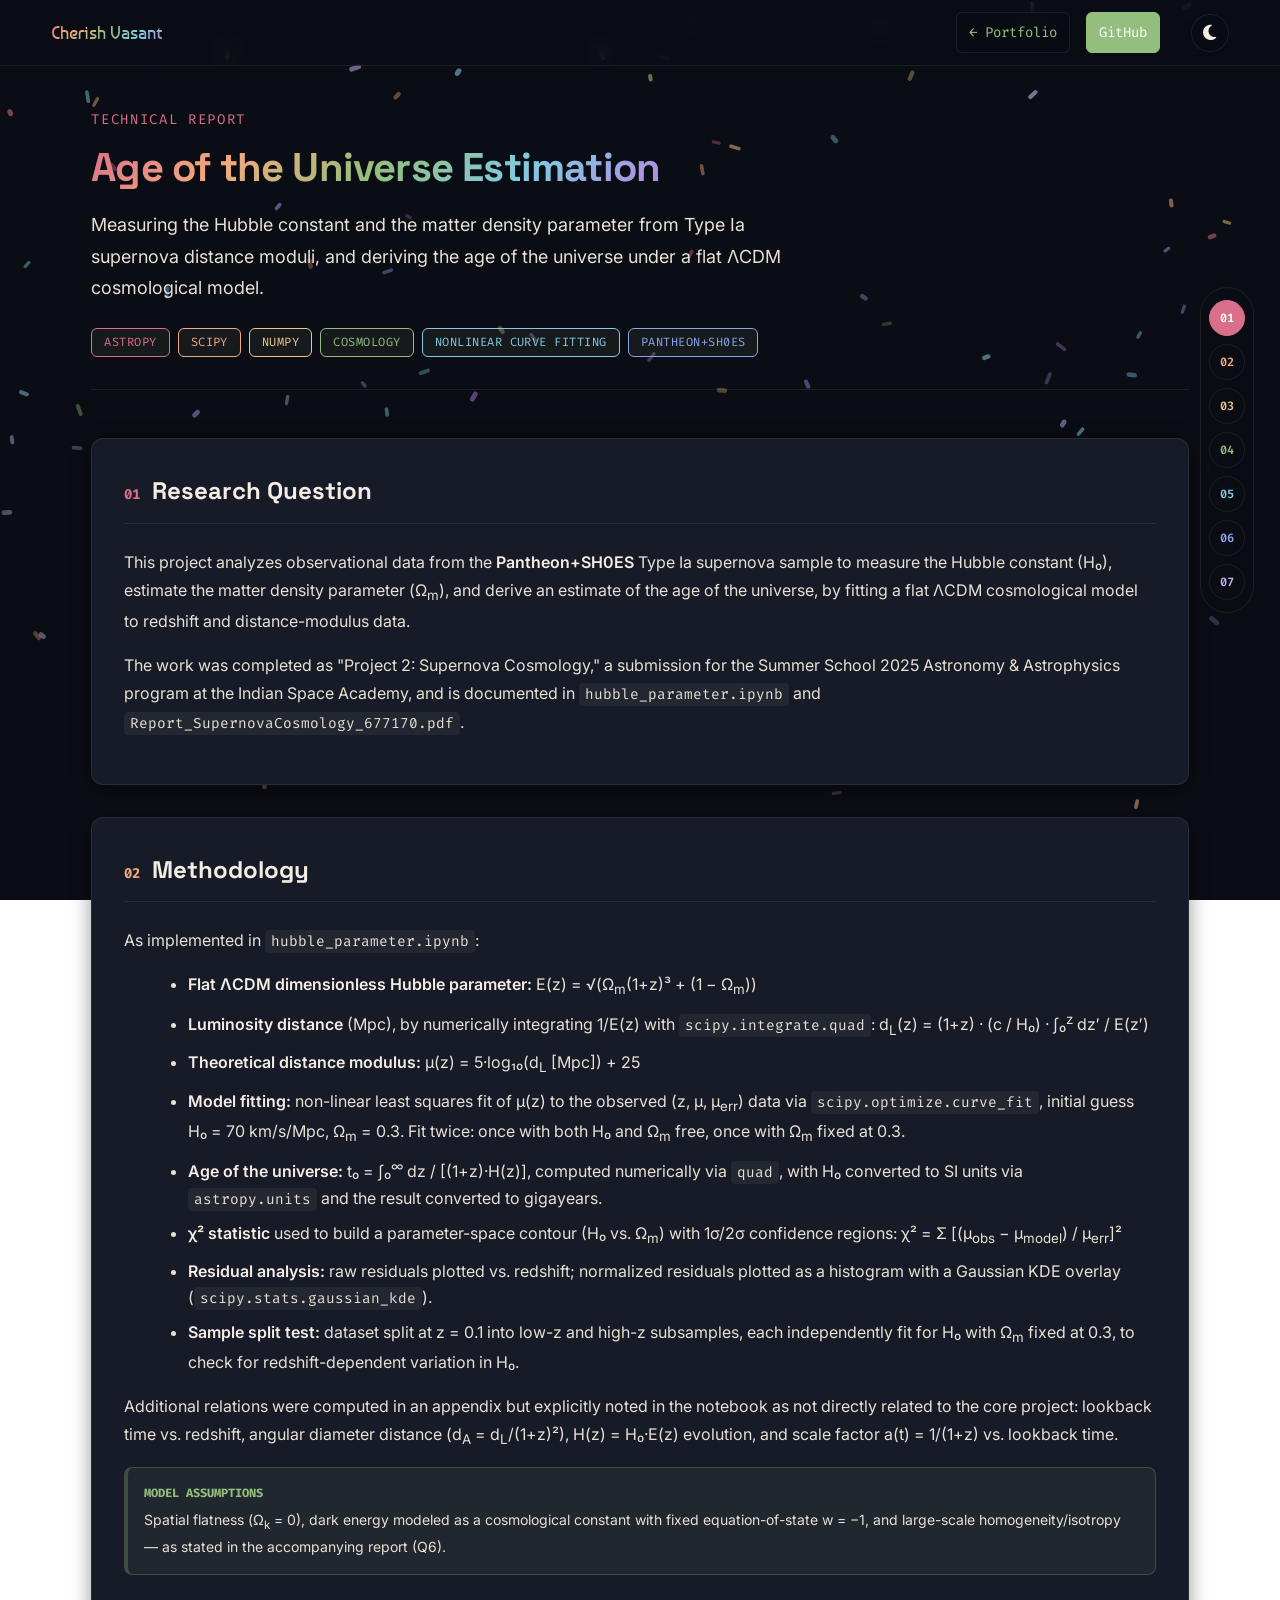
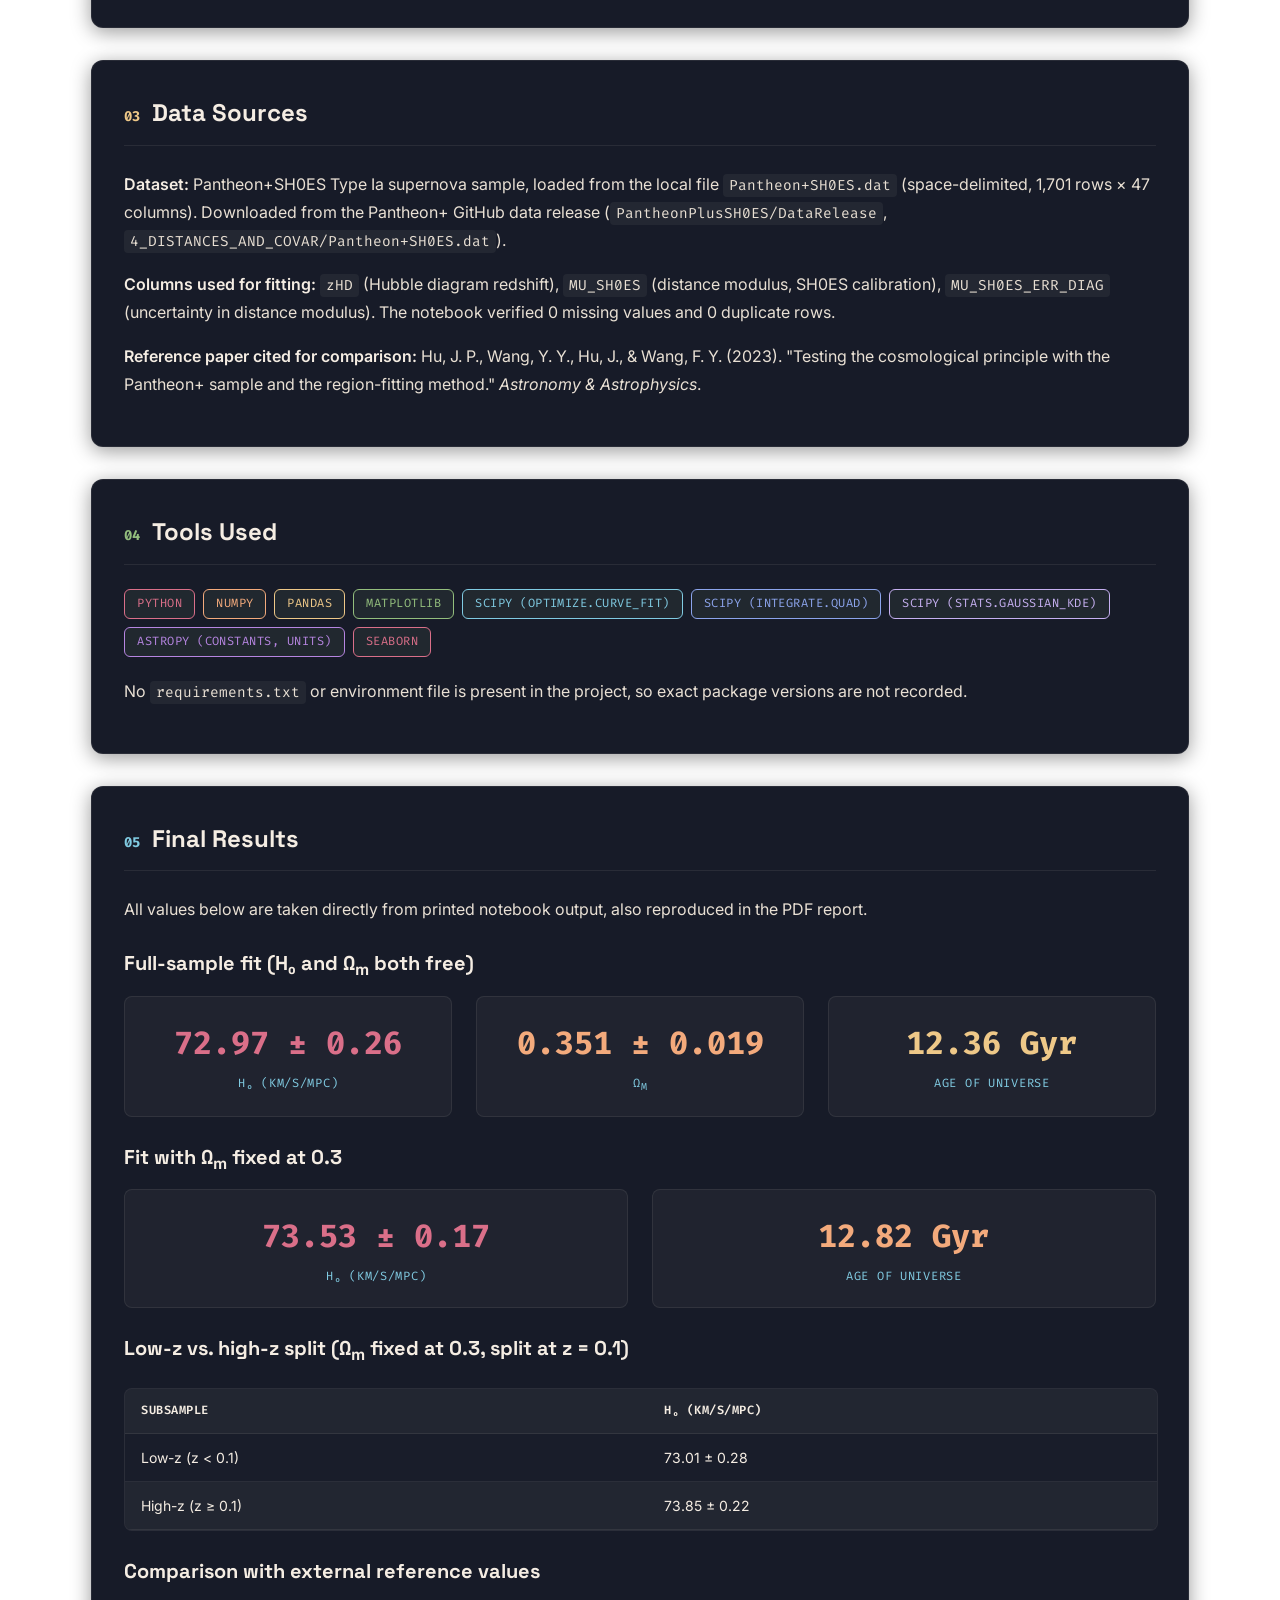
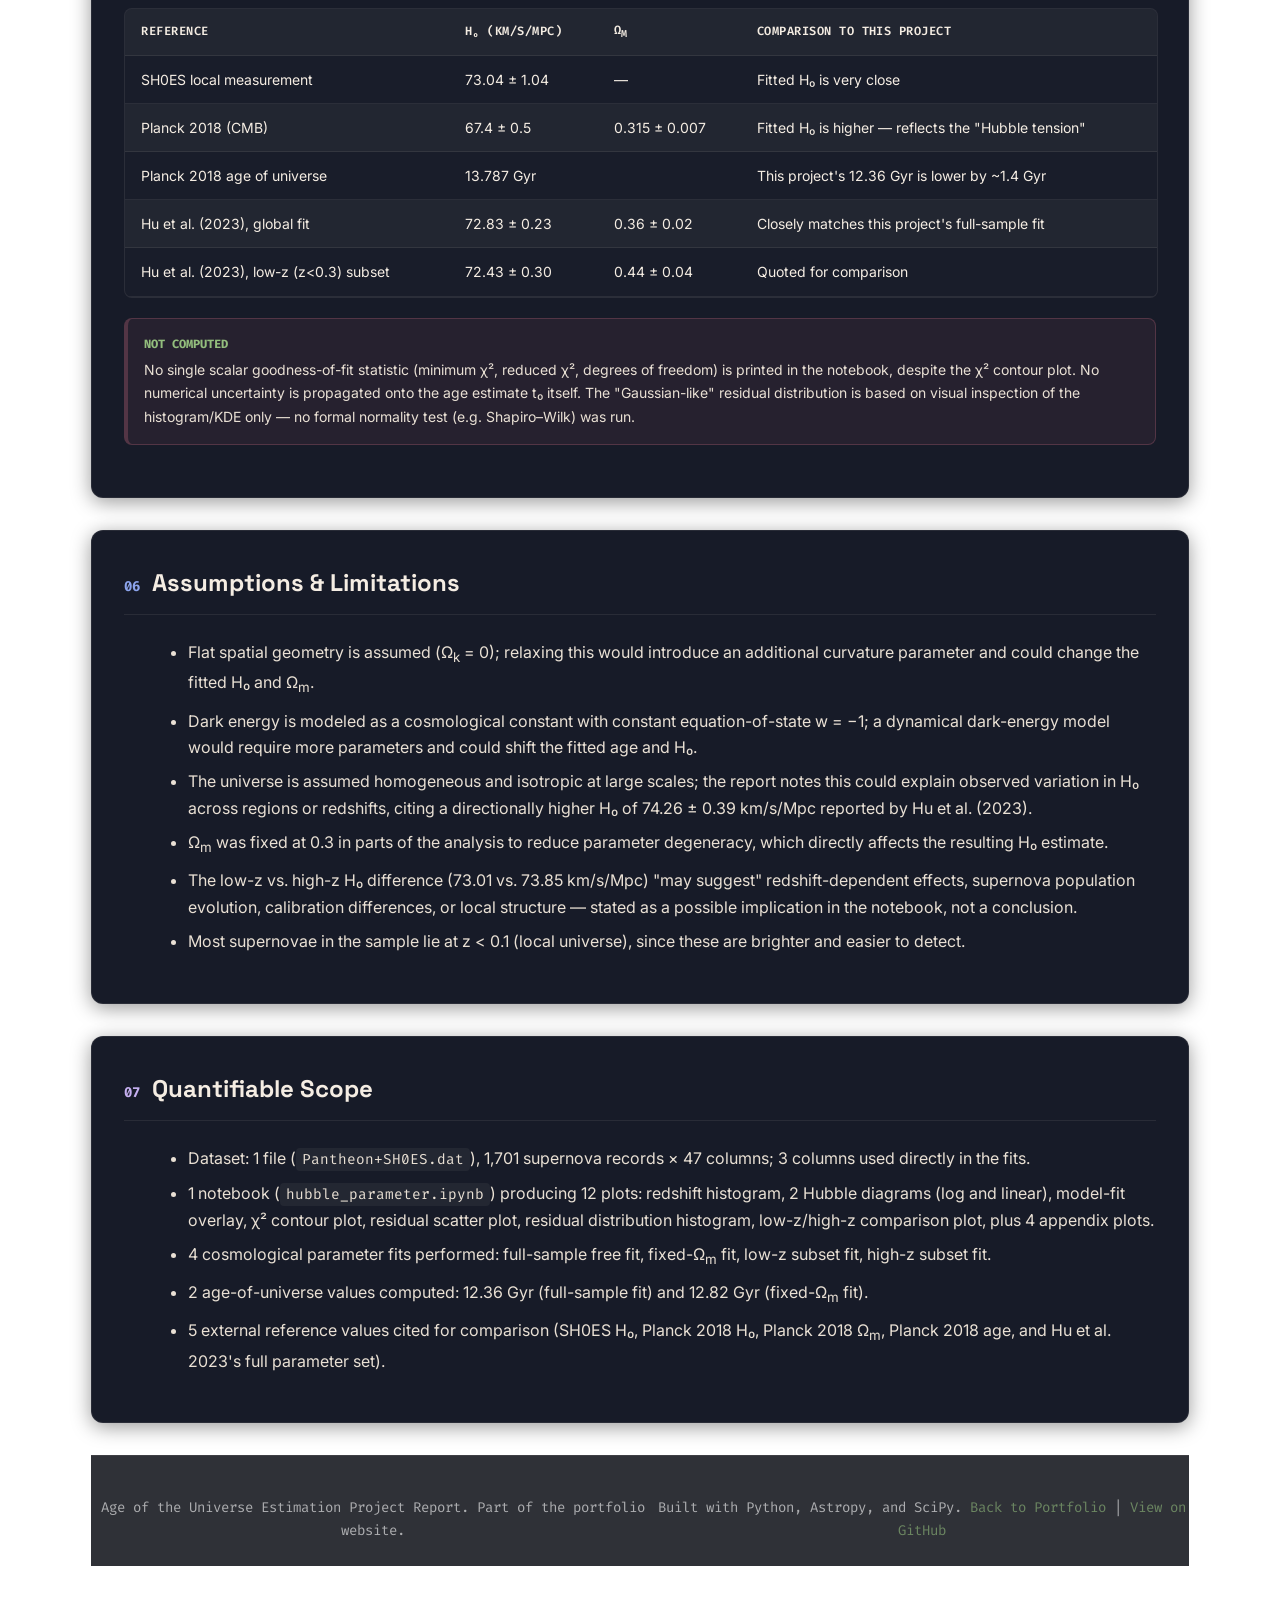
==== commit d8f6655f: "Update" ====
--- a/reports/Age-Of-Universe-Estimation_report.html
+++ b/reports/Age-Of-Universe-Estimation_report.html
@@ -6,7 +6,7 @@
     <title>Age of the Universe Estimation — Technical Report</title>
     <meta name="description" content="Technical report on measuring the Hubble constant and estimating the age of the universe from Type Ia supernova data using a flat ΛCDM cosmological model.">
 
-    <link rel="stylesheet" href="../styles.css?v=9">
+    <link rel="stylesheet" href="../styles.css?v=10">
     <link rel="preconnect" href="https://fonts.googleapis.com">
     <link rel="preconnect" href="https://fonts.gstatic.com" crossorigin>
     <link href="https://fonts.googleapis.com/css2?family=Baumans&family=Fira+Code:wght@400;500;700&family=Inter:wght@300;400;500;600;700&family=Space+Grotesk:wght@400;500;600;700&display=swap" rel="stylesheet">
--- a/styles.css
+++ b/styles.css
@@ -72,7 +72,6 @@
     --bg-mobile-menu: rgba(11, 13, 20, 0.98);
     --bg-mobile-menu-blur: rgba(11, 13, 20, 0.85);
     --bg-social-icon: rgba(11, 13, 20, 0.60);
-    --hero-cloud-color: rgba(255, 245, 220, 0.55);
 
     /* ── Borders ──────────────────────────────────────── */
     --border-color: rgba(255,241,224,0.08);
@@ -244,7 +243,6 @@
     --bg-mobile-menu: rgba(239, 230, 216, 0.98);
     --bg-mobile-menu-blur: rgba(239, 230, 216, 0.90);
     --bg-social-icon: rgba(243, 233, 215, 0.90);
-    --hero-cloud-color: rgba(255, 245, 220, 0.9);
 
     --border-color: rgba(58, 46, 34, 0.12);
     --border-subtle: rgba(58, 46, 34, 0.08);
@@ -458,8 +456,7 @@
 }
 
 a.selected {
-    border-bottom: 2px solid var(--color-accent);
-    color: var(--color-accent) !important;
+    border-bottom: 2px solid currentColor;
 }
 
 .gradient-text {
@@ -510,62 +507,6 @@
     padding: calc(var(--navbar-height) + var(--space-8)) var(--section-pad-x) var(--space-16);
     box-sizing: border-box;
 }
-
-.name-line {
-    position: relative;
-}
-
-/* Clouds are nested inside .accent (the "Cherish Vasant" span itself),
-   so left:0/right:0 always spans exactly the rendered width of the name
-   — no matter the viewport or font-size — instead of a fixed pixel
-   cluster that only lined up at one screen size. Sized in em so they
-   scale with the name's own responsive font-size. z-index:-1 sits them
-   behind the name text (see .name-line .accent for the stacking context). */
-.hero-name-clouds {
-    position: absolute;
-    left: 0;
-    right: 0;
-    bottom: -0.25em;
-    display: flex;
-    justify-content: space-between;
-    align-items: flex-end;
-    z-index: 1;
-    pointer-events: none;
-    width: 100%;
-}
-
-/* Cream swirls — soft-serve/frosting-swirl icon glyphs standing in for
-   the old CSS-blob clouds, still trailing the name in a scattered cluster */
-.hero-cloud.material-symbols-outlined {
-    position: relative;
-    display: inline-block;
-    color: var(--hero-cloud-color);
-    line-height: 1;
-    transition: transform 0.4s cubic-bezier(0.34, 1.2, 0.64, 1);
-    cursor: default;
-    pointer-events: auto;
-}
-
-.hero-cloud.hero-cloud-1 { font-size: 0.5em; }
-.hero-cloud.hero-cloud-2 { font-size: 0.4em; }
-.hero-cloud.hero-cloud-3 { font-size: 0.52em; }
-.hero-cloud.hero-cloud-4 { font-size: 0.38em; }
-.hero-cloud.hero-cloud-5 { font-size: 0.48em; }
-.hero-cloud.hero-cloud-6 { font-size: 0.4em; }
-.hero-cloud.hero-cloud-7 { font-size: 0.5em; }
-.hero-cloud.hero-cloud-8 { font-size: 0.36em; }
-.hero-cloud.hero-cloud-9 { font-size: 0.46em; }
-
-/* Every single cloud drifts downward (positive Y translation) on hover */
-.hero-cloud-1:hover { transform: translate(-0.3em, 0.35em); }
-.hero-cloud-2:hover { transform: translate(0.3em, 0.4em); }
-.hero-cloud-3:hover { transform: translate(0em, 0.38em); }
-.hero-cloud-4:hover { transform: translate(-0.25em, 0.35em); }
-.hero-cloud-5:hover { transform: translate(0.3em, 0.4em); }
-.hero-cloud-6:hover { transform: translate(0em, 0.35em); }
-.hero-cloud-7:hover { transform: translate(-0.3em, 0.4em); }
-.hero-cloud-8:hover { transform: translate(0.25em, 0.35em); }
-.hero-cloud-9:hover { transform: translate(-0.2em, 0.38em); }
 
 .cosmic-dust {
     position: absolute;
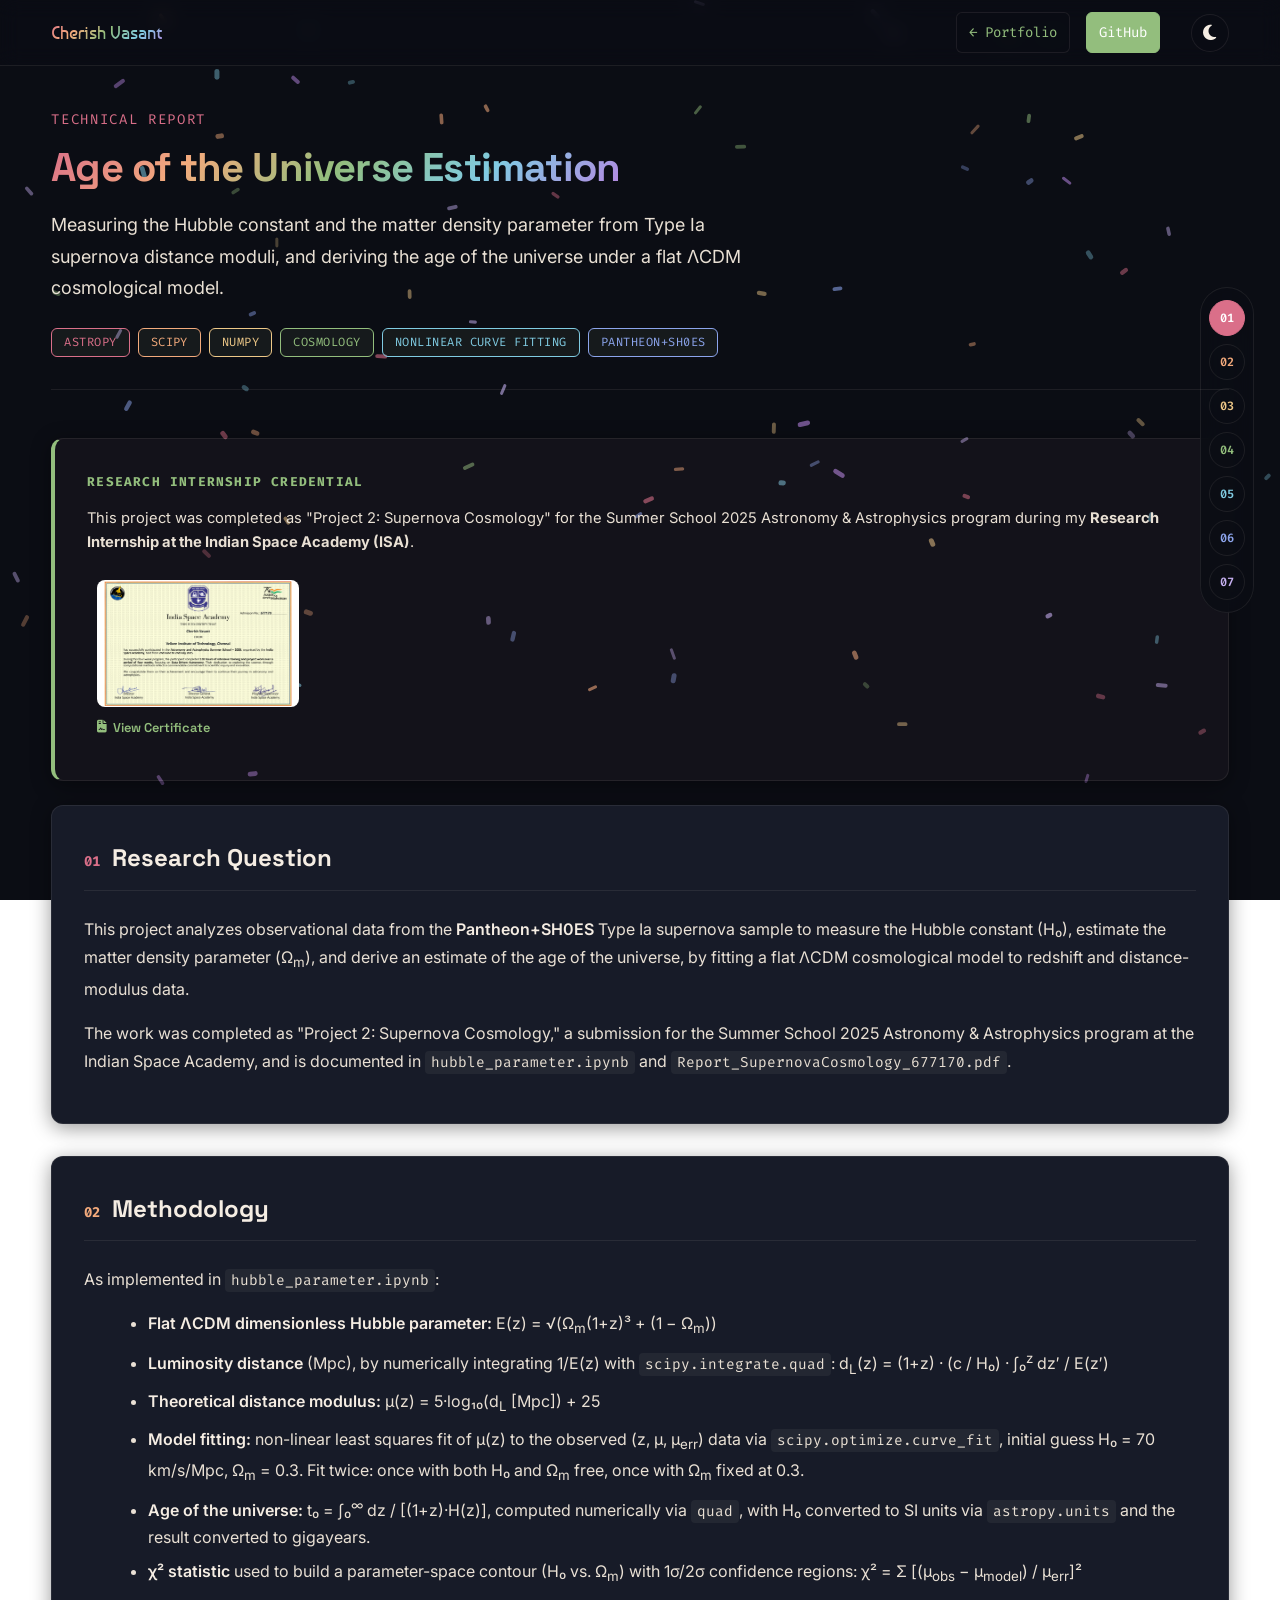
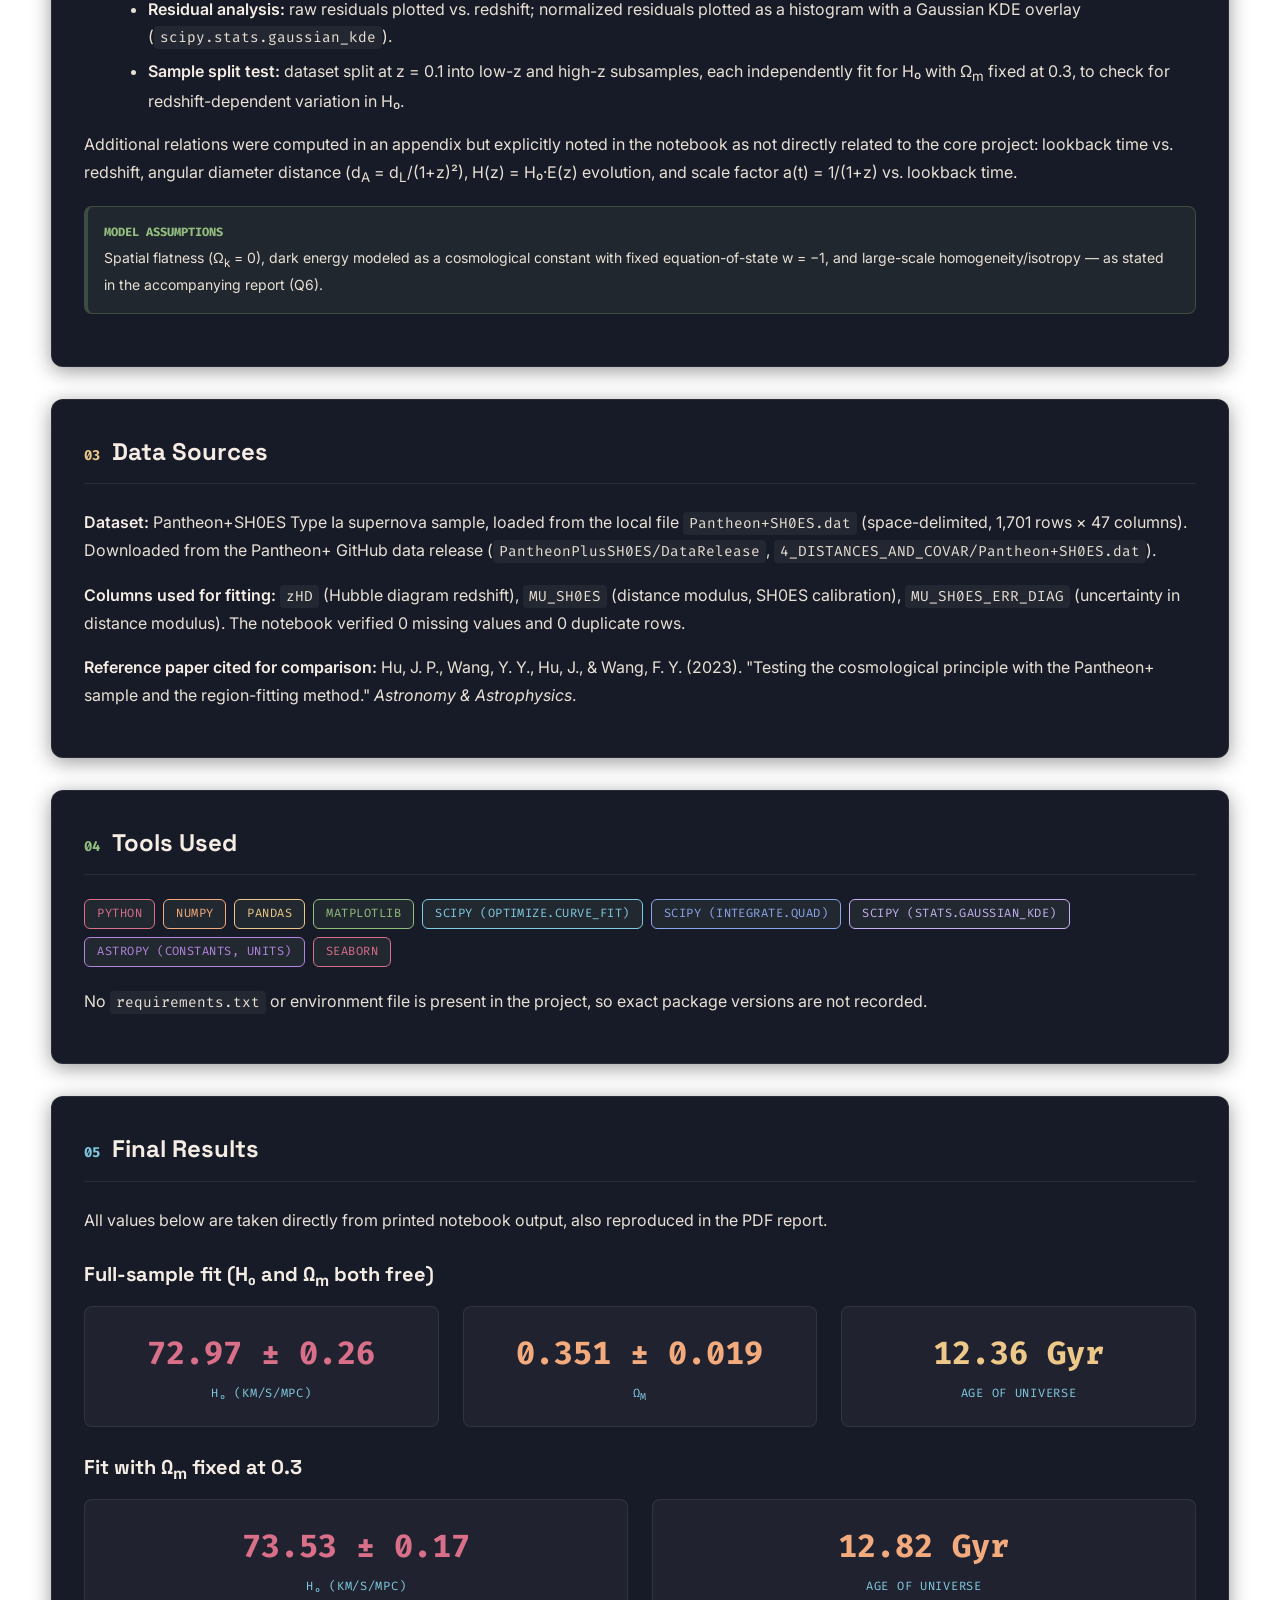
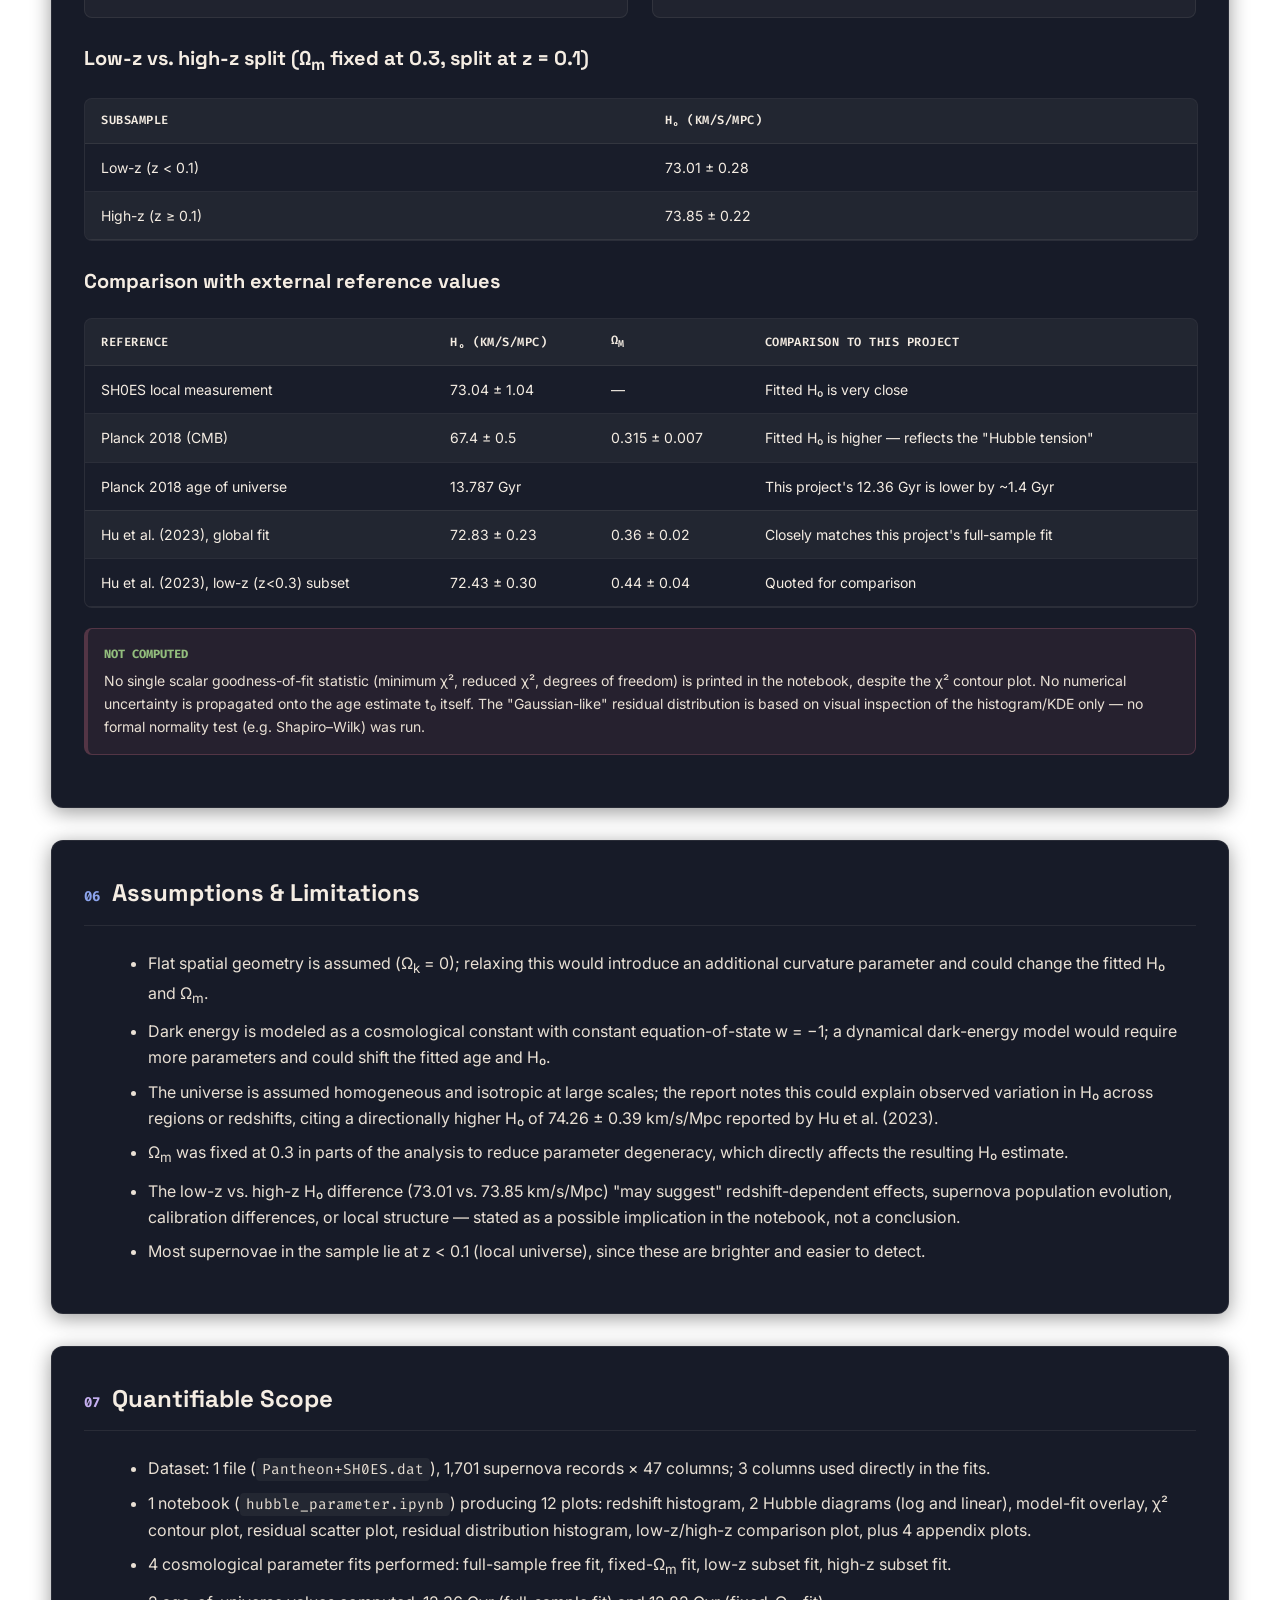
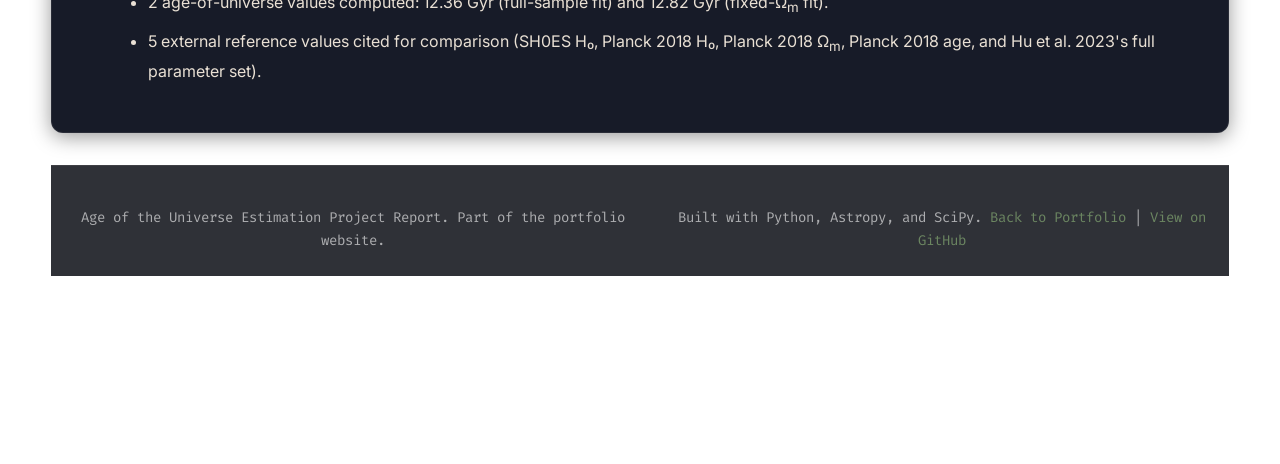
==== commit 54489a59: "Update" ====
--- a/reports/Age-Of-Universe-Estimation_report.html
+++ b/reports/Age-Of-Universe-Estimation_report.html
@@ -6,12 +6,12 @@
     <title>Age of the Universe Estimation — Technical Report</title>
     <meta name="description" content="Technical report on measuring the Hubble constant and estimating the age of the universe from Type Ia supernova data using a flat ΛCDM cosmological model.">
 
-    <link rel="stylesheet" href="../styles.css?v=10">
+    <link rel="stylesheet" href="../styles.css?v=31">
     <link rel="preconnect" href="https://fonts.googleapis.com">
     <link rel="preconnect" href="https://fonts.gstatic.com" crossorigin>
     <link href="https://fonts.googleapis.com/css2?family=Baumans&family=Fira+Code:wght@400;500;700&family=Inter:wght@300;400;500;600;700&family=Space+Grotesk:wght@400;500;600;700&display=swap" rel="stylesheet">
-    <link rel="stylesheet" href="reports.css?v=6">
-    <script src="report.js?v=6" defer></script>
+    <link rel="stylesheet" href="reports.css?v=8">
+    <script src="report.js?v=8"></script>
     <script src="../sprinkles.js?v=1" defer></script>
     <link rel="stylesheet" href="https://fonts.googleapis.com/css2?family=Material+Symbols+Outlined:opsz,wght,FILL,GRAD@24,400,0,0&icon_names=arrow_upward" />
     <link rel="stylesheet" href="https://cdnjs.cloudflare.com/ajax/libs/font-awesome/6.4.2/css/all.min.css" />
@@ -48,6 +48,22 @@
                 </div>
             </header>
 
+            <section class="report-section card"
+                style="border-left: 4px solid var(--color-primary); background: rgba(217, 151, 164, 0.04); margin-bottom: 24px;">
+                <h3 class="mono"
+                    style="font-size: 0.8rem; letter-spacing: 1.2px; color: var(--color-primary); text-transform: uppercase; margin-top: 0; margin-bottom: 8px;">
+                    Research Internship Credential</h3>
+                <p style="font-size: 0.92rem; line-height: 1.6; margin-bottom: 16px;">
+                    This project was completed as "Project 2: Supernova Cosmology" for the Summer School 2025 Astronomy &amp; Astrophysics program during my <strong>Research Internship at the Indian Space Academy (ISA)</strong>.
+                </p>
+                <div class="credential-row">
+                    <a class="credential-item" href="../documents/ISAInternship.pdf" target="_blank">
+                        <img class="credential-thumb" src="../images/CertificatePics/ISACertificate.png" alt="Indian Space Academy internship certificate" loading="lazy">
+                        <span class="credential-label"><i class="fa-solid fa-file-contract"></i> View Certificate</span>
+                    </a>
+                </div>
+            </section>
+
             <section class="report-section card" id="research-question">
                 <h2 class="section-header">Research Question</h2>
                 <p>
--- a/styles.css
+++ b/styles.css
@@ -102,9 +102,9 @@
     --bg-mobile-menu-near: rgba(20, 18, 31, 0.95);
 
     /* ── Intensity scale ─────────────────────────────── */
-    --intensity-high: rgba(110, 231, 183, 0.85);
-    --intensity-medium: rgba(110, 231, 183, 0.55);
-    --intensity-low: rgba(110, 231, 183, 0.25);
+    --intensity-high: rgba(147, 190, 125, 0.85);
+    --intensity-medium: rgba(147, 190, 125, 0.55);
+    --intensity-low: rgba(147, 190, 125, 0.25);
 
     /* ── Report / data UI (semantic) ─────────────────── */
     --color-success: #34d399;
@@ -123,15 +123,15 @@
     --color-primary-chat-bg: rgba(110, 231, 183, 0.08);
     --color-primary-chat-border: rgba(110, 231, 183, 0.25);
 
-    --react-thought-bg: rgba(59, 130, 246, 0.20);
-    --react-thought-text: #60a5fa;
-    --react-thought-border: rgba(59, 130, 246, 0.30);
-    --react-action-bg: rgba(234, 179, 8, 0.20);
-    --react-action-text: #facc15;
-    --react-action-border: rgba(234, 179, 8, 0.30);
-    --react-observation-bg: rgba(34, 197, 94, 0.20);
-    --react-observation-text: #4ade80;
-    --react-observation-border: rgba(34, 197, 94, 0.30);
+    --react-thought-bg: rgba(140, 164, 236, 0.20);
+    --react-thought-text: #7B94E0;
+    --react-thought-border: rgba(140, 164, 236, 0.30);
+    --react-action-bg: rgba(238, 200, 136, 0.20);
+    --react-action-text: #C99A3E;
+    --react-action-border: rgba(238, 200, 136, 0.30);
+    --react-observation-bg: rgba(147, 190, 125, 0.20);
+    --react-observation-text: #7FA968;
+    --react-observation-border: rgba(147, 190, 125, 0.30);
 
     --color-json-text: #34d399;
 
@@ -171,7 +171,7 @@
     --space-16: 4rem;
 
     /* ── Layout ──────────────────────────────────────── */
-    --container-max: 1120px;
+    --container-max: 1320px;
     --navbar-height: 52px;
     --section-pad-x: clamp(1.25rem, 4vw, 5rem);
     --section-pad-y: clamp(2rem, 5vw, 4rem);
@@ -263,6 +263,13 @@
     --text-white-muted: rgba(58, 46, 34, 0.55);
     --text-white-soft: #55442F;
     --text-body: #55442F;
+
+    /* React-trace badge text — darker than the dark-theme shades above so
+       small badge text stays readable against the light cream background
+       instead of washing out. */
+    --react-thought-text: #4C63B6;
+    --react-action-text: #8F6A1F;
+    --react-observation-text: #4F6E3E;
 }
 
 
@@ -515,15 +522,48 @@
     pointer-events: none;
 }
 
-.hero-content {
+.hero-grid {
     position: relative;
     z-index: 5;
+    display: grid;
+    grid-template-columns: 1.15fr 0.85fr;
+    gap: clamp(24px, 5vw, 56px);
+    align-items: center;
+    width: 100%;
+    max-width: 1380px;
+}
+
+.hero-content {
     display: flex;
     flex-direction: column;
     align-items: flex-start;
     text-align: left;
-    max-width: 850px;
+    max-width: 640px;
     width: 100%;
+}
+
+.hero-visual {
+    display: flex;
+    align-items: center;
+    justify-content: center;
+}
+
+.hero-visual svg {
+    width: 100%;
+    max-width: 480px;
+    height: auto;
+}
+
+.hero-visual #heroNodes circle {
+    transition: r 0.3s ease;
+}
+
+.hero-hi {
+    font-family: var(--font-mono);
+    font-size: clamp(0.95rem, 2vw, 1.1rem);
+    color: var(--text-primary);
+    letter-spacing: 0.5px;
+    margin: 0 0 var(--space-2);
 }
 
 .hire-badge {
@@ -596,14 +636,14 @@
 
 .contact-info-header {
     font-family: var(--font-mono);
-    font-size: clamp(0.9rem, 2vw, 1.05rem);
-    color: var(--color-sky) !important;
+    font-size: clamp(1rem, 2.2vw, 1.15rem);
+    color: var(--text-white) !important;
     margin: 0 0 var(--space-8);
     letter-spacing: 0.5px;
 }
 
 .contact-info-header a {
-    color: var(--color-sky) !important;
+    color: var(--text-white) !important;
     text-decoration: none;
 }
 
@@ -740,74 +780,202 @@
     transform: translateY(-2px);
 }
 
-.cert-grid {
+/* ═══════════════════════════════════════════════════════════
+   COURSES — bento grid, arranged for a bit of visual play: the
+   Machine Learning card (3 items) anchors the left column and
+   spans all 3 rows; Core Languages and Web Development sit beside
+   it as wide horizontal cards (their items placed side by side);
+   Data Quest closes out the bottom row. Each row is itself a link
+   showing the real certificate-image thumbnail (from
+   images/CertificatePics/) that opens the full certificate — the
+   PDF where one exists, otherwise the image itself — in a new tab.
+═══════════════════════════════════════════════════════════ */
+.bento {
     display: grid;
-    grid-template-columns: repeat(auto-fill, minmax(210px, 1fr));
-    gap: 12px;
+    grid-template-columns: repeat(3, 1fr);
+    gap: 18px;
     margin-top: 12px;
 }
 
-.cert-card {
-    display: flex;
-    flex-direction: column;
-    gap: 8px;
+/* Row 1: Machine Learning (single certificate) beside Core Languages.
+   Row 2: Web Development beside Data Quest — mirrored so each row
+   pairs one narrow single-item card with one wide two-item card. */
+.bcard.bcard-ml {
+    grid-column: 1;
+    grid-row: 1;
+}
+
+.bcard.bcard-languages {
+    grid-column: 2 / span 2;
+    grid-row: 1;
+}
+
+.bcard.bcard-webdev {
+    grid-column: 1 / span 2;
+    grid-row: 2;
+}
+
+.bcard.bcard-hackathon {
+    grid-column: 3;
+    grid-row: 2;
+}
+
+@media (max-width: 900px) {
+    .bento {
+        grid-template-columns: 1fr;
+    }
+
+    .bcard.bcard-ml,
+    .bcard.bcard-languages,
+    .bcard.bcard-webdev,
+    .bcard.bcard-hackathon {
+        grid-column: 1;
+        grid-row: auto;
+    }
+}
+
+.bcard {
+    position: relative;
     background-color: var(--bg-card);
     border: 1px solid var(--border-color);
+    border-top: 3px solid var(--bc, var(--color-primary));
+    border-radius: 12px;
+    padding: 22px;
+    display: flex;
+    flex-direction: column;
+}
+
+.bcard-type {
+    position: absolute;
+    top: 16px;
+    right: 16px;
+    font-family: var(--font-mono);
+    font-size: 0.65rem;
+    letter-spacing: 0.06em;
+    text-transform: uppercase;
+    padding: 3px 10px;
+    border-radius: 999px;
+    background: var(--color-primary-faint);
+    border: 1px solid var(--color-primary-border);
+    color: var(--color-primary);
+}
+
+.bcard-type.hackathon {
+    background: var(--color-gold-faint);
+    border-color: var(--color-gold-border);
+    color: var(--color-gold);
+}
+
+.blabel {
+    font-family: var(--font-mono);
+    font-size: 0.7rem;
+    letter-spacing: 0.06em;
+    text-transform: uppercase;
+    color: var(--text-white-muted);
+    padding-right: 70px;
+}
+
+.bhead {
+    font-family: var(--font-heading);
+    font-weight: 700;
+    font-size: 1.05rem;
+    color: var(--text-primary);
+    margin-top: 8px;
+}
+
+.bitems {
+    margin-top: 16px;
+    display: flex;
+    flex-direction: column;
+    gap: 20px;
+}
+
+.bitems.bitems-row {
+    flex-direction: row;
+    align-items: stretch;
+}
+
+.bitems.bitems-row .bitem {
+    flex: 1 1 0;
+}
+
+@media (max-width: 900px) {
+    .bitems.bitems-row {
+        flex-direction: column;
+    }
+}
+
+.bitem {
+    display: flex;
+    flex-direction: column;
+    gap: 10px;
+    padding: 10px;
+    margin: 0 -10px;
+    text-decoration: none;
+    border-radius: 12px;
+    transition: background-color 0.2s ease, transform 0.2s ease;
+}
+
+.bitem:hover {
+    background-color: var(--bg-card-hover);
+    transform: translateY(-2px);
+}
+
+.bitem-thumb {
+    width: 100%;
+    aspect-ratio: 16 / 10;
     border-radius: 8px;
-    padding: 14px 16px;
-    text-decoration: none;
-    transition: transform 0.25s ease, border-color 0.25s ease, box-shadow 0.25s ease;
-}
-
-.cert-card:hover {
-    transform: translateY(-3px);
-    border-color: var(--color-primary-border);
-    box-shadow: 0 8px 20px var(--shadow-md);
-}
-
-.cert-card-icon {
+    background: #ffffff;
+    border: 1px solid var(--border-color);
+    display: flex;
+    align-items: center;
+    justify-content: center;
+    overflow: hidden;
+    flex-shrink: 0;
+}
+
+.bitem-thumb img {
+    width: 100%;
+    height: 100%;
+    object-fit: contain;
+    display: block;
+}
+
+.bitem-row {
+    display: flex;
+    align-items: center;
+    gap: 10px;
+}
+
+.bitem-text {
+    flex-grow: 1;
+    font-size: 0.85rem;
+    color: var(--text-white-soft);
+}
+
+.badge2 {
+    font-family: var(--font-mono);
+    font-size: 0.68rem;
+    padding: 2px 9px;
+    border-radius: 10px;
+    background: var(--bg-dark);
+    color: var(--text-white-muted);
+    border: 1px solid var(--border-color);
+    flex-shrink: 0;
+}
+
+.bitem-view {
     color: var(--color-primary);
-    font-size: 1.1rem;
-}
-
-.cert-card-title {
-    color: var(--text-primary);
+    font-family: var(--font-heading);
     font-weight: 600;
-    font-size: 0.88rem;
-    line-height: 1.35;
-}
-
-.cert-card-meta {
-    color: var(--text-secondary);
-    font-size: 0.75rem;
-    line-height: 1.4;
-}
-
-.cert-card-action {
-    margin-top: auto;
-    padding-top: 4px;
-    color: var(--color-primary);
-    font-family: var(--font-mono);
-    font-size: 0.72rem;
-    letter-spacing: 0.4px;
-    text-transform: uppercase;
-    display: flex;
+    font-size: 0.78rem;
+    white-space: nowrap;
+    flex-shrink: 0;
+    display: inline-flex;
     align-items: center;
     gap: 6px;
 }
 
-.cert-card.cert-card-compact {
-    flex-direction: row;
-    align-items: center;
-    gap: 10px;
-    padding: 10px 14px;
-    width: fit-content;
-}
-
-.cert-card.cert-card-compact .cert-card-action {
-    margin-top: 0;
-    padding-top: 0;
-}
 
 .research-card {
     background-color: var(--bg-card);
@@ -1045,6 +1213,49 @@
     padding-bottom: 10px;
 }
 
+/* ═══════════════════════════════════════════════════════════
+   SECTION HEADLINES — small colored eyebrow label + a big
+   statement with 1-2 key phrases underlined in a hand-drawn
+   squiggle. Applied to About Me, Skills, Projects, Journey,
+   Research, Courses only (added via the extra .eyebrow class on
+   their h1.section-head) — Contact keeps its original plain
+   section-head treatment untouched.
+═══════════════════════════════════════════════════════════ */
+h1.section-head.eyebrow {
+    font-size: 0.78rem;
+    font-family: var(--font-mono);
+    letter-spacing: 0.18em;
+    text-transform: uppercase;
+    font-weight: 600;
+    border-bottom: none;
+    padding-bottom: 0;
+    margin-bottom: var(--space-3);
+}
+
+.section-headline {
+    font-family: var(--font-heading);
+    font-weight: 700;
+    font-size: clamp(1.4rem, 3.2vw, 2.1rem);
+    line-height: 1.35;
+    max-width: 840px;
+    color: var(--text-primary);
+    margin: 0 0 var(--space-8);
+}
+
+.u {
+    position: relative;
+    white-space: nowrap;
+}
+
+.u svg {
+    position: absolute;
+    left: -3%;
+    bottom: -8px;
+    width: 106%;
+    height: 12px;
+    overflow: visible;
+}
+
 p,
 .project-card p,
 .timeline-content p,
@@ -1071,6 +1282,115 @@
 /* ═══════════════════════════════════════════════════════════
    PROJECTS GRID
 ═══════════════════════════════════════════════════════════ */
+/* ═══════════════════════════════════════════════════════════
+   PROJECTS SPECTRUM — rainbow track with 4 category stops;
+   dragging/clicking the marker filters the grid below to that
+   discipline. "All Projects" toggles back to the full grid.
+═══════════════════════════════════════════════════════════ */
+.projects-toolbar {
+    display: flex;
+    flex-wrap: wrap;
+    align-items: center;
+    justify-content: space-between;
+    gap: var(--space-4);
+    margin-bottom: var(--space-6);
+}
+
+.section-lead {
+    color: var(--text-white-soft);
+    font-size: 0.92rem;
+    margin: 0;
+    max-width: 46ch;
+}
+
+.all-projects-btn {
+    font-family: var(--font-heading);
+    font-weight: 600;
+    font-size: 0.88rem;
+    padding: 10px 22px;
+    border-radius: 999px;
+    border: 2px solid var(--color-gold);
+    background: transparent;
+    color: var(--text-primary);
+    cursor: pointer;
+    transition: var(--transition);
+    white-space: nowrap;
+}
+
+.all-projects-btn:hover {
+    background: var(--color-gold-faint);
+    transform: translateY(-2px);
+}
+
+.all-projects-btn.active {
+    background: var(--color-gold);
+    border-color: var(--color-gold);
+    color: #241811;
+}
+
+.spectrum-wrap {
+    margin-bottom: var(--space-10);
+}
+
+.spectrum-track {
+    position: relative;
+    height: 6px;
+    border-radius: 6px;
+    background: var(--gradient-aurora);
+    margin: 0 12px;
+}
+
+.spectrum-tick {
+    position: absolute;
+    top: 50%;
+    transform: translate(-50%, -50%);
+    width: 16px;
+    height: 16px;
+    border-radius: 50%;
+    background: var(--bg-dark);
+    border: 2px solid var(--text-primary);
+    padding: 0;
+    cursor: pointer;
+    z-index: 3;
+    transition: transform 0.2s ease;
+}
+
+.spectrum-tick:hover {
+    transform: translate(-50%, -50%) scale(1.15);
+}
+
+.spectrum-tick.active {
+    background: var(--text-primary);
+}
+
+.spectrum-marker {
+    position: absolute;
+    top: 50%;
+    width: 24px;
+    height: 24px;
+    border-radius: 50%;
+    background: #ffffff;
+    box-shadow: 0 0 0 4px var(--shadow-md), 0 4px 14px var(--shadow-lg);
+    transform: translate(-50%, -50%);
+    transition: left 0.35s cubic-bezier(0.4, 0, 0.2, 1);
+    cursor: grab;
+    z-index: 4;
+}
+
+.spectrum-marker:active {
+    cursor: grabbing;
+}
+
+.spectrum-labels {
+    display: flex;
+    justify-content: space-between;
+    margin-top: 18px;
+    font-family: var(--font-mono);
+    font-size: 0.75rem;
+    letter-spacing: 0.5px;
+    color: var(--text-white-soft);
+}
+
 .projects-grid {
     display: grid;
     grid-template-columns: repeat(2, 1fr);
@@ -1411,6 +1731,70 @@
     padding: 0;
 }
 
+/* Internship entries with a certificate: text on the left, certificate
+   image + "View Certificate" button in its own column on the right —
+   the text column narrows to make room, which is what pulls the
+   date/location group in from the far edge. */
+.timeline-content-with-cert {
+    display: grid;
+    grid-template-columns: 1fr auto;
+    gap: 28px;
+    align-items: start;
+}
+
+.timeline-body {
+    min-width: 0;
+}
+
+.timeline-cert {
+    display: flex;
+    flex-direction: column;
+    align-items: center;
+    gap: 10px;
+    width: 170px;
+    flex-shrink: 0;
+}
+
+.timeline-cert-thumb {
+    width: 100%;
+    aspect-ratio: 16 / 10;
+    object-fit: contain;
+    background: #ffffff;
+    border: 1px solid var(--border-color);
+    border-radius: 8px;
+}
+
+.timeline-cert-btn {
+    display: inline-block;
+    width: 100%;
+    text-align: center;
+    padding: 8px 0;
+    border-radius: 999px;
+    background: var(--color-coral);
+    color: #000000;
+    font-family: var(--font-heading);
+    font-weight: 600;
+    font-size: 0.8rem;
+    text-decoration: none;
+    transition: var(--transition);
+}
+
+.timeline-cert-btn:hover {
+    opacity: 0.85;
+    transform: translateY(-2px);
+}
+
+@media (max-width: 768px) {
+    .timeline-content-with-cert {
+        grid-template-columns: 1fr;
+    }
+
+    .timeline-cert {
+        width: 200px;
+        margin: 0 auto;
+    }
+}
+
 .timeline-header {
     display: flex;
     justify-content: space-between;
@@ -1596,6 +1980,14 @@
    RESPONSIVE — BREAKPOINTS
 ═══════════════════════════════════════════════════════════ */
 @media (max-width: 992px) {
+    .hero-grid {
+        grid-template-columns: 1fr;
+    }
+
+    .hero-visual svg {
+        max-width: 320px;
+    }
+
     .name-line {
         font-size: 3rem;
     }
@@ -1781,17 +2173,34 @@
 #resume h1.section-head { color: var(--color-sage); }
 #research h1.section-head { color: var(--color-sky); }
 #courses h1.section-head { color: var(--color-periwinkle); }
-#contact h1.section-head { color: var(--color-lavender); }
+
+/* Contact deliberately does NOT follow the other sections' rainbow
+   title + underline treatment (or the eyebrow/headline component) —
+   centered, plain high-contrast text, no border-bottom. */
+#contact {
+    text-align: center;
+}
+
+#contact h1.section-head {
+    color: var(--text-primary);
+    border-bottom: none;
+    padding-bottom: 0;
+}
+
+/* The heading/intro above should center, but the card labels/values
+   inside each connect-card should stay left-aligned regardless. */
+#contact .connect-links {
+    text-align: left;
+}
 
 /* Hero badge & image container accents */
 .hire-badge { color: var(--color-gold) !important; border-color: var(--color-gold-border) !important; }
 .image-container { border-color: var(--color-sage) !important; }
 
-/* Journey — Sage Green section theme & Peach/Coral cert action buttons */
+/* Journey — Sage Green section theme */
 .work-experience-block h2,
 .education-block h2 { color: var(--color-sage); }
 .timeline-dot { background: var(--color-sage) !important; }
-.journey-stack .cert-card-action { color: var(--color-coral) !important; }
 
 /* Research — Sky Blue section theme */
 .research-card-icon { color: var(--color-sky); }
@@ -1828,10 +2237,6 @@
 .skills-category:nth-of-type(6) .prompt { color: var(--color-sky); }
 .skills-category:nth-of-type(6) .skill-tag { background-color: var(--color-secondary-dim); border-color: var(--color-secondary-border); }
 .skills-category:nth-of-type(6) .skill-tag:hover { border-color: var(--color-sky); background-color: var(--color-secondary-dim); }
-
-/* Courses & Hackathons — Gold metadata & Peach/Coral View Certificate buttons */
-.cert-grid .cert-card .cert-card-meta { color: var(--color-gold); }
-.cert-grid .cert-card .cert-card-action { color: var(--color-coral) !important; }
 
 /* Contact — Brand-inspired card colors (GitHub in Sage Green) */
 .connect-links .connect-card:nth-child(1) .connect-icon,
@@ -1842,6 +2247,8 @@
 .connect-links .connect-card:nth-child(3) .connect-label { color: var(--color-sage); }
 .connect-links .connect-card:nth-child(4) .connect-icon,
 .connect-links .connect-card:nth-child(4) .connect-label { color: var(--color-rose); }
+.connect-links .connect-card:nth-child(5) .connect-icon,
+.connect-links .connect-card:nth-child(5) .connect-label { color: var(--color-amethyst); }
 
 .connect-links .connect-card:nth-child(1):hover { border-color: var(--color-gold-border) !important; }
 .connect-links .connect-card:nth-child(1):hover .connect-icon { border-color: var(--color-gold) !important; }
@@ -1851,6 +2258,17 @@
 .connect-links .connect-card:nth-child(3):hover .connect-icon { border-color: var(--color-sage) !important; }
 .connect-links .connect-card:nth-child(4):hover { border-color: var(--color-accent-border) !important; }
 .connect-links .connect-card:nth-child(4):hover .connect-icon { border-color: var(--color-rose) !important; }
+.connect-links .connect-card:nth-child(5):hover { border-color: var(--color-amethyst-border) !important; }
+.connect-links .connect-card:nth-child(5):hover .connect-icon { border-color: var(--color-amethyst) !important; }
+
+/* 5 cards in a 2-column grid leaves the last one alone on its own
+   row — center it instead of letting it hug the left edge. */
+.connect-links .connect-card:nth-child(5) {
+    grid-column: 1 / -1;
+    max-width: 320px;
+    margin: 0 auto;
+    width: 100%;
+}
 
 /* Back-to-top — periwinkle to rose */
 .back-to-top { background: var(--color-periwinkle) !important; }
--- a/reports/reports.css
+++ b/reports/reports.css
@@ -31,49 +31,38 @@
     --rainbow-8: var(--color-amethyst);
 }
 
-.section-number.accent-1,
-.section-nav-item.accent-1 { color: var(--rainbow-1); }
-.section-number.accent-2,
-.section-nav-item.accent-2 { color: var(--rainbow-2); }
-.section-number.accent-3,
-.section-nav-item.accent-3 { color: var(--rainbow-3); }
-.section-number.accent-4,
-.section-nav-item.accent-4 { color: var(--rainbow-4); }
-.section-number.accent-5,
-.section-nav-item.accent-5 { color: var(--rainbow-5); }
-.section-number.accent-6,
-.section-nav-item.accent-6 { color: var(--rainbow-6); }
-.section-number.accent-7,
-.section-nav-item.accent-7 { color: var(--rainbow-7); }
-.section-number.accent-8,
-.section-nav-item.accent-8 { color: var(--rainbow-8); }
-
-.section-nav-item.accent-1.active { background: var(--rainbow-1); border-color: var(--rainbow-1); color: var(--text-white); }
-.section-nav-item.accent-2.active { background: var(--rainbow-2); border-color: var(--rainbow-2); color: var(--text-white); }
-.section-nav-item.accent-3.active { background: var(--rainbow-3); border-color: var(--rainbow-3); color: var(--text-white); }
-.section-nav-item.accent-4.active { background: var(--rainbow-4); border-color: var(--rainbow-4); color: var(--text-white); }
-.section-nav-item.accent-5.active { background: var(--rainbow-5); border-color: var(--rainbow-5); color: var(--text-white); }
-.section-nav-item.accent-6.active { background: var(--rainbow-6); border-color: var(--rainbow-6); color: var(--text-white); }
-.section-nav-item.accent-7.active { background: var(--rainbow-7); border-color: var(--rainbow-7); color: var(--text-white); }
-.section-nav-item.accent-8.active { background: var(--rainbow-8); border-color: var(--rainbow-8); color: var(--text-white); }
-
-.section-nav-item.accent-1:hover { border-color: var(--rainbow-1); color: var(--rainbow-1); }
-.section-nav-item.accent-2:hover { border-color: var(--rainbow-2); color: var(--rainbow-2); }
-.section-nav-item.accent-3:hover { border-color: var(--rainbow-3); color: var(--rainbow-3); }
-.section-nav-item.accent-4:hover { border-color: var(--rainbow-4); color: var(--rainbow-4); }
-.section-nav-item.accent-5:hover { border-color: var(--rainbow-5); color: var(--rainbow-5); }
-.section-nav-item.accent-6:hover { border-color: var(--rainbow-6); color: var(--rainbow-6); }
-.section-nav-item.accent-7:hover { border-color: var(--rainbow-7); color: var(--rainbow-7); }
-.section-nav-item.accent-8:hover { border-color: var(--rainbow-8); color: var(--rainbow-8); }
-
-.section-nav-item.accent-1.active:hover { color: var(--text-white); }
-.section-nav-item.accent-2.active:hover { color: var(--text-white); }
-.section-nav-item.accent-3.active:hover { color: var(--text-white); }
-.section-nav-item.accent-4.active:hover { color: var(--text-white); }
-.section-nav-item.accent-5.active:hover { color: var(--text-white); }
-.section-nav-item.accent-6.active:hover { color: var(--text-white); }
-.section-nav-item.accent-7.active:hover { color: var(--text-white); }
-.section-nav-item.accent-8.active:hover { color: var(--text-white); }
+.section-number.accent-1 { color: var(--rainbow-1); }
+.section-number.accent-2 { color: var(--rainbow-2); }
+.section-number.accent-3 { color: var(--rainbow-3); }
+.section-number.accent-4 { color: var(--rainbow-4); }
+.section-number.accent-5 { color: var(--rainbow-5); }
+.section-number.accent-6 { color: var(--rainbow-6); }
+.section-number.accent-7 { color: var(--rainbow-7); }
+.section-number.accent-8 { color: var(--rainbow-8); }
+
+/* Section-nav circles get their accent color from a single inline
+   custom property (--nav-item-accent, set per-button in report.js)
+   rather than 8 separate .accent-N cascade rules — this removes any
+   chance of a specificity fight ever recoloring the wrong circle. */
+.section-nav-item {
+    color: var(--nav-item-accent, var(--text-secondary));
+}
+
+.section-nav-item:hover {
+    border-color: var(--nav-item-accent, var(--color-primary-glow));
+    color: var(--nav-item-accent, var(--color-primary));
+}
+
+.section-nav-item.active {
+    background: var(--nav-item-accent, var(--color-primary));
+    border-color: var(--nav-item-accent, var(--color-primary));
+    color: var(--text-white);
+}
+
+.section-nav-item.active:hover {
+    background: var(--nav-item-accent, var(--color-primary));
+    color: var(--text-white);
+}
 
 /* Rainbow rotation for repeating content blocks: tags, metric numbers,
    timeline steps, and matrix stat badges */
@@ -415,7 +404,6 @@
     border: 1px solid var(--border-color);
     border-radius: 50%;
     background: transparent;
-    color: var(--text-secondary);
     font-family: var(--font-mono);
     font-size: var(--text-xs);
     font-weight: 600;
@@ -425,22 +413,6 @@
     align-items: center;
     justify-content: center;
     padding: 0;
-}
-
-.section-nav-item:hover {
-    border-color: var(--color-primary-glow);
-    color: var(--color-primary);
-}
-
-.section-nav-item.active {
-    background: var(--color-primary);
-    border-color: var(--color-primary);
-    color: var(--text-white);
-}
-
-.section-nav-item.active:hover {
-    background: var(--color-primary);
-    color: var(--text-white);
 }
 
 /* Chart panels */
@@ -1091,10 +1063,19 @@
 
 .react-text {
     font-size: var(--text-sm);
-    color: var(--text-secondary);
+    color: var(--text-primary);
     font-family: var(--font-mono);
     white-space: pre-line;
     line-height: 1.5;
+}
+
+.react-text strong {
+    color: var(--color-accent);
+    font-weight: 600;
+}
+
+.react-text code {
+    color: var(--color-primary);
 }
 
 .json-wrapper {
@@ -1398,4 +1379,50 @@
     .matrix-grid-container {
         transform: scale(0.92);
     }
+}
+
+/* ============================================================
+   Credential row — small certificate-image thumbnails paired
+   with their existing action buttons, matching the thumbnail
+   treatment used for certificates on the main site.
+   ============================================================ */
+.credential-row {
+    display: flex;
+    flex-wrap: wrap;
+    gap: 16px;
+}
+
+.credential-item {
+    display: flex;
+    flex-direction: column;
+    gap: 10px;
+    width: 200px;
+    text-decoration: none;
+    padding: 10px;
+    border-radius: 10px;
+    transition: background-color 0.2s ease, transform 0.2s ease;
+}
+
+.credential-item:hover {
+    background-color: var(--bg-card-hover);
+    transform: translateY(-2px);
+}
+
+.credential-thumb {
+    width: 100%;
+    aspect-ratio: 16 / 10;
+    object-fit: contain;
+    background: #ffffff;
+    border: 1px solid var(--border-color);
+    border-radius: 8px;
+}
+
+.credential-label {
+    font-family: var(--font-heading);
+    font-weight: 600;
+    font-size: 0.8rem;
+    color: var(--color-primary);
+    display: inline-flex;
+    align-items: center;
+    gap: 6px;
 }
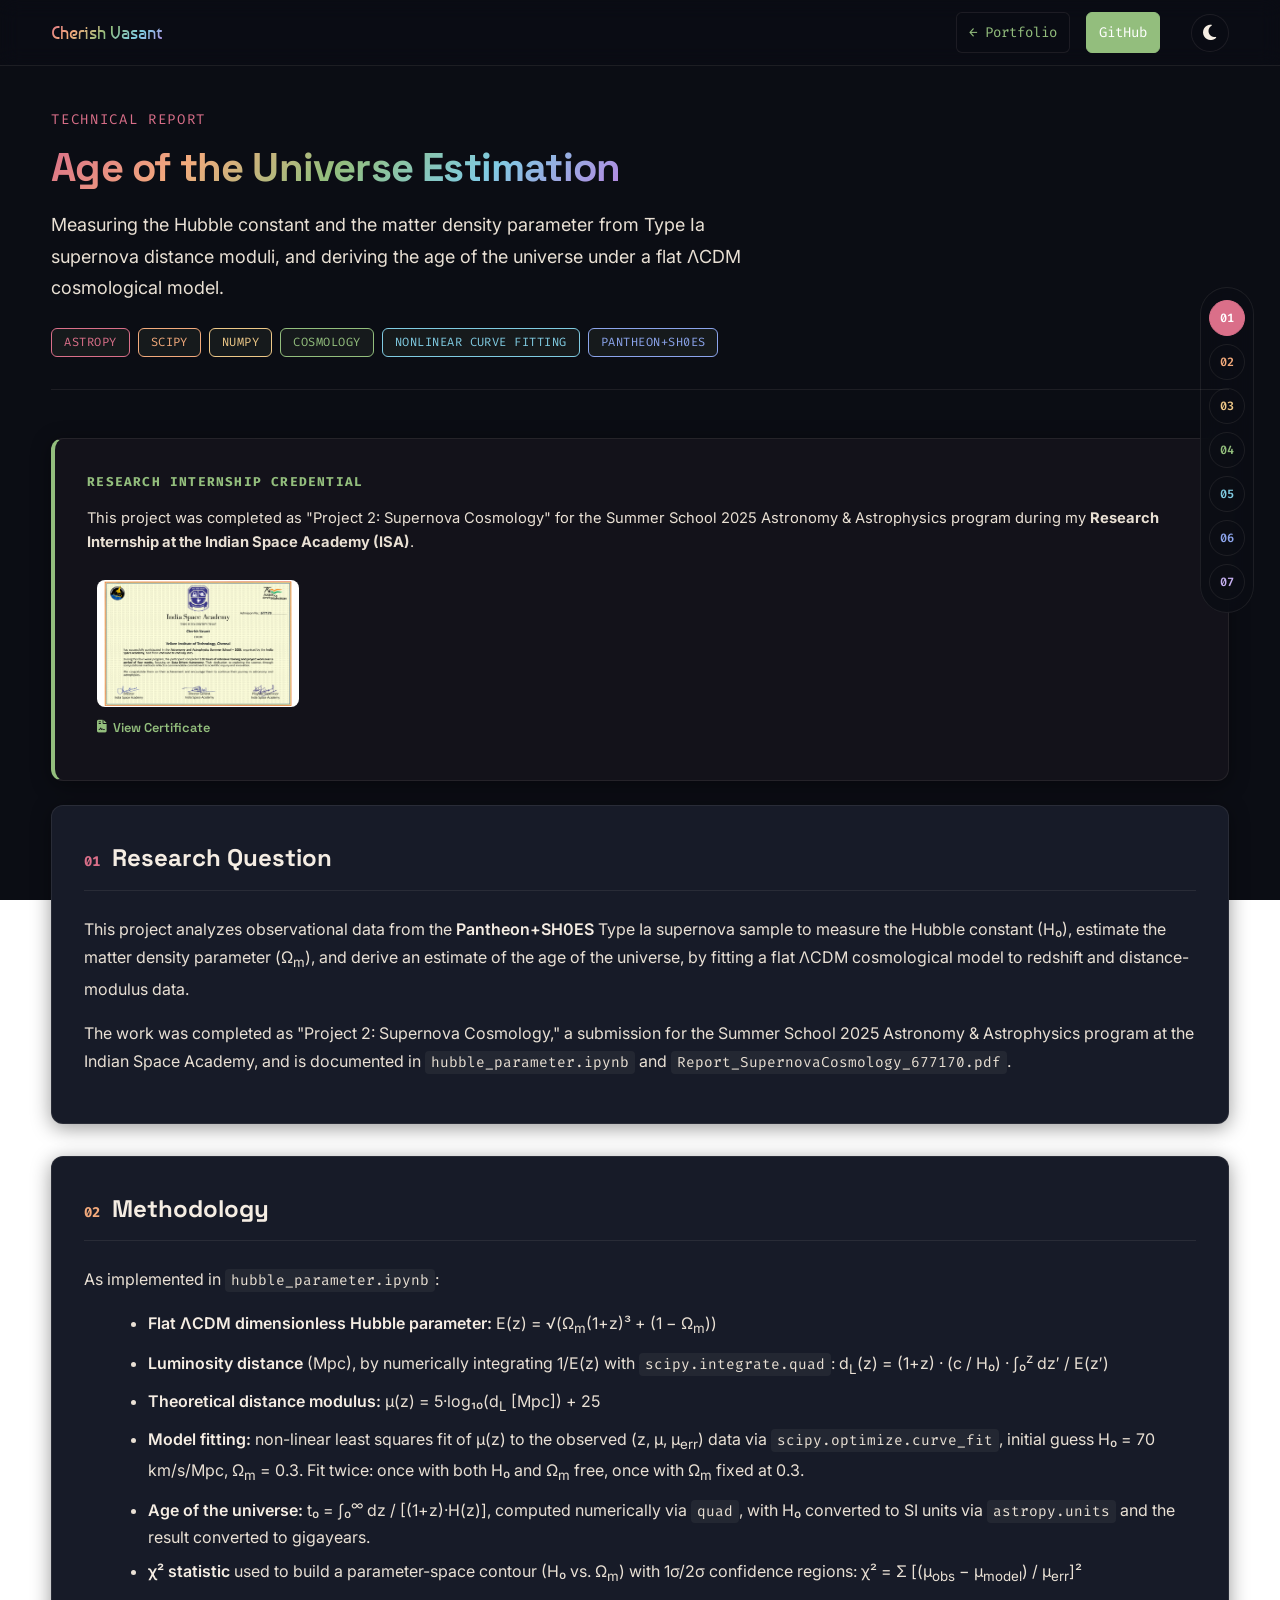
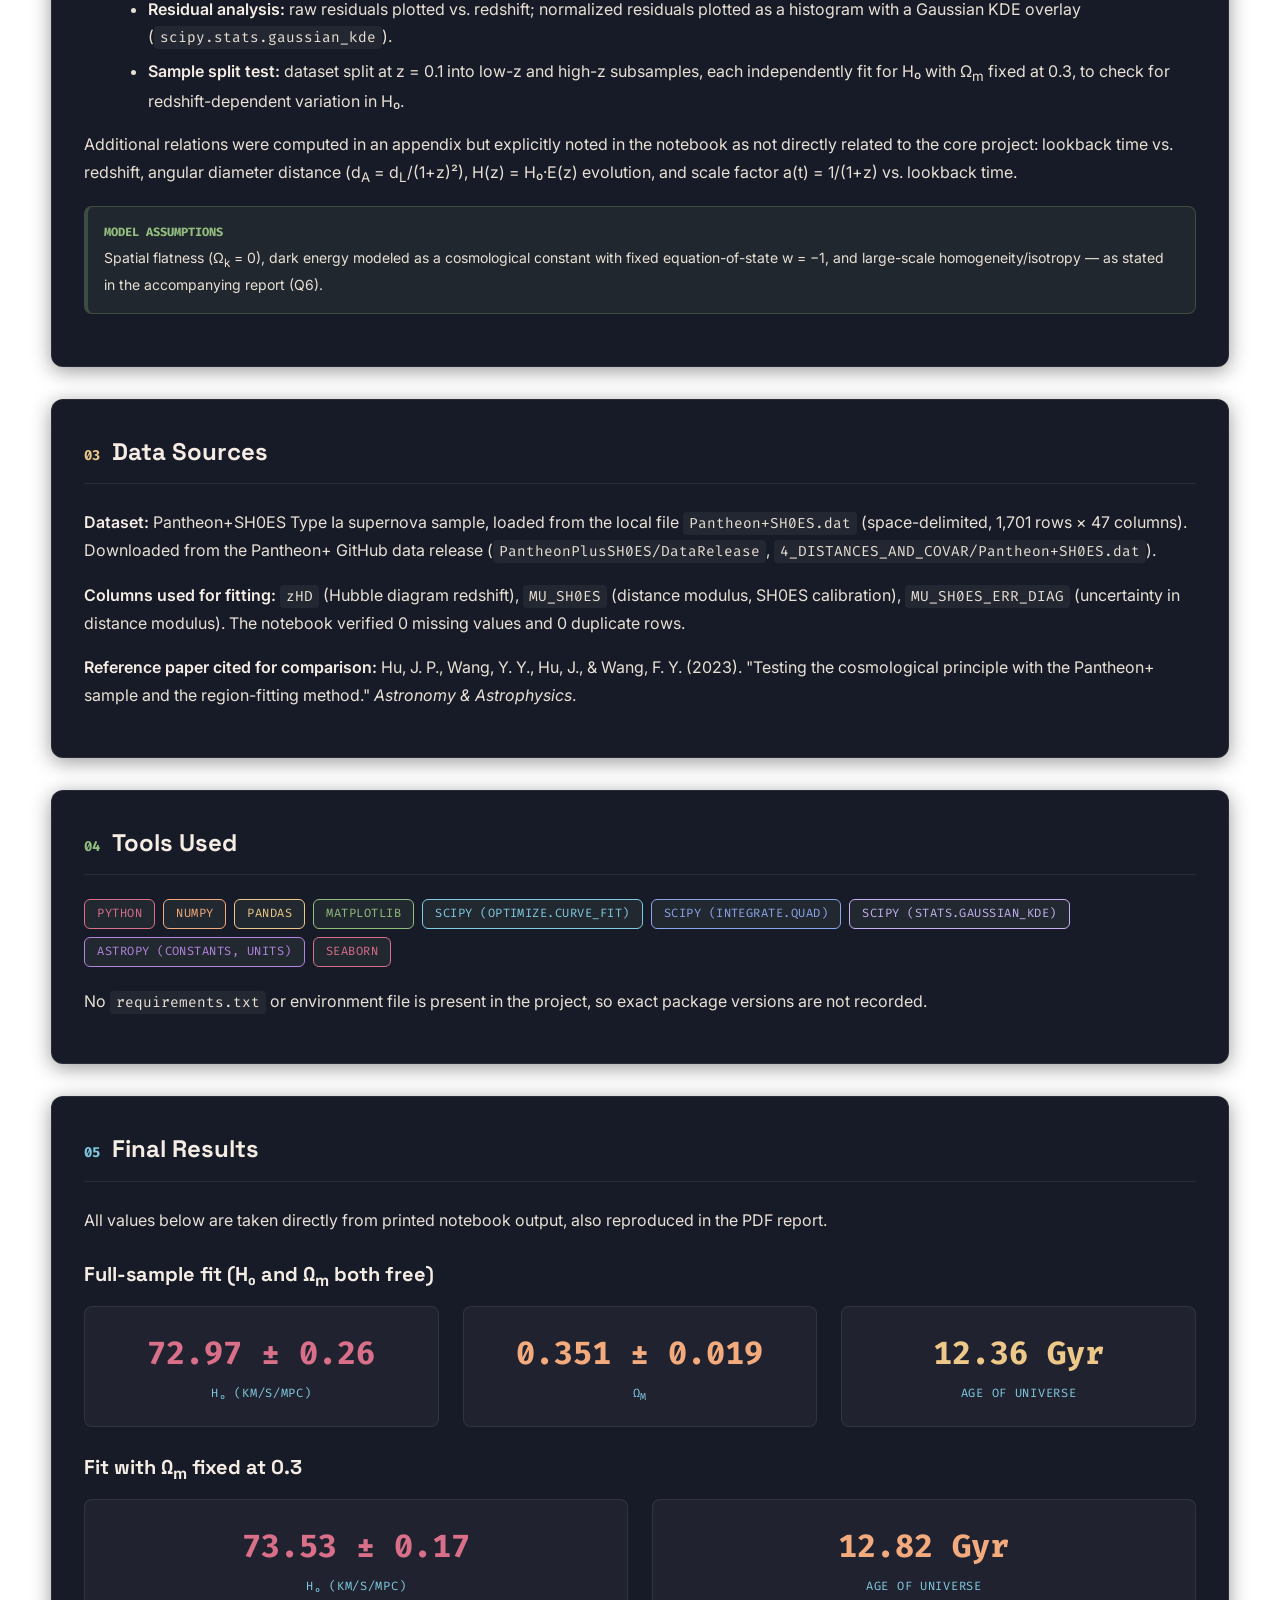
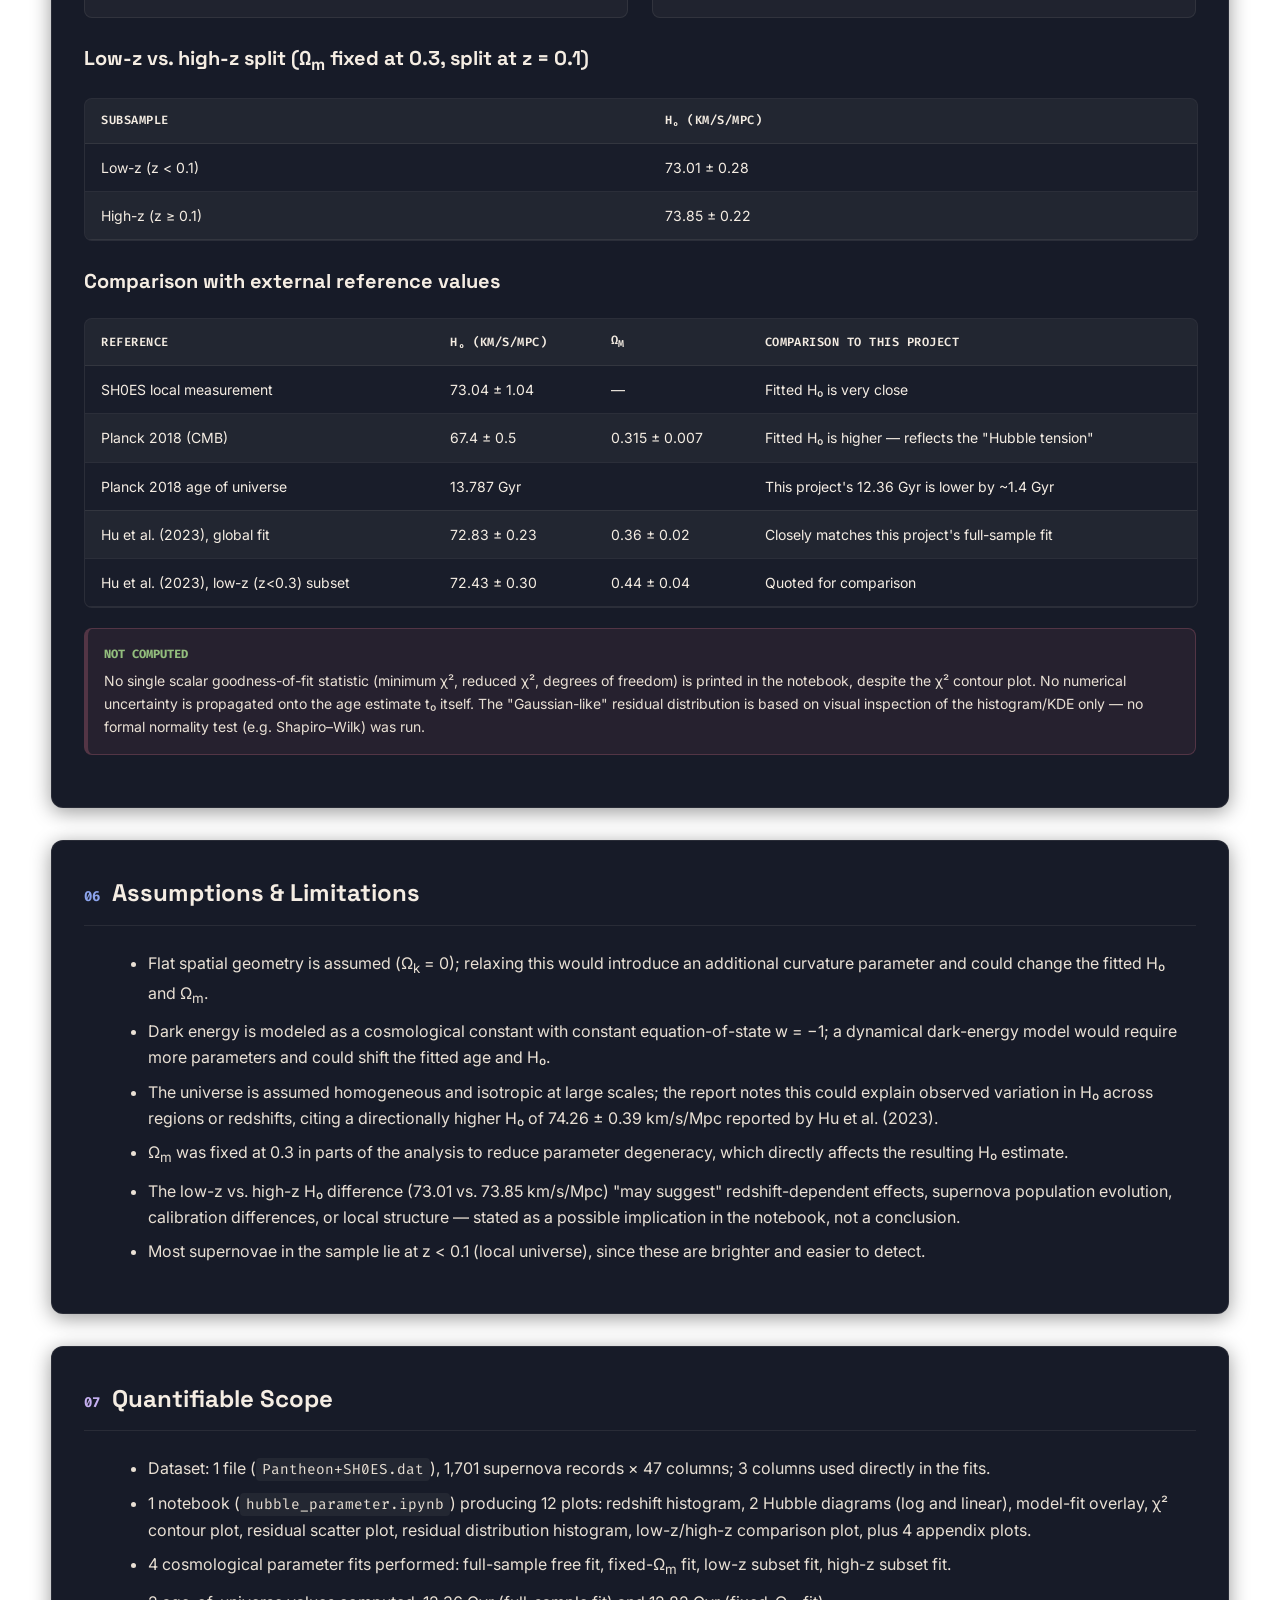
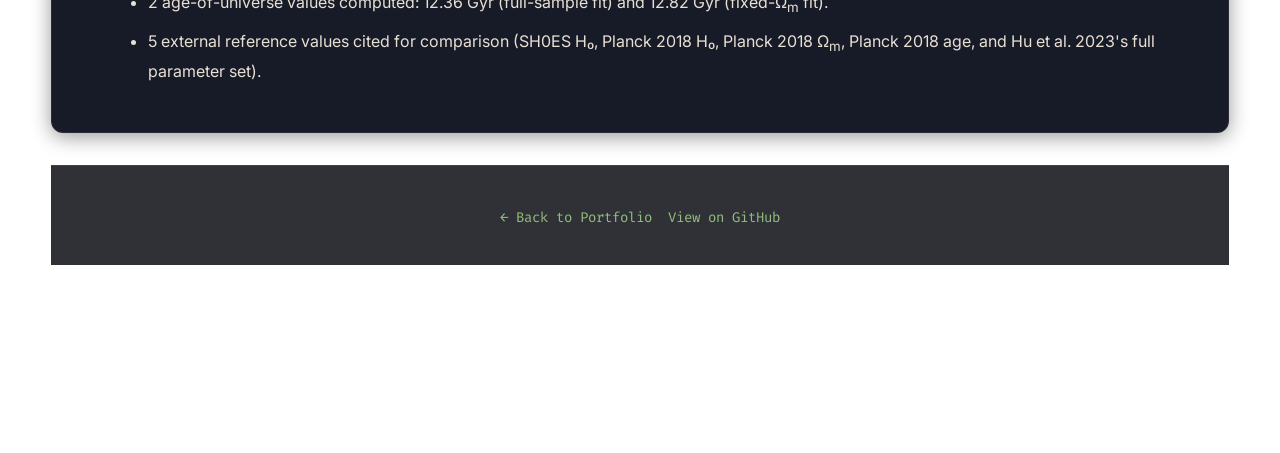
==== commit 0fc70158: "Update" ====
--- a/reports/Age-Of-Universe-Estimation_report.html
+++ b/reports/Age-Of-Universe-Estimation_report.html
@@ -10,9 +10,9 @@
     <link rel="preconnect" href="https://fonts.googleapis.com">
     <link rel="preconnect" href="https://fonts.gstatic.com" crossorigin>
     <link href="https://fonts.googleapis.com/css2?family=Baumans&family=Fira+Code:wght@400;500;700&family=Inter:wght@300;400;500;600;700&family=Space+Grotesk:wght@400;500;600;700&display=swap" rel="stylesheet">
-    <link rel="stylesheet" href="reports.css?v=8">
-    <script src="report.js?v=8"></script>
-    <script src="../sprinkles.js?v=1" defer></script>
+    <link rel="stylesheet" href="reports.css?v=11">
+    <script src="report.js?v=9"></script>
+    <script src="../sprinkles.js?v=2" defer></script>
     <link rel="stylesheet" href="https://fonts.googleapis.com/css2?family=Material+Symbols+Outlined:opsz,wght,FILL,GRAD@24,400,0,0&icon_names=arrow_upward" />
     <link rel="stylesheet" href="https://cdnjs.cloudflare.com/ajax/libs/font-awesome/6.4.2/css/all.min.css" />
 </head>
@@ -220,12 +220,10 @@
             </section>
 
             <footer class="report-footer">
-                <p>Age of the Universe Estimation Project Report. Part of the portfolio website.</p>
-                <p>
-                    Built with Python, Astropy, and SciPy.
-                    <a href="../index.html">Back to Portfolio</a> |
-                    <a href="https://github.com/CherishVasant/Age-Of-Universe-Estimation" target="_blank" rel="noopener">View on GitHub</a>
-                </p>
+                <div class="footer-links">
+                    <a href="../index.html" class="footer-link">← Back to Portfolio</a>
+                    <a href="https://github.com/CherishVasant/Age-Of-Universe-Estimation" class="footer-link" target="_blank" rel="noopener">View on GitHub</a>
+                </div>
             </footer>
 
         </main>
--- a/styles.css
+++ b/styles.css
@@ -550,7 +550,7 @@
 
 .hero-visual svg {
     width: 100%;
-    max-width: 480px;
+    max-width: 580px;
     height: auto;
 }
 
@@ -2246,9 +2246,9 @@
 .connect-links .connect-card:nth-child(3) .connect-icon,
 .connect-links .connect-card:nth-child(3) .connect-label { color: var(--color-sage); }
 .connect-links .connect-card:nth-child(4) .connect-icon,
-.connect-links .connect-card:nth-child(4) .connect-label { color: var(--color-rose); }
+.connect-links .connect-card:nth-child(4) .connect-label { color: var(--color-amethyst); }
 .connect-links .connect-card:nth-child(5) .connect-icon,
-.connect-links .connect-card:nth-child(5) .connect-label { color: var(--color-amethyst); }
+.connect-links .connect-card:nth-child(5) .connect-label { color: var(--color-rose); }
 
 .connect-links .connect-card:nth-child(1):hover { border-color: var(--color-gold-border) !important; }
 .connect-links .connect-card:nth-child(1):hover .connect-icon { border-color: var(--color-gold) !important; }
@@ -2256,19 +2256,10 @@
 .connect-links .connect-card:nth-child(2):hover .connect-icon { border-color: var(--color-sky) !important; }
 .connect-links .connect-card:nth-child(3):hover { border-color: var(--color-primary-border) !important; }
 .connect-links .connect-card:nth-child(3):hover .connect-icon { border-color: var(--color-sage) !important; }
-.connect-links .connect-card:nth-child(4):hover { border-color: var(--color-accent-border) !important; }
-.connect-links .connect-card:nth-child(4):hover .connect-icon { border-color: var(--color-rose) !important; }
-.connect-links .connect-card:nth-child(5):hover { border-color: var(--color-amethyst-border) !important; }
-.connect-links .connect-card:nth-child(5):hover .connect-icon { border-color: var(--color-amethyst) !important; }
-
-/* 5 cards in a 2-column grid leaves the last one alone on its own
-   row — center it instead of letting it hug the left edge. */
-.connect-links .connect-card:nth-child(5) {
-    grid-column: 1 / -1;
-    max-width: 320px;
-    margin: 0 auto;
-    width: 100%;
-}
+.connect-links .connect-card:nth-child(4):hover { border-color: var(--color-amethyst-border) !important; }
+.connect-links .connect-card:nth-child(4):hover .connect-icon { border-color: var(--color-amethyst) !important; }
+.connect-links .connect-card:nth-child(5):hover { border-color: var(--color-accent-border) !important; }
+.connect-links .connect-card:nth-child(5):hover .connect-icon { border-color: var(--color-rose) !important; }
 
 /* Back-to-top — periwinkle to rose */
 .back-to-top { background: var(--color-periwinkle) !important; }
--- a/reports/reports.css
+++ b/reports/reports.css
@@ -591,12 +591,6 @@
 
 .report-footer .footer-link:hover {
     color: var(--color-accent);
-}
-
-.report-footer .footer-text {
-    font-size: var(--text-xs);
-    color: var(--text-secondary);
-    opacity: 0.8;
 }
 
 /* Back-to-top offset above mobile section nav */
@@ -734,11 +728,30 @@
     width: 100%;
     height: clamp(240px, 40vw, 320px);
     margin: var(--space-5) 0;
+    /* Grid items default to min-width:auto, which lets a canvas's locked
+       intrinsic size fight the track's 1fr share and produce wildly
+       unequal columns (or a table's natural width blow out a track).
+       min-width:0 makes this element only ever take its assigned space. */
+    min-width: 0;
 }
 
 .chart-box canvas,
 .chart-container canvas {
     max-width: 100%;
+}
+
+/* A 30-category horizontal bar chart needs real vertical room — the
+   generic ~320px cap crowds every bar into a sliver. */
+.chart-box-tall {
+    height: 560px;
+}
+
+/* The confusion matrix is a real <table>, not a canvas — it should size
+   to its own content instead of being clipped/overflowing a fixed
+   canvas-oriented height. */
+.chart-box-auto {
+    height: auto;
+    min-height: 0;
 }
 
 /* Timeline */
@@ -876,7 +889,13 @@
     max-width: 100%;
 }
 
-.matrix-cell {
+/* Scoped to .matrix-grid-container specifically (CKD's small binary
+   confusion-matrix widget) — NOT a bare .matrix-cell selector, because
+   Cloud Security's 15x15 matrix reuses the same class name on real
+   <td> cells inside <table class="matrix-table">. A bare rule here
+   would force display:flex onto those <td>s and break the table's
+   native row/column layout into a single stacked column. */
+.matrix-grid-container .matrix-cell {
     background: var(--bg-card-hover);
     border: 1px solid var(--border-color);
     border-radius: 6px;
@@ -888,14 +907,14 @@
     cursor: help;
 }
 
-.matrix-cell.tp,
-.matrix-cell.tn {
+.matrix-grid-container .matrix-cell.tp,
+.matrix-grid-container .matrix-cell.tn {
     background: var(--color-success-bg);
     border-color: var(--color-success-border);
 }
 
-.matrix-cell.fn,
-.matrix-cell.fp {
+.matrix-grid-container .matrix-cell.fn,
+.matrix-grid-container .matrix-cell.fp {
     background: var(--color-error-bg);
     border-color: var(--color-error-border);
 }
